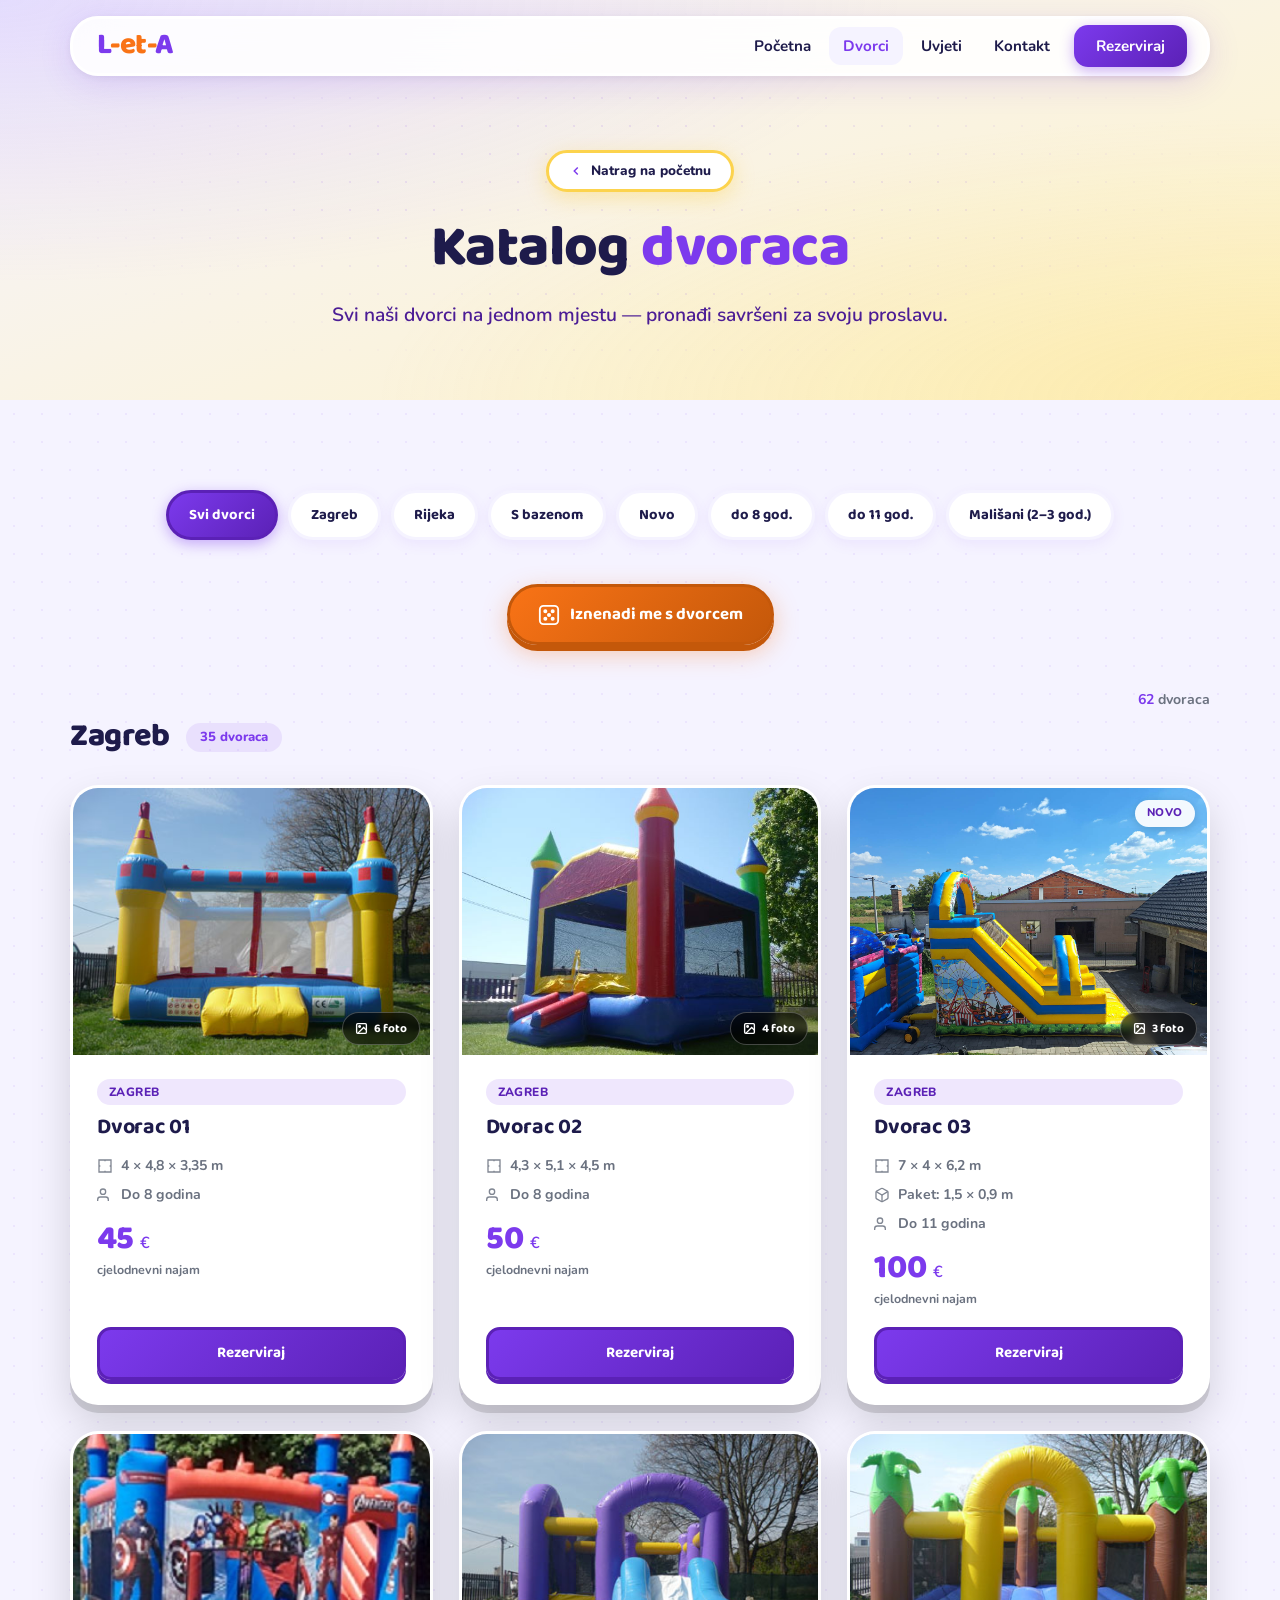
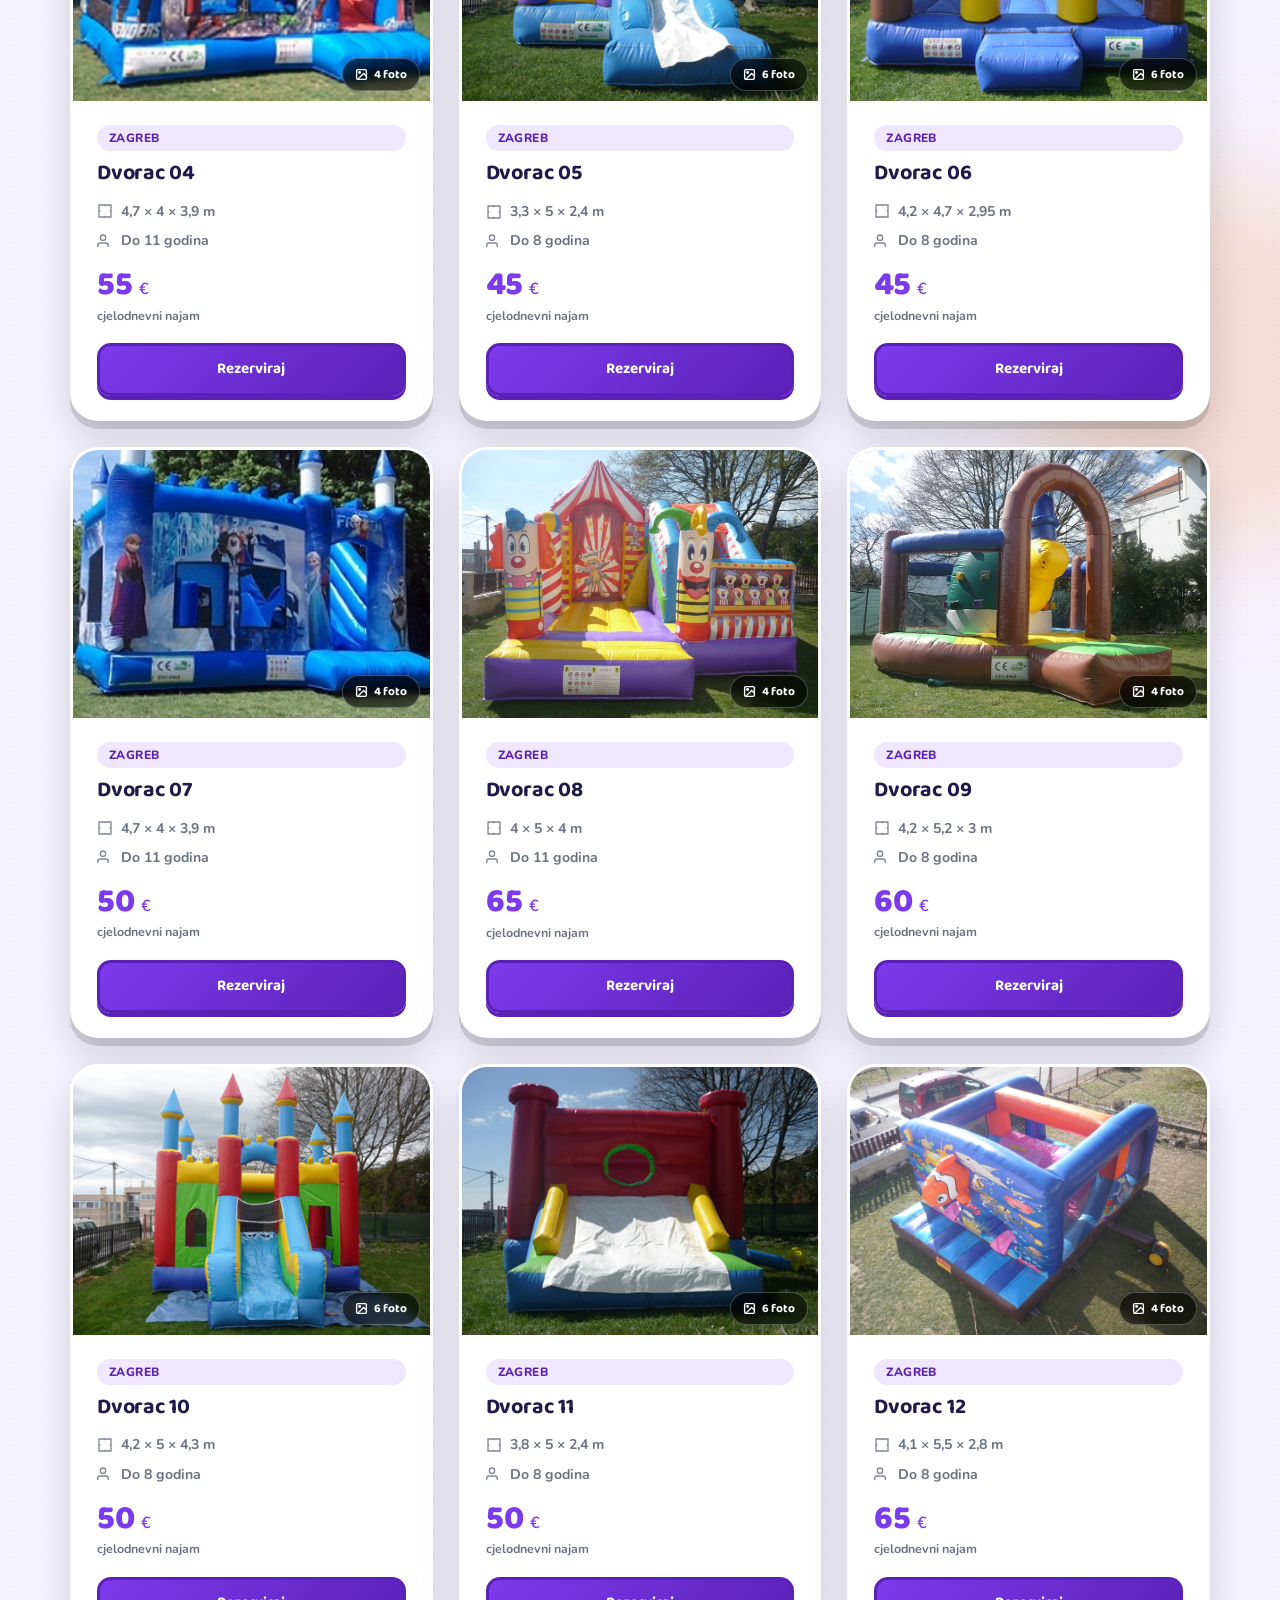
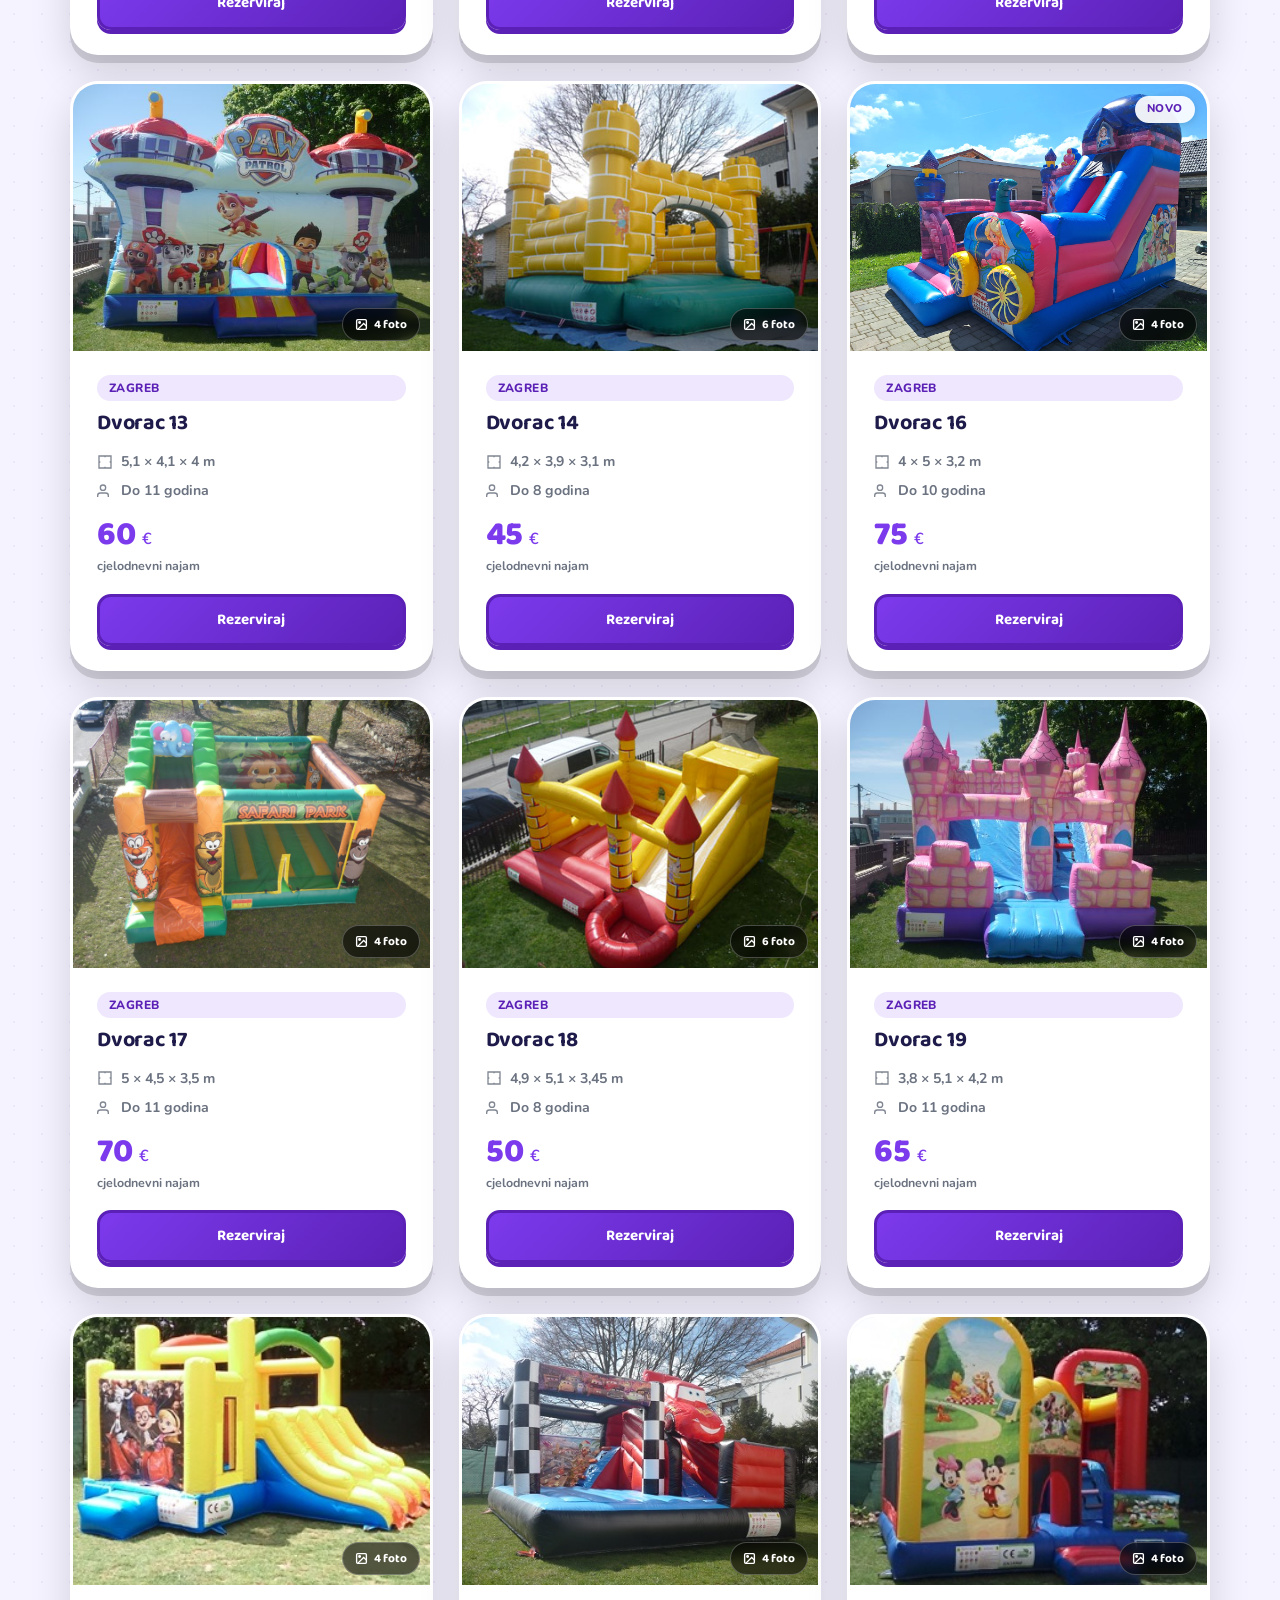
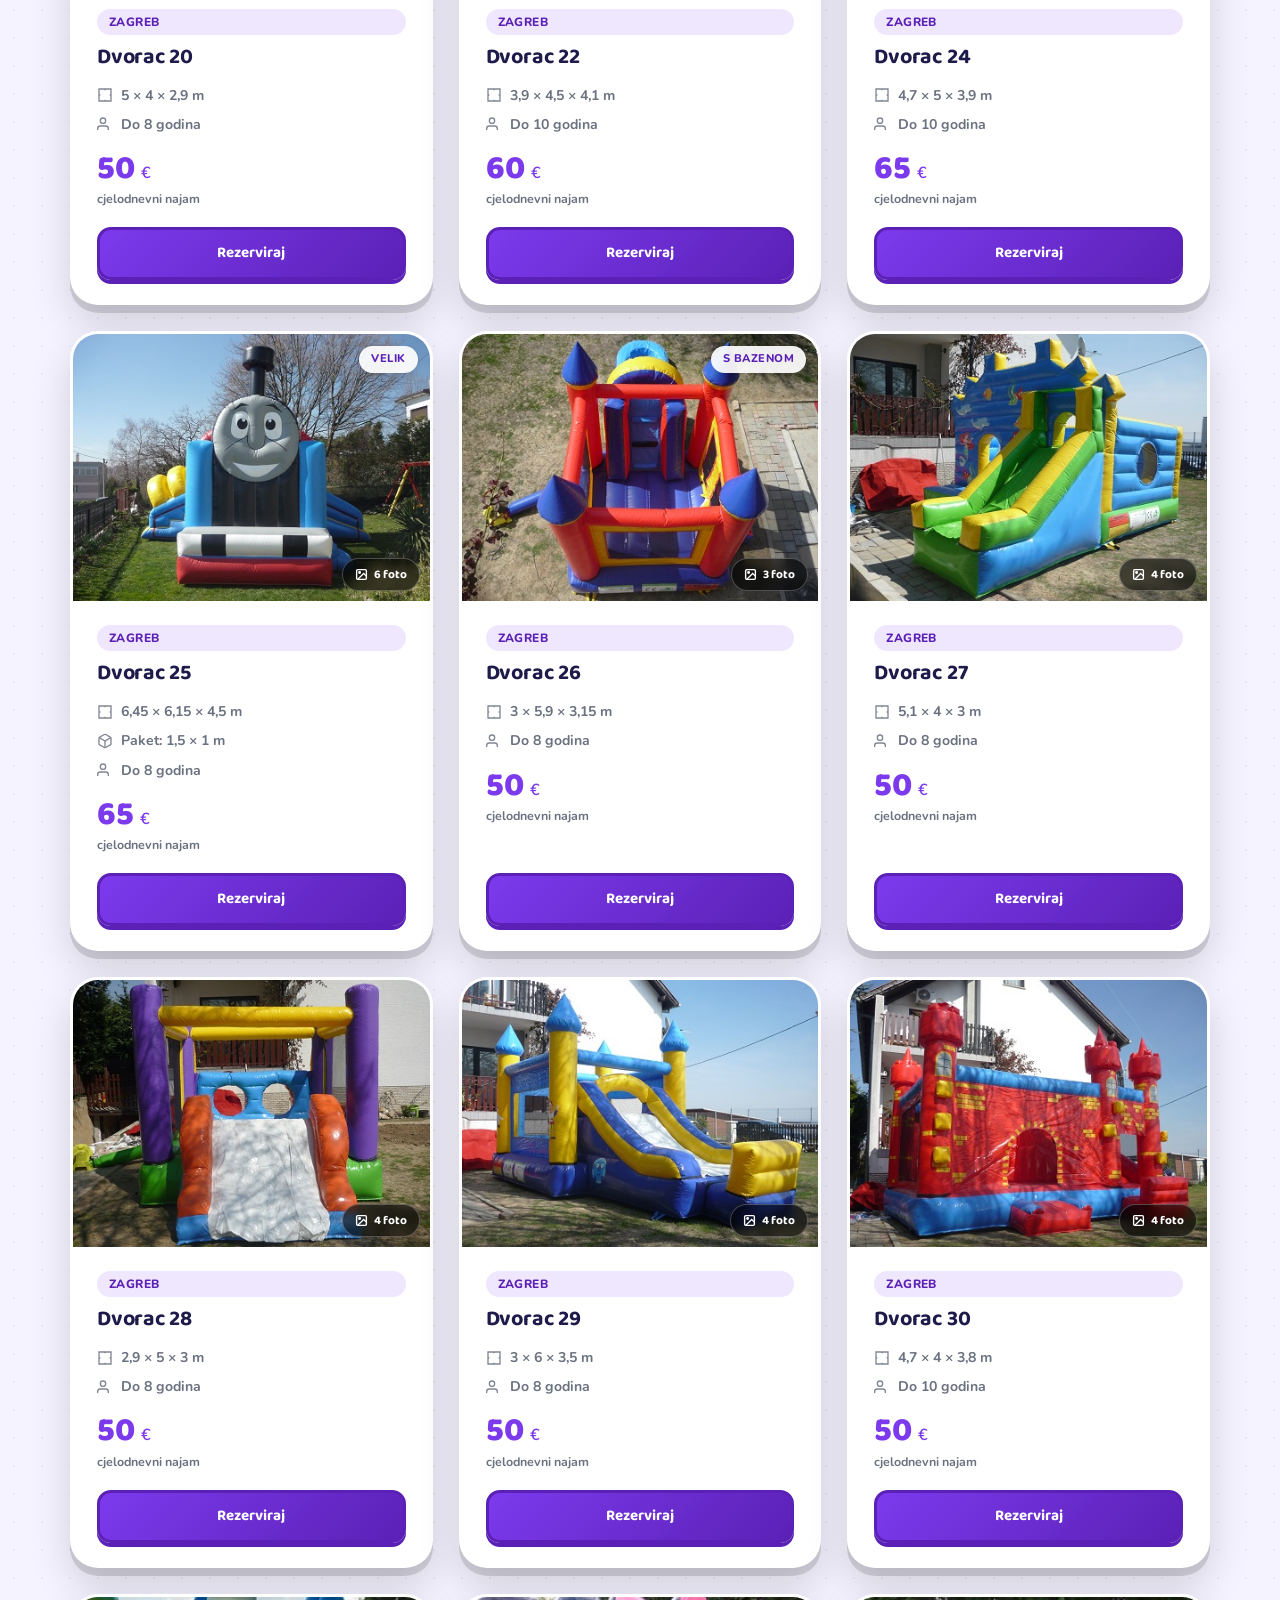
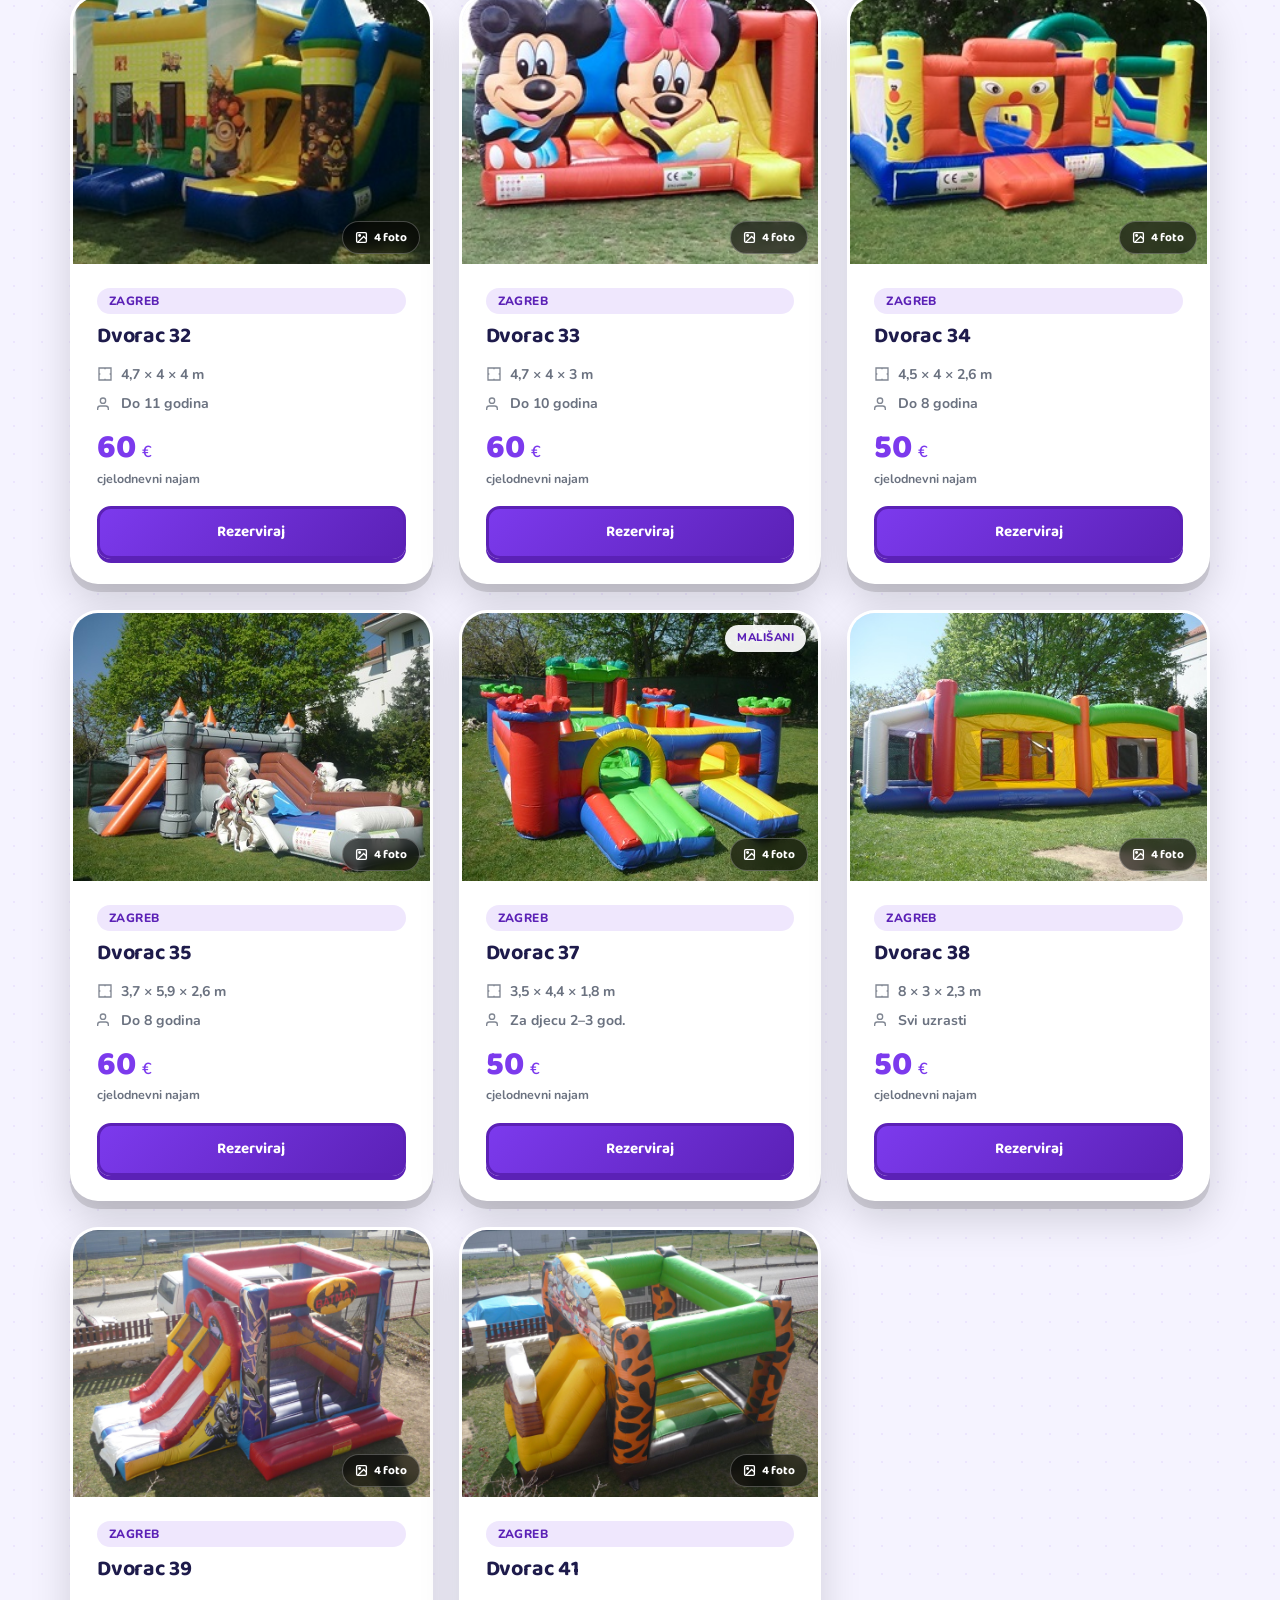
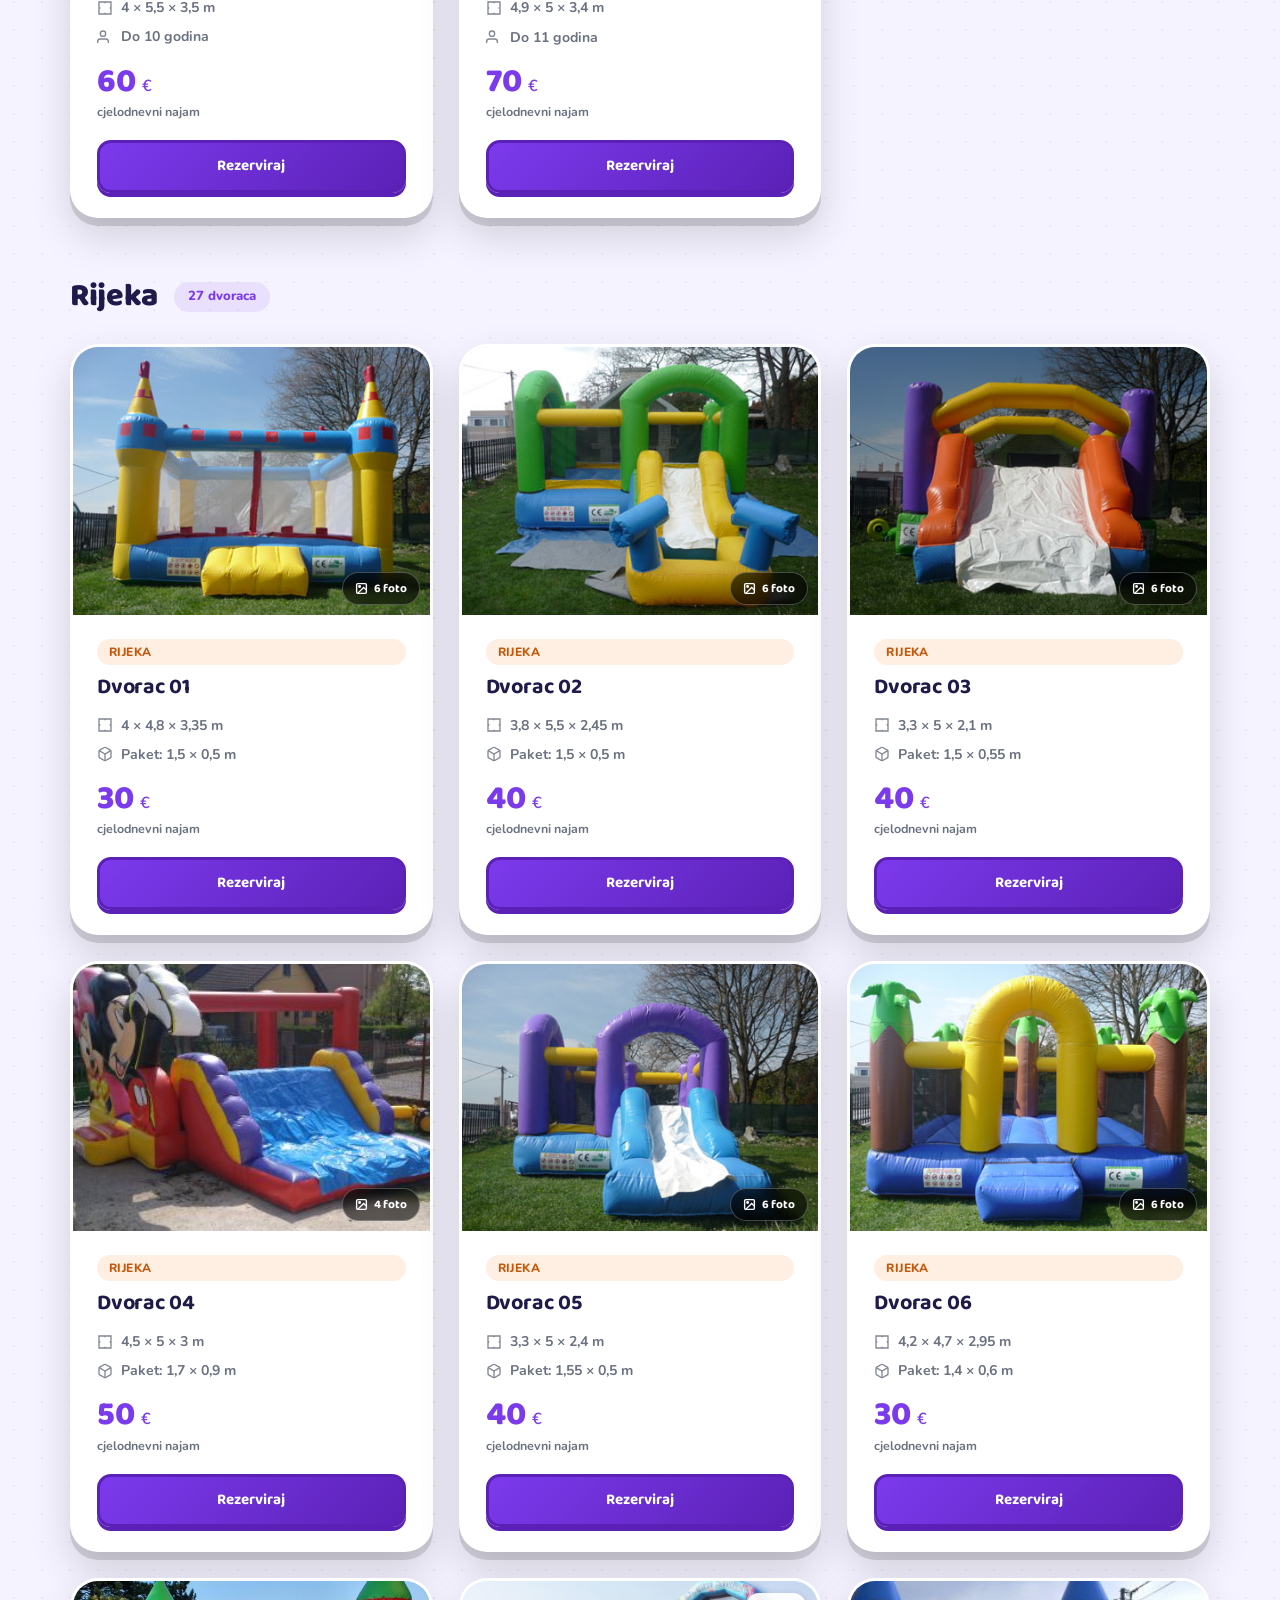
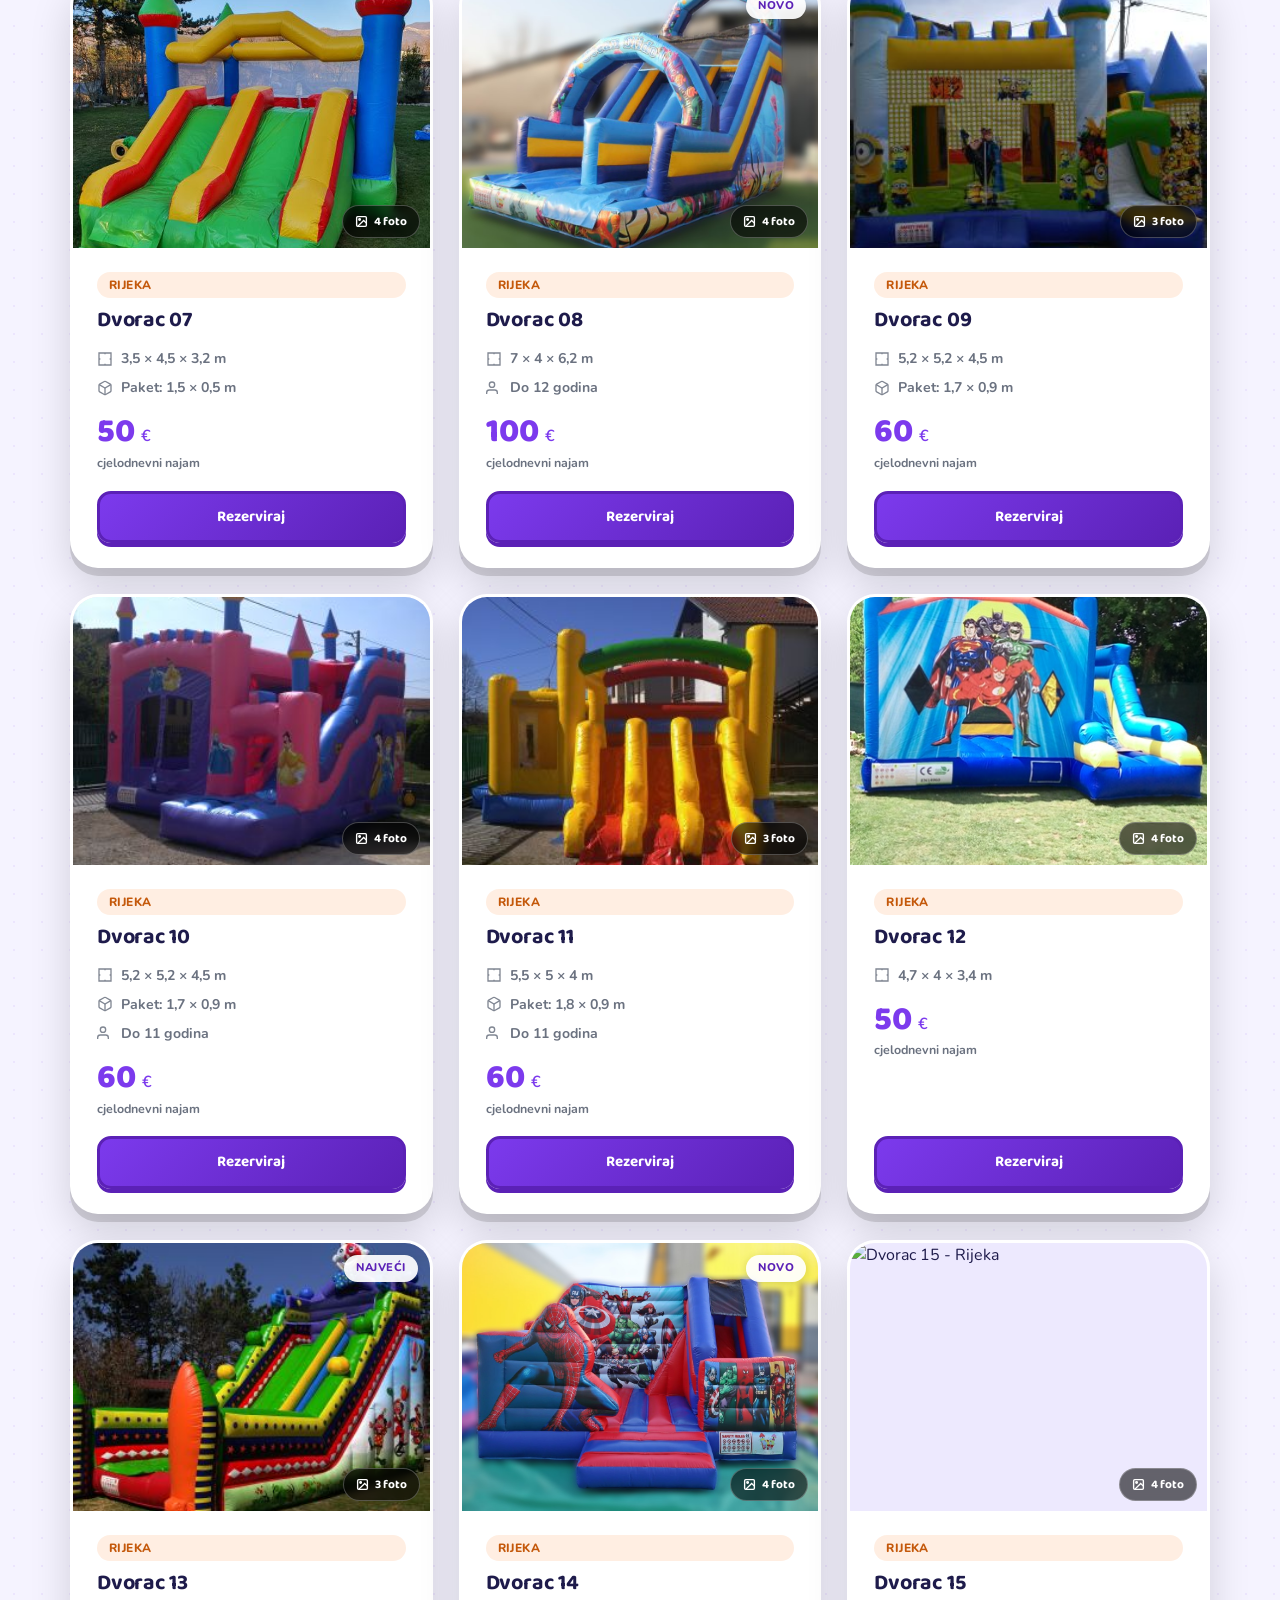
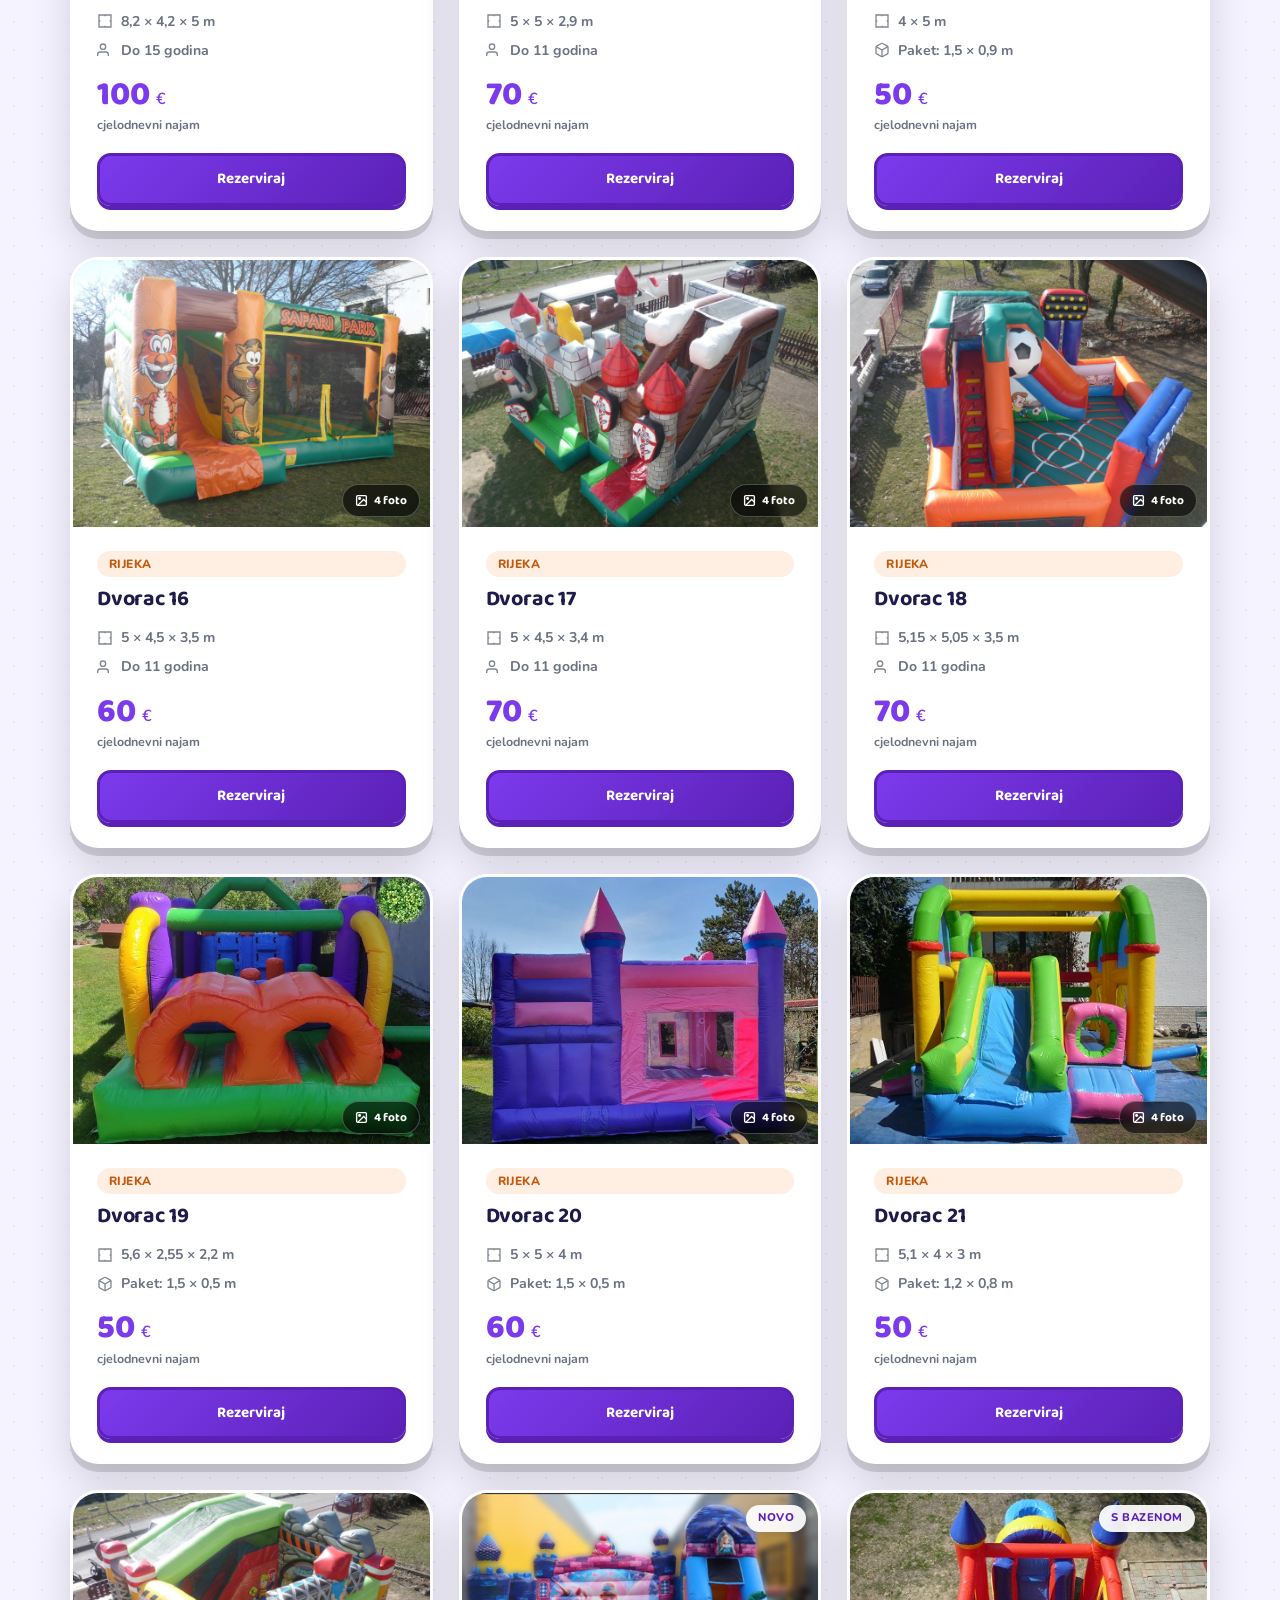
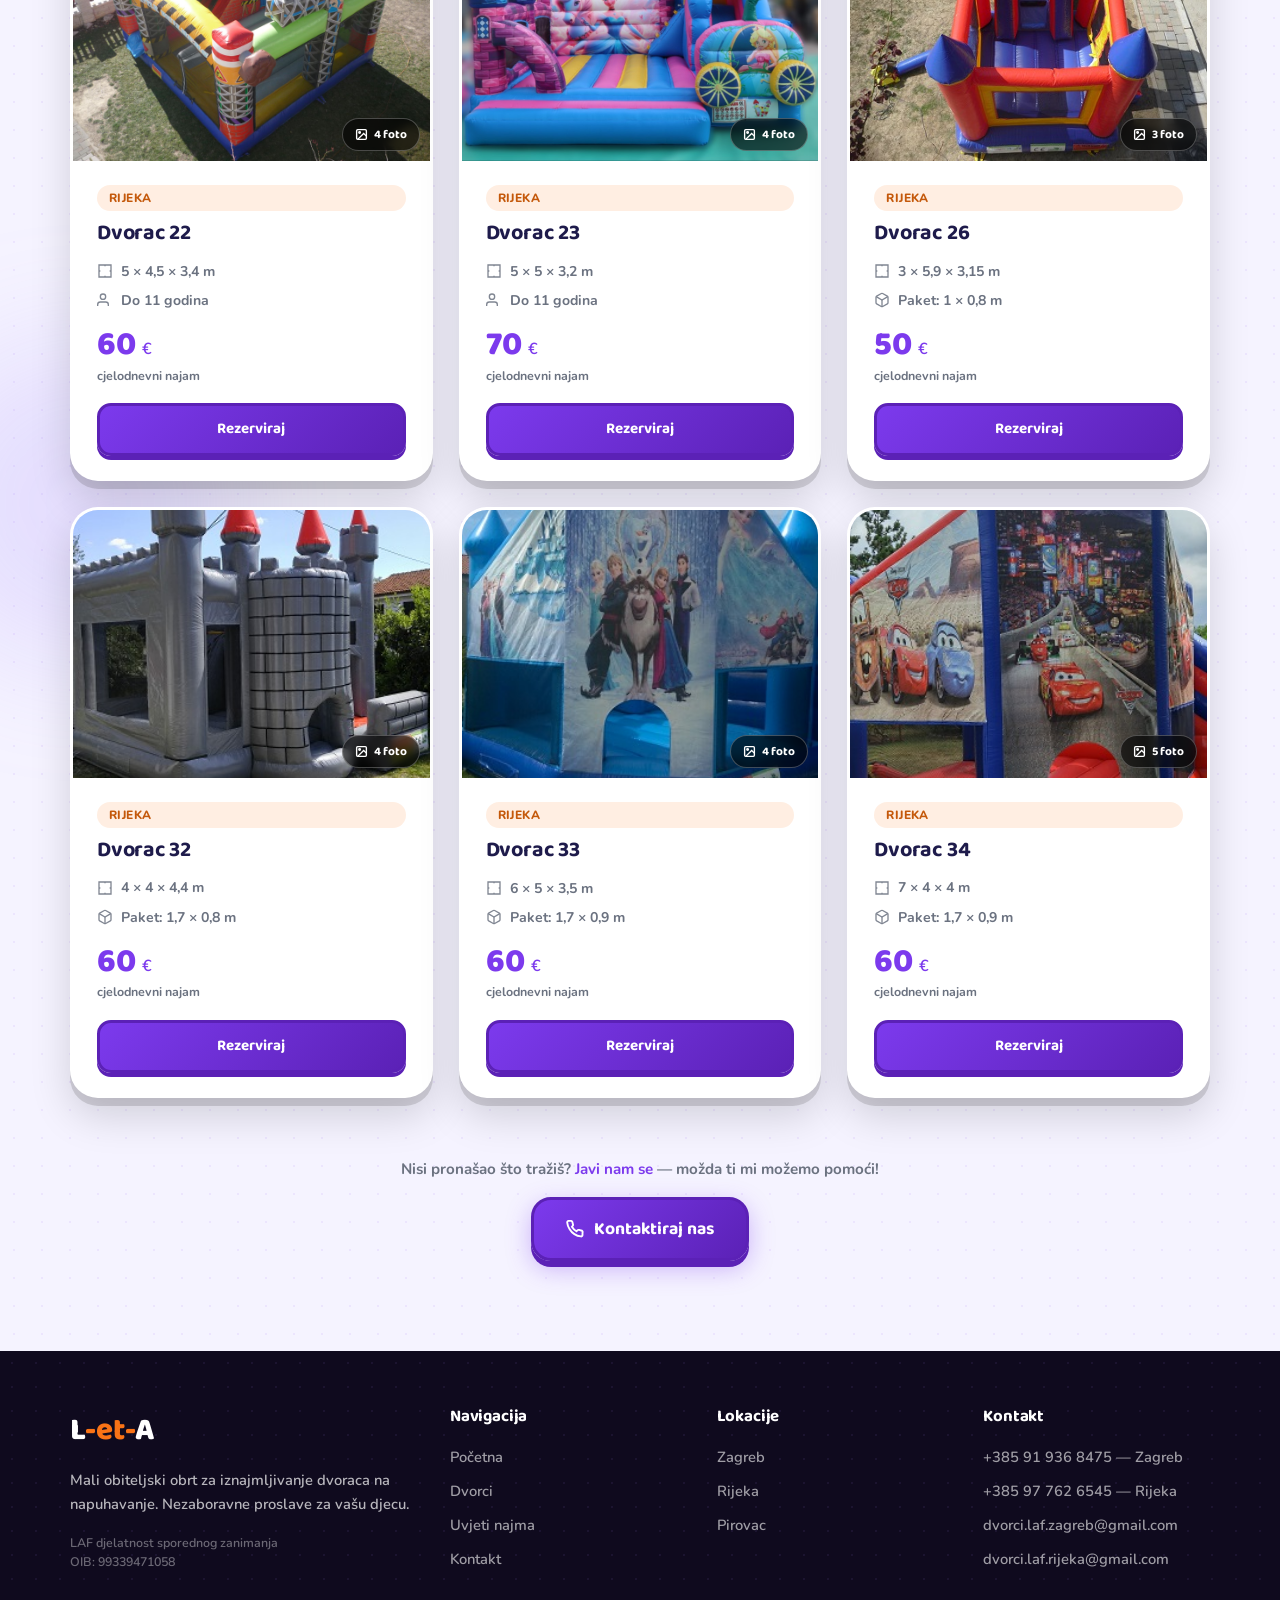
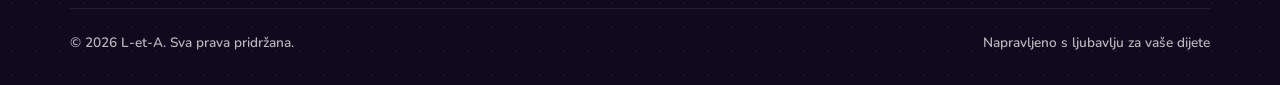
==== katalog.html @ 9a1b4972 "dodana stranica na GitHub" ====
<!DOCTYPE html>
<html lang="hr">
<head>
<meta charset="UTF-8" />
<meta name="viewport" content="width=device-width, initial-scale=1.0" />
<title>Katalog dvoraca — L-et-A dvorci na napuhavanje</title>
<meta name="description" content="Pregledaj svih 60+ dvoraca na napuhavanje — Zagreb, Rijeka i Pirovac. Filteri po gradu, bazenu, uzrastu i novostima." />
<link rel="preconnect" href="https://fonts.googleapis.com">
<link rel="preconnect" href="https://fonts.gstatic.com" crossorigin>
<link href="https://fonts.googleapis.com/css2?family=Baloo+2:wght@500;600;700;800&family=Nunito:wght@400;500;600;700;800&display=swap&subset=latin-ext" rel="stylesheet">
<link rel="stylesheet" href="css/style.css" />
</head>
<body>

<!-- NAVBAR -->
<nav class="navbar" id="navbar" aria-label="Glavna navigacija">
  <a href="index.html" class="nav-logo">L<span>-et-</span>A</a>
  <ul class="nav-links" id="navLinks">
    <li><a href="index.html">Početna</a></li>
    <li><a href="katalog.html" class="active">Dvorci</a></li>
    <li><a href="uvjeti.html">Uvjeti</a></li>
    <li><a href="kontakt.html">Kontakt</a></li>
    <li><a href="#footer" class="btn-nav">Rezerviraj</a></li>
  </ul>
  <button class="hamburger" id="hamburger" aria-label="Otvori izbornik" aria-expanded="false" aria-controls="navLinks">
    <span></span><span></span><span></span>
  </button>
</nav>

<!-- PAGE HEADER -->
<header class="page-header">
  <div class="page-header-inner">
    <a href="index.html" class="breadcrumb">
      <svg viewBox="0 0 24 24" fill="none" stroke="currentColor" stroke-width="2.5"><polyline points="15 18 9 12 15 6"/></svg>
      Natrag na početnu
    </a>
    <h1>Katalog <span class="accent">dvoraca</span></h1>
    <p>Svi naši dvorci na jednom mjestu — pronađi savršeni za svoju proslavu.</p>
  </div>
</header>

<!-- CATALOG -->
<section class="catalog" id="katalog">
  <div class="blob blob-1"></div>
  <div class="blob blob-2"></div>
  <div class="section-inner">

    <!-- Filter chips -->
    <div class="catalog-filters" id="filterChips" role="group" aria-label="Filtriraj dvorce">
      <button class="filter-chip active" data-filter="all">Svi dvorci</button>
      <button class="filter-chip" data-filter="zagreb">Zagreb</button>
      <button class="filter-chip" data-filter="rijeka">Rijeka</button>
      <button class="filter-chip" data-filter="bazen">S bazenom</button>
      <button class="filter-chip" data-filter="novo">Novo</button>
      <button class="filter-chip" data-filter="do8">do 8 god.</button>
      <button class="filter-chip" data-filter="stariji">do 11 god.</button>
      <button class="filter-chip" data-filter="malisani">Mališani (2–3 god.)</button>
    </div>

    <!-- Surprise button -->
    <div class="surprise-bar">
      <button class="btn-surprise" id="btnSurprise">
        <svg viewBox="0 0 24 24" fill="none" stroke="currentColor" stroke-width="2" stroke-linecap="round" stroke-linejoin="round">
          <rect x="2" y="2" width="20" height="20" rx="4"/>
          <circle cx="8"  cy="8"  r="1.2" fill="currentColor"/>
          <circle cx="16" cy="8"  r="1.2" fill="currentColor"/>
          <circle cx="8"  cy="16" r="1.2" fill="currentColor"/>
          <circle cx="16" cy="16" r="1.2" fill="currentColor"/>
          <circle cx="12" cy="12" r="1.2" fill="currentColor"/>
        </svg>
        Iznenadi me s dvorcem
      </button>
    </div>

    <!-- Count -->
    <p class="catalog-count-bar" id="catalogCount"></p>

    <!-- Zagreb section -->
    <div class="city-section" data-city="zagreb" id="sectionZagreb">
      <div class="city-section-header">
        <h2 class="city-section-title">Zagreb</h2>
        <span class="city-section-count" id="countZagreb"></span>
      </div>
      <div class="catalog-grid" id="gridZagreb"></div>
    </div>

    <!-- Rijeka section -->
    <div class="city-section" data-city="rijeka" id="sectionRijeka">
      <div class="city-section-header">
        <h2 class="city-section-title">Rijeka</h2>
        <span class="city-section-count" id="countRijeka"></span>
      </div>
      <div class="catalog-grid" id="gridRijeka"></div>
    </div>

    <!-- Empty state -->
    <div class="catalog-empty" id="catalogEmpty" style="display:none">
      <svg width="48" height="48" viewBox="0 0 24 24" fill="none" stroke="currentColor" stroke-width="1.5" style="margin:0 auto 12px;display:block;color:#A78BFA"><circle cx="11" cy="11" r="8"/><line x1="21" y1="21" x2="16.65" y2="16.65"/></svg>
      <p>Nema dvoraca za odabrani filter.</p>
    </div>

    <!-- CTA -->
    <div class="catalog-cta">
      <p class="catalog-cta-note">Nisi pronašao što tražiš? <strong>Javi nam se</strong> — možda ti mi možemo pomoći!</p>
      <a href="kontakt.html" class="btn-primary">
        <svg width="18" height="18" viewBox="0 0 24 24" fill="none" stroke="currentColor" stroke-width="2.5"><path d="M22 16.92v3a2 2 0 0 1-2.18 2 19.79 19.79 0 0 1-8.63-3.07A19.5 19.5 0 0 1 4.69 12 19.79 19.79 0 0 1 1.61 3.41 2 2 0 0 1 3.6 1.21h3a2 2 0 0 1 2 1.72 12.84 12.84 0 0 0 .7 2.81 2 2 0 0 1-.45 2.11L7.91 9a16 16 0 0 0 6 6l1.27-1.27a2 2 0 0 1 2.11-.45 12.84 12.84 0 0 0 2.81.7A2 2 0 0 1 22 16.92z"/></svg>
        Kontaktiraj nas
      </a>
    </div>

  </div>
</section>

<!-- FOOTER -->
<footer class="footer" id="footer">
  <div class="footer-inner">
    <div>
      <a href="index.html" class="footer-logo">L<span>-et-</span>A</a>
      <p class="footer-desc">Mali obiteljski obrt za iznajmljivanje dvoraca na napuhavanje. Nezaboravne proslave za vašu djecu.</p>
      <p class="footer-business">LAF djelatnost sporednog zanimanja<br>OIB: 99339471058</p>
    </div>
    <div class="footer-col">
      <h4>Navigacija</h4>
      <ul class="footer-links">
        <li><a href="index.html">Početna</a></li>
        <li><a href="katalog.html">Dvorci</a></li>
        <li><a href="uvjeti.html">Uvjeti najma</a></li>
        <li><a href="kontakt.html">Kontakt</a></li>
      </ul>
    </div>
    <div class="footer-col">
      <h4>Lokacije</h4>
      <ul class="footer-links">
        <li><a href="index.html#lokacije">Zagreb</a></li>
        <li><a href="index.html#lokacije">Rijeka</a></li>
        <li><a href="index.html#lokacije">Pirovac</a></li>
      </ul>
    </div>
    <div class="footer-col">
      <h4>Kontakt</h4>
      <ul class="footer-links">
        <li><a href="tel:+385919368475">+385 91 936 8475 — Zagreb</a></li>
        <li><a href="tel:+385977626545">+385 97 762 6545 — Rijeka</a></li>
        <li><a href="mailto:dvorci.laf.zagreb@gmail.com">dvorci.laf.zagreb@gmail.com</a></li>
        <li><a href="mailto:dvorci.laf.rijeka@gmail.com">dvorci.laf.rijeka@gmail.com</a></li>
      </ul>
    </div>
  </div>
  <hr class="footer-divider" />
  <div class="footer-bottom">
    <span>© <span id="footerYear"></span> L-et-A. Sva prava pridržana.</span>
    <span>Napravljeno s ljubavlju za vaše dijete</span>
  </div>
</footer>

<!-- LIGHTBOX -->
<div id="lightbox" class="lightbox" role="dialog" aria-modal="true" aria-label="Galerija slika">
  <button class="lb-close" id="lbClose" aria-label="Zatvori galeriju">&#x2715;</button>
  <button class="lb-prev"  id="lbPrev"  aria-label="Prethodna slika">&#8249;</button>
  <button class="lb-next"  id="lbNext"  aria-label="Sljedeća slika">&#8250;</button>
  <div class="lb-wrap">
    <img id="lbImg" src="" alt="" class="lb-img" tabindex="0" />
    <div class="lb-info">
      <span class="lb-title"   id="lbTitle"></span>
      <span class="lb-counter" id="lbCounter"></span>
      <div  class="lb-thumbs"  id="lbThumbs"></div>
    </div>
  </div>
</div>

<!-- DATA + RENDER (must come after script.js so window.lbOpen is available) -->
<script src="js/script.js"></script>
<script>
document.getElementById('footerYear').textContent = new Date().getFullYear();

// ─── HELPERS ───────────────────────────────────────────────────────────────

function imgs(city, id, count, special) {
  var base = 'images/dvorci/' + city + '/';
  function pad(n) { return String(n).padStart(2, '0'); }
  if (special) {
    // Rijeka dvorac 12 has naming: dvorac_12_01_01.jpg
    return Array.from({length: count}, function(_, i) {
      return base + 'dvorac_' + id + '_01_' + pad(i + 1) + '.jpg';
    });
  }
  return Array.from({length: count}, function(_, i) {
    return base + 'dvorac_' + id + '_' + pad(i + 1) + '.jpg';
  });
}

// ─── CASTLE DATA ───────────────────────────────────────────────────────────

var ZAGREB = [
  { id:'01', cijena:45,  dim:'4 × 4,8 × 3,35 m',    dob:8,  gallery:imgs('Zagreb','01',6), tags:['zagreb','do8'] },
  { id:'02', cijena:50,  dim:'4,3 × 5,1 × 4,5 m',   dob:8,  gallery:imgs('Zagreb','02',4), tags:['zagreb','do8'] },
  { id:'03', cijena:100, dim:'7 × 4 × 6,2 m',        dob:11, gallery:imgs('Zagreb','03',3), tags:['zagreb','stariji','novo'], badge:'Novo', paket:'1,5 × 0,9 m' },
  { id:'04', cijena:55,  dim:'4,7 × 4 × 3,9 m',     dob:11, gallery:imgs('Zagreb','04',4), tags:['zagreb','stariji'] },
  { id:'05', cijena:45,  dim:'3,3 × 5 × 2,4 m',     dob:8,  gallery:imgs('Zagreb','05',6), tags:['zagreb','do8'] },
  { id:'06', cijena:45,  dim:'4,2 × 4,7 × 2,95 m',  dob:8,  gallery:imgs('Zagreb','06',6), tags:['zagreb','do8'] },
  { id:'07', cijena:50,  dim:'4,7 × 4 × 3,9 m',     dob:11, gallery:imgs('Zagreb','07',4), tags:['zagreb','stariji'] },
  { id:'08', cijena:65,  dim:'4 × 5 × 4 m',         dob:11, gallery:imgs('Zagreb','08',4), tags:['zagreb','stariji'] },
  { id:'09', cijena:60,  dim:'4,2 × 5,2 × 3 m',     dob:8,  gallery:imgs('Zagreb','09',4), tags:['zagreb','do8'] },
  { id:'10', cijena:50,  dim:'4,2 × 5 × 4,3 m',     dob:8,  gallery:imgs('Zagreb','10',6), tags:['zagreb','do8'] },
  { id:'11', cijena:50,  dim:'3,8 × 5 × 2,4 m',     dob:8,  gallery:imgs('Zagreb','11',6), tags:['zagreb','do8'] },
  { id:'12', cijena:65,  dim:'4,1 × 5,5 × 2,8 m',   dob:8,  gallery:imgs('Zagreb','12',4), tags:['zagreb','do8'] },
  { id:'13', cijena:60,  dim:'5,1 × 4,1 × 4 m',     dob:11, gallery:imgs('Zagreb','13',4), tags:['zagreb','stariji'] },
  { id:'14', cijena:45,  dim:'4,2 × 3,9 × 3,1 m',   dob:8,  gallery:imgs('Zagreb','14',6), tags:['zagreb','do8'] },
  { id:'16', cijena:75,  dim:'4 × 5 × 3,2 m',       dob:10, gallery:imgs('Zagreb','16',4), tags:['zagreb','stariji','novo'], badge:'Novo' },
  { id:'17', cijena:70,  dim:'5 × 4,5 × 3,5 m',     dob:11, gallery:imgs('Zagreb','17',4), tags:['zagreb','stariji'] },
  { id:'18', cijena:50,  dim:'4,9 × 5,1 × 3,45 m',  dob:8,  gallery:imgs('Zagreb','18',6), tags:['zagreb','do8'] },
  { id:'19', cijena:65,  dim:'3,8 × 5,1 × 4,2 m',   dob:11, gallery:imgs('Zagreb','19',4), tags:['zagreb','stariji'] },
  { id:'20', cijena:50,  dim:'5 × 4 × 2,9 m',       dob:8,  gallery:imgs('Zagreb','20',4), tags:['zagreb','do8'] },
  { id:'22', cijena:60,  dim:'3,9 × 4,5 × 4,1 m',   dob:10, gallery:imgs('Zagreb','22',4), tags:['zagreb','stariji'] },
  { id:'24', cijena:65,  dim:'4,7 × 5 × 3,9 m',     dob:10, gallery:imgs('Zagreb','24',4), tags:['zagreb','stariji'] },
  { id:'25', cijena:65,  dim:'6,45 × 6,15 × 4,5 m', dob:8,  gallery:imgs('Zagreb','25',6), tags:['zagreb','do8'], badge:'Velik', paket:'1,5 × 1 m' },
  { id:'26', cijena:50,  dim:'3 × 5,9 × 3,15 m',    dob:8,  gallery:imgs('Zagreb','26',3), tags:['zagreb','do8','bazen'], badge:'S bazenom' },
  { id:'27', cijena:50,  dim:'5,1 × 4 × 3 m',       dob:8,  gallery:imgs('Zagreb','27',4), tags:['zagreb','do8'] },
  { id:'28', cijena:50,  dim:'2,9 × 5 × 3 m',       dob:8,  gallery:imgs('Zagreb','28',4), tags:['zagreb','do8'] },
  { id:'29', cijena:50,  dim:'3 × 6 × 3,5 m',       dob:8,  gallery:imgs('Zagreb','29',4), tags:['zagreb','do8'] },
  { id:'30', cijena:50,  dim:'4,7 × 4 × 3,8 m',     dob:10, gallery:imgs('Zagreb','30',4), tags:['zagreb','stariji'] },
  { id:'32', cijena:60,  dim:'4,7 × 4 × 4 m',       dob:11, gallery:imgs('Zagreb','32',4), tags:['zagreb','stariji'] },
  { id:'33', cijena:60,  dim:'4,7 × 4 × 3 m',       dob:10, gallery:imgs('Zagreb','33',4), tags:['zagreb','stariji'] },
  { id:'34', cijena:50,  dim:'4,5 × 4 × 2,6 m',     dob:8,  gallery:imgs('Zagreb','34',4), tags:['zagreb','do8'] },
  { id:'35', cijena:60,  dim:'3,7 × 5,9 × 2,6 m',   dob:8,  gallery:imgs('Zagreb','35',4), tags:['zagreb','do8'] },
  { id:'37', cijena:50,  dim:'3,5 × 4,4 × 1,8 m',   dob:3,  gallery:imgs('Zagreb','37',4), tags:['zagreb','malisani'], badge:'Mališani' },
  { id:'38', cijena:50,  dim:'8 × 3 × 2,3 m',       dob:99, gallery:imgs('Zagreb','38',4), tags:['zagreb','do8','stariji'] },
  { id:'39', cijena:60,  dim:'4 × 5,5 × 3,5 m',     dob:10, gallery:imgs('Zagreb','39',4), tags:['zagreb','stariji'] },
  { id:'41', cijena:70,  dim:'4,9 × 5 × 3,4 m',     dob:11, gallery:imgs('Zagreb','41',4), tags:['zagreb','stariji'] },
];

var RIJEKA = [
  { id:'01', cijena:30,  dim:'4 × 4,8 × 3,35 m',    dob:null, gallery:imgs('Rijeka','01',6), tags:['rijeka'], paket:'1,5 × 0,5 m' },
  { id:'02', cijena:40,  dim:'3,8 × 5,5 × 2,45 m',  dob:null, gallery:imgs('Rijeka','02',6), tags:['rijeka'], paket:'1,5 × 0,5 m' },
  { id:'03', cijena:40,  dim:'3,3 × 5 × 2,1 m',     dob:null, gallery:imgs('Rijeka','03',6), tags:['rijeka'], paket:'1,5 × 0,55 m' },
  { id:'04', cijena:50,  dim:'4,5 × 5 × 3 m',       dob:null, gallery:imgs('Rijeka','04',4), tags:['rijeka'], paket:'1,7 × 0,9 m' },
  { id:'05', cijena:40,  dim:'3,3 × 5 × 2,4 m',     dob:null, gallery:imgs('Rijeka','05',6), tags:['rijeka'], paket:'1,55 × 0,5 m' },
  { id:'06', cijena:30,  dim:'4,2 × 4,7 × 2,95 m',  dob:null, gallery:imgs('Rijeka','06',6), tags:['rijeka'], paket:'1,4 × 0,6 m' },
  { id:'07', cijena:50,  dim:'3,5 × 4,5 × 3,2 m',   dob:null, gallery:imgs('Rijeka','07',4), tags:['rijeka'], paket:'1,5 × 0,5 m' },
  { id:'08', cijena:100, dim:'7 × 4 × 6,2 m',       dob:12,   gallery:imgs('Rijeka','08',4), tags:['rijeka','stariji','novo'], badge:'Novo' },
  { id:'09', cijena:60,  dim:'5,2 × 5,2 × 4,5 m',   dob:null, gallery:imgs('Rijeka','09',3), tags:['rijeka'], paket:'1,7 × 0,9 m' },
  { id:'10', cijena:60,  dim:'5,2 × 5,2 × 4,5 m',   dob:11,   gallery:imgs('Rijeka','10',4), tags:['rijeka','stariji'], paket:'1,7 × 0,9 m' },
  { id:'11', cijena:60,  dim:'5,5 × 5 × 4 m',       dob:11,   gallery:imgs('Rijeka','11',3), tags:['rijeka','stariji'], paket:'1,8 × 0,9 m' },
  { id:'12', cijena:50,  dim:'4,7 × 4 × 3,4 m',     dob:null, gallery:imgs('Rijeka','12',4,true), tags:['rijeka'] },
  { id:'13', cijena:100, dim:'8,2 × 4,2 × 5 m',     dob:15,   gallery:imgs('Rijeka','13',3), tags:['rijeka','stariji'], badge:'Najveći' },
  { id:'14', cijena:70,  dim:'5 × 5 × 2,9 m',       dob:11,   gallery:imgs('Rijeka','14',4), tags:['rijeka','stariji','novo'], badge:'Novo' },
  { id:'15', cijena:50,  dim:'4 × 5 m',             dob:null, gallery:imgs('Rijeka','15',4), tags:['rijeka'], paket:'1,5 × 0,9 m' },
  { id:'16', cijena:60,  dim:'5 × 4,5 × 3,5 m',     dob:11,   gallery:imgs('Rijeka','16',4), tags:['rijeka','stariji'] },
  { id:'17', cijena:70,  dim:'5 × 4,5 × 3,4 m',     dob:11,   gallery:imgs('Rijeka','17',4), tags:['rijeka','stariji'] },
  { id:'18', cijena:70,  dim:'5,15 × 5,05 × 3,5 m', dob:11,   gallery:imgs('Rijeka','18',4), tags:['rijeka','stariji'] },
  { id:'19', cijena:50,  dim:'5,6 × 2,55 × 2,2 m',  dob:null, gallery:imgs('Rijeka','19',4), tags:['rijeka'], paket:'1,5 × 0,5 m' },
  { id:'20', cijena:60,  dim:'5 × 5 × 4 m',         dob:null, gallery:imgs('Rijeka','20',4), tags:['rijeka'], paket:'1,5 × 0,5 m' },
  { id:'21', cijena:50,  dim:'5,1 × 4 × 3 m',       dob:null, gallery:imgs('Rijeka','21',4), tags:['rijeka'], paket:'1,2 × 0,8 m' },
  { id:'22', cijena:60,  dim:'5 × 4,5 × 3,4 m',     dob:11,   gallery:imgs('Rijeka','22',4), tags:['rijeka','stariji'] },
  { id:'23', cijena:70,  dim:'5 × 5 × 3,2 m',       dob:11,   gallery:imgs('Rijeka','23',4), tags:['rijeka','stariji','novo'], badge:'Novo' },
  { id:'26', cijena:50,  dim:'3 × 5,9 × 3,15 m',    dob:null, gallery:imgs('Rijeka','26',3), tags:['rijeka','bazen'], badge:'S bazenom', paket:'1 × 0,8 m' },
  { id:'32', cijena:60,  dim:'4 × 4 × 4,4 m',       dob:null, gallery:imgs('Rijeka','32',4), tags:['rijeka'], paket:'1,7 × 0,8 m' },
  { id:'33', cijena:60,  dim:'6 × 5 × 3,5 m',       dob:null, gallery:imgs('Rijeka','33',4), tags:['rijeka'], paket:'1,7 × 0,9 m' },
  { id:'34', cijena:60,  dim:'7 × 4 × 4 m',         dob:null, gallery:imgs('Rijeka','34',5), tags:['rijeka'], paket:'1,7 × 0,9 m' },
];

// ─── CARD BUILDER ──────────────────────────────────────────────────────────

function dobLabel(dob) {
  if (dob === null || dob === undefined) return null;
  if (dob === 3)  return 'Za djecu 2\u20133 god.';
  if (dob === 99) return 'Svi uzrasti';
  return 'Do ' + dob + ' godina';
}

function makeCard(d, city, index) {
  var cityClass = city === 'Zagreb' ? 'zagreb' : 'rijeka';
  var thumb     = d.gallery[0];
  var galleryJSON = JSON.stringify(d.gallery).replace(/'/g, '&#39;');
  var galleryAttr = JSON.stringify(d.gallery).replace(/"/g, '&quot;');
  var title     = 'Dvorac ' + d.id + ' \u00b7 ' + city;
  var tagsStr   = d.tags.join(' ');
  var dLabel    = dobLabel(d.dob);
  var count     = d.gallery.length;

  // First 4 cards in each city load eagerly (above the fold), rest lazy
  var loadingAttr = index < 4 ? 'eager' : 'lazy';

  var badgeHtml = d.badge
    ? '<span class="catalog-tag">' + d.badge + '</span>' : '';

  var dobHtml = dLabel
    ? '<div class="catalog-meta-item">' +
        '<svg viewBox="0 0 24 24" fill="none" stroke="currentColor" stroke-width="2"><path d="M17 21v-2a4 4 0 0 0-4-4H5a4 4 0 0 0-4 4v2"/><circle cx="9" cy="7" r="4"/></svg>' +
        dLabel +
      '</div>' : '';

  // Hover navigation arrows (only if more than 1 image)
  var navHtml = '';
  var dotsHtml = '';
  if (count > 1) {
    navHtml =
      '<button class="catalog-image-nav prev" aria-label="Prethodna slika">' +
        '<svg viewBox="0 0 24 24" fill="none" stroke="currentColor" stroke-width="2.5"><polyline points="15 18 9 12 15 6"/></svg>' +
      '</button>' +
      '<button class="catalog-image-nav next" aria-label="Sljedeća slika">' +
        '<svg viewBox="0 0 24 24" fill="none" stroke="currentColor" stroke-width="2.5"><polyline points="9 18 15 12 9 6"/></svg>' +
      '</button>';

    dotsHtml = '<div class="catalog-image-dots">';
    for (var i = 0; i < count; i++) {
      dotsHtml += '<span class="' + (i === 0 ? 'active' : '') + '"></span>';
    }
    dotsHtml += '</div>';
  }

  return '<article class="catalog-card fade-up" data-tags="' + tagsStr + '">' +
    '<div class="catalog-image" data-gallery="' + galleryAttr + '" data-current="0" onclick=\'window.lbOpen(' + galleryJSON + ', "' + title + '", parseInt(this.dataset.current||0))\'>' +
      '<img src="' + thumb + '" alt="Dvorac ' + d.id + ' - ' + city + '" loading="' + loadingAttr + '" onload="this.parentNode.classList.add(&#39;loaded&#39;)" onerror="this.parentNode.classList.add(&#39;loaded&#39;)" />' +
      badgeHtml +
      navHtml +
      dotsHtml +
      '<button class="gallery-btn" onclick=\'event.stopPropagation(); window.lbOpen(' + galleryJSON + ', "' + title + '", parseInt(this.parentNode.dataset.current||0))\' aria-label="Otvori galeriju">' +
        '<svg viewBox="0 0 24 24" fill="none" stroke="currentColor" stroke-width="2.5"><rect x="3" y="3" width="18" height="18" rx="2"/><circle cx="8.5" cy="8.5" r="1.5"/><polyline points="21 15 16 10 5 21"/></svg>' +
        count + ' foto' +
      '</button>' +
    '</div>' +
    '<div class="catalog-body">' +
      '<span class="city-badge city-badge-' + cityClass + '">' + city + '</span>' +
      '<h3>Dvorac ' + d.id + '</h3>' +
      '<div class="catalog-meta">' +
        '<div class="catalog-meta-item">' +
          '<svg viewBox="0 0 24 24" fill="none" stroke="currentColor" stroke-width="2"><path d="M3 3h18v18H3zM3 12h2M19 12h2M12 3v2M12 19v2"/></svg>' +
          d.dim +
        '</div>' +
        (d.paket ? '<div class="catalog-meta-item catalog-meta-paket">' +
          '<svg viewBox="0 0 24 24" fill="none" stroke="currentColor" stroke-width="2"><path d="M21 16V8a2 2 0 0 0-1-1.73l-7-4a2 2 0 0 0-2 0l-7 4A2 2 0 0 0 3 8v8a2 2 0 0 0 1 1.73l7 4a2 2 0 0 0 2 0l7-4A2 2 0 0 0 21 16z"/><polyline points="3.27 6.96 12 12.01 20.73 6.96"/><line x1="12" y1="22.08" x2="12" y2="12"/></svg>' +
          'Paket: ' + d.paket +
        '</div>' : '') +
        dobHtml +
      '</div>' +
      '<div class="catalog-price-row">' +
        '<span class="catalog-price">' + d.cijena + '</span>' +
        '<span class="catalog-price-unit">&euro;</span>' +
      '</div>' +
      '<p class="catalog-price-sub">cjelodnevni najam</p>' +
      '<a href="kontakt.html" class="btn-catalog">Rezerviraj</a>' +
    '</div>' +
  '</article>';
}

// ─── RENDER ────────────────────────────────────────────────────────────────

document.getElementById('gridZagreb').innerHTML = ZAGREB.map(function(d, i) { return makeCard(d, 'Zagreb', i); }).join('');
document.getElementById('gridRijeka').innerHTML = RIJEKA.map(function(d, i) { return makeCard(d, 'Rijeka', i); }).join('');

// ─── HOVER PREVIEW — prev/next na karticama ───────────────────────────────
document.addEventListener('click', function(e) {
  var navBtn = e.target.closest('.catalog-image-nav');
  if (!navBtn) return;
  e.stopPropagation();
  e.preventDefault();
  var imageDiv = navBtn.closest('.catalog-image');
  if (!imageDiv) return;
  var gallery = JSON.parse(imageDiv.dataset.gallery);
  var current = parseInt(imageDiv.dataset.current || 0, 10);
  var direction = navBtn.classList.contains('next') ? 1 : -1;
  current = (current + direction + gallery.length) % gallery.length;
  imageDiv.dataset.current = current;
  var img = imageDiv.querySelector('img');
  if (img) img.src = gallery[current];
  var dots = imageDiv.querySelectorAll('.catalog-image-dots span');
  dots.forEach(function(dot, i) {
    dot.classList.toggle('active', i === current);
  });
}, true);

document.getElementById('countZagreb').textContent = ZAGREB.length + ' dvoraca';
document.getElementById('countRijeka').textContent = RIJEKA.length + ' dvoraca';

var totalAll = ZAGREB.length + RIJEKA.length;
document.getElementById('catalogCount').innerHTML = '<strong>' + totalAll + '</strong> dvoraca';

if (window.observeFadeUps)    window.observeFadeUps();
if (window.initCatalogFilters) window.initCatalogFilters();

// ─── IZNENADI ME ───────────────────────────────────────────────────────────
document.getElementById('btnSurprise').addEventListener('click', function () {
  var visible = Array.from(document.querySelectorAll('.catalog-card[data-tags]')).filter(function (c) {
    return c.style.display !== 'none';
  });
  if (!visible.length) return;

  // Remove previous spotlight
  document.querySelectorAll('.card-spotlight').forEach(function (c) {
    c.classList.remove('card-spotlight');
  });

  var pick = visible[Math.floor(Math.random() * visible.length)];
  pick.scrollIntoView({ behavior: 'smooth', block: 'center' });

  // Small delay so scroll starts before animation fires
  setTimeout(function () {
    pick.classList.add('card-spotlight');
    pick.addEventListener('animationend', function () {
      pick.classList.remove('card-spotlight');
    }, { once: true });
  }, 400);
});
</script>

</body>
</html>
---- css/style.css ----
/* ═══════════════════════════════════════════════
   L-et-A — Shared Stylesheet
   Used across: index, katalog, uvjeti, kontakt
   ═══════════════════════════════════════════════ */

*, *::before, *::after { box-sizing: border-box; margin: 0; padding: 0; }

:root {
  --purple:    #7C3AED;
  --purple-l:  #A78BFA;
  --purple-d:  #5B21B6;
  --purple-xd: #4C1D95;
  --orange:    #F97316;
  --orange-d:  #C4580A;
  --yellow:    #FCD34D;
  --green:     #10B981;
  --green-l:   #6EE7B7;
  --blue:      #38BDF8;
  --pink:      #F0ABFC;
  --bg:        #F5F3FF;
  --bg-2:      #FEF3C7;
  --card-bg:   #FFFFFF;
  --text:      #1E1B4B;
  --text-2:    #4C1D95;
  --muted:     #6B7280;
  --radius:    20px;
  --radius-lg: 28px;
}

html {
  scroll-behavior: smooth;
  -webkit-text-size-adjust: 100%;
}

body {
  font-family: 'Nunito', system-ui, -apple-system, sans-serif;
  background: var(--bg);
  color: var(--text);
  overflow-x: hidden;
  -webkit-font-smoothing: antialiased;
  font-size: 16px;
  line-height: 1.5;
}

h1, h2, h3, h4, h5 {
  font-family: 'Baloo 2', 'Nunito', sans-serif;
  font-weight: 700;
  letter-spacing: -0.01em;
  line-height: 1.2;
}

img { max-width: 100%; display: block; }
button { font-family: inherit; }
a { color: inherit; }

/* ─── NAVBAR ─── */
.navbar {
  position: fixed; top: 16px; left: 50%; transform: translateX(-50%);
  width: calc(100% - 32px); max-width: 1140px;
  background: rgba(255,255,255,0.88);
  backdrop-filter: blur(18px);
  -webkit-backdrop-filter: blur(18px);
  border: 3px solid #fff;
  border-radius: var(--radius-lg);
  box-shadow: 0 8px 32px rgba(124,58,237,0.15), 0 2px 8px rgba(0,0,0,0.06);
  padding: 12px 20px 12px 24px;
  display: flex; align-items: center; justify-content: space-between;
  z-index: 100;
  transition: box-shadow 0.3s, padding 0.3s;
}
.navbar.scrolled {
  box-shadow: 0 14px 44px rgba(124,58,237,0.22), 0 2px 8px rgba(0,0,0,0.08);
  padding: 8px 20px 8px 24px;
}
.nav-logo {
  font-family: 'Baloo 2', sans-serif;
  font-size: 1.85rem; font-weight: 800;
  color: var(--purple);
  text-decoration: none;
  letter-spacing: -0.02em;
  line-height: 1;
}
.nav-logo span { color: var(--orange); }
.nav-links {
  display: flex; align-items: center; gap: 4px;
  list-style: none;
}
.nav-links a {
  text-decoration: none; color: var(--text);
  font-weight: 700; font-size: 0.95rem;
  padding: 9px 14px; border-radius: 12px;
  transition: background 0.2s, color 0.2s;
  cursor: pointer;
  white-space: nowrap;
}
.nav-links a:hover,
.nav-links a.active { background: var(--bg); color: var(--purple); }
.nav-links .btn-nav {
  background: linear-gradient(135deg, var(--purple), var(--purple-d));
  color: #fff !important;
  border-radius: 14px;
  padding: 11px 22px;
  box-shadow: 0 4px 14px rgba(124,58,237,0.4);
  transition: transform 0.2s ease-out, box-shadow 0.2s;
  margin-left: 6px;
}
.nav-links .btn-nav:hover {
  background: linear-gradient(135deg, var(--purple-d), var(--purple-xd));
  color: #fff !important;
  transform: translateY(-2px);
  box-shadow: 0 8px 22px rgba(124,58,237,0.5);
}
.hamburger {
  display: none; flex-direction: column; gap: 5px;
  cursor: pointer; padding: 10px; background: none; border: none;
}
.hamburger span {
  width: 24px; height: 3px;
  background: var(--purple); border-radius: 3px;
  transition: all 0.3s;
}
.hamburger.open span:nth-child(1) { transform: translateY(8px) rotate(45deg); }
.hamburger.open span:nth-child(2) { opacity: 0; }
.hamburger.open span:nth-child(3) { transform: translateY(-8px) rotate(-45deg); }

/* ─── HERO ─── */
.hero {
  min-height: 100vh;
  background:
    radial-gradient(ellipse at top left, rgba(167,139,250,0.25), transparent 50%),
    radial-gradient(ellipse at bottom right, rgba(252,211,77,0.3), transparent 50%),
    radial-gradient(ellipse at center, rgba(249,115,22,0.12), transparent 60%),
    linear-gradient(160deg, #F5F3FF 0%, #FEF3C7 100%);
  display: flex; align-items: center; justify-content: center;
  position: relative; overflow: hidden;
  padding: 130px 24px 80px;
}
.hero::before {
  content: ''; position: absolute; inset: 0;
  background-image: radial-gradient(circle, rgba(124,58,237,0.1) 1.5px, transparent 1.5px);
  background-size: 28px 28px;
  mask-image: radial-gradient(ellipse at center, #000 30%, transparent 70%);
  -webkit-mask-image: radial-gradient(ellipse at center, #000 30%, transparent 70%);
  pointer-events: none;
}
.hero-content {
  text-align: center; max-width: 760px;
  position: relative; z-index: 2;
}
.hero-badge {
  display: inline-flex; align-items: center; gap: 8px;
  background: #fff;
  border: 3px solid var(--yellow);
  border-radius: 50px;
  padding: 9px 22px;
  font-weight: 800; font-size: 0.9rem;
  color: var(--text);
  box-shadow: 0 6px 20px rgba(252,211,77,0.45);
  margin-bottom: 28px;
  animation: float 3s ease-in-out infinite;
}
.hero-badge svg { width: 18px; height: 18px; color: var(--orange); }
.hero h1 {
  font-size: clamp(2.4rem, 6.5vw, 4.4rem);
  font-weight: 800;
  line-height: 1.05;
  color: var(--text);
  margin-bottom: 18px;
}
.hero h1 .accent {
  color: var(--purple);
  position: relative;
  display: inline-block;
}
.hero h1 .accent::after {
  content: '';
  position: absolute; left: 0; right: 0; bottom: 4px;
  height: 12px;
  background: var(--yellow);
  border-radius: 8px;
  z-index: -1;
  opacity: 0.7;
}
.hero p {
  font-size: clamp(1.05rem, 2.4vw, 1.25rem);
  color: var(--text-2); font-weight: 600;
  margin-bottom: 36px; line-height: 1.6;
}
.hero p strong { color: var(--orange); font-weight: 800; }
.hero-btns {
  display: flex; gap: 16px; justify-content: center; flex-wrap: wrap;
}

.btn-primary, .btn-secondary {
  display: inline-flex; align-items: center; gap: 10px;
  text-decoration: none;
  font-family: 'Baloo 2', sans-serif;
  font-size: 1.1rem; font-weight: 700;
  padding: 16px 32px; border-radius: var(--radius);
  transition: transform 0.15s ease-out, box-shadow 0.15s ease-out;
  cursor: pointer;
  border: none;
  min-height: 56px;
  white-space: nowrap;
}
.btn-primary {
  background: linear-gradient(135deg, var(--purple), var(--purple-d));
  color: #fff;
  border: 3px solid var(--purple-d);
  box-shadow: 0 6px 0 var(--purple-d), 0 8px 24px rgba(124,58,237,0.35);
}
.btn-primary:hover { transform: translateY(-3px); box-shadow: 0 9px 0 var(--purple-d), 0 12px 32px rgba(124,58,237,0.45); }
.btn-primary:active { transform: translateY(2px); box-shadow: 0 3px 0 var(--purple-d), 0 4px 16px rgba(124,58,237,0.3); }
.btn-secondary {
  background: linear-gradient(135deg, var(--orange), var(--orange-d));
  color: #fff;
  border: 3px solid var(--orange-d);
  box-shadow: 0 6px 0 var(--orange-d), 0 8px 24px rgba(249,115,22,0.35);
}
.btn-secondary:hover { transform: translateY(-3px); box-shadow: 0 9px 0 var(--orange-d), 0 12px 32px rgba(249,115,22,0.45); }
.btn-secondary:active { transform: translateY(2px); box-shadow: 0 3px 0 var(--orange-d), 0 4px 16px rgba(249,115,22,0.3); }

.hero-stats {
  display: flex; gap: 16px; justify-content: center; flex-wrap: wrap;
  margin-top: 52px;
}
.stat-pill {
  background: #fff;
  border: 3px solid #fff;
  border-radius: 50px;
  padding: 11px 22px;
  display: flex; align-items: center; gap: 12px;
  font-weight: 800; font-size: 0.92rem;
  box-shadow: 0 6px 20px rgba(124,58,237,0.12);
  color: var(--text);
}
.stat-pill .stat-icon {
  width: 36px; height: 36px; border-radius: 50%;
  display: flex; align-items: center; justify-content: center;
  flex-shrink: 0;
}

/* Floating shapes */
.shape {
  position: absolute; border-radius: 50%;
  opacity: 0.55; pointer-events: none;
  filter: blur(0.5px);
}
.shape-1 { width:90px;height:90px; background:var(--purple-l); top:11%; left:7%; animation: float 6s ease-in-out infinite; }
.shape-2 { width:54px;height:54px; background:var(--yellow); top:18%; right:9%; animation: float 4.5s ease-in-out infinite 1s; border-radius: 30% 70% 70% 30% / 30% 30% 70% 70%; }
.shape-3 { width:120px;height:120px; background:#FED7AA; bottom:18%; left:4%; animation: float 7s ease-in-out infinite 0.5s; }
.shape-4 { width:64px;height:64px; background:var(--green-l); opacity:0.45; bottom:24%; right:7%; animation: float 5s ease-in-out infinite 2s; border-radius: 60% 40% 30% 70% / 60% 30% 70% 40%; }
.shape-5 { width:42px;height:42px; background:var(--blue); opacity:0.5; top:54%; left:3%; animation: float 5.5s ease-in-out infinite 1.5s; }
.shape-6 { width:96px;height:96px; background:var(--pink); top:68%; right:5%; animation: float 6.5s ease-in-out infinite 0.8s; opacity:0.4; }
.star { position: absolute; pointer-events: none; animation: twinkle 3s ease-in-out infinite; }
.star svg { fill: var(--yellow); }

@keyframes float {
  0%, 100% { transform: translateY(0) rotate(0deg); }
  50% { transform: translateY(-18px) rotate(8deg); }
}
@keyframes twinkle {
  0%, 100% { opacity: 0.85; transform: scale(1) rotate(0deg); }
  50% { opacity: 0.4; transform: scale(0.85) rotate(20deg); }
}

/* ─── PAGE HEADER (used on subpages: catalog, terms, contact) ─── */
.page-header {
  padding: 150px 24px 70px;
  text-align: center;
  background:
    radial-gradient(ellipse at top left, rgba(167,139,250,0.22), transparent 50%),
    radial-gradient(ellipse at bottom right, rgba(252,211,77,0.25), transparent 50%),
    linear-gradient(160deg, #F5F3FF 0%, #FEF3C7 100%);
  position: relative;
  overflow: hidden;
}
.page-header::before {
  content: ''; position: absolute; inset: 0;
  background-image: radial-gradient(circle, rgba(124,58,237,0.1) 1.5px, transparent 1.5px);
  background-size: 28px 28px;
  mask-image: radial-gradient(ellipse at center, #000 30%, transparent 70%);
  -webkit-mask-image: radial-gradient(ellipse at center, #000 30%, transparent 70%);
  pointer-events: none;
}
.page-header-inner {
  max-width: 800px; margin: 0 auto;
  position: relative; z-index: 2;
}
.page-header h1 {
  font-size: clamp(2.2rem, 5.5vw, 3.6rem);
  font-weight: 800;
  margin-bottom: 16px;
}
.page-header h1 .accent { color: var(--purple); }
.page-header p {
  font-size: clamp(1rem, 2.2vw, 1.2rem);
  color: var(--text-2); font-weight: 600;
  line-height: 1.6;
}
.breadcrumb {
  display: inline-flex; align-items: center; gap: 8px;
  background: #fff;
  border: 3px solid var(--yellow);
  border-radius: 50px;
  padding: 8px 20px;
  font-size: 0.85rem; font-weight: 800;
  color: var(--text);
  box-shadow: 0 6px 20px rgba(252,211,77,0.4);
  margin-bottom: 22px;
  text-decoration: none;
}
.breadcrumb svg { width: 14px; height: 14px; color: var(--purple); }
.breadcrumb a { text-decoration: none; color: var(--purple); }

/* ─── SECTION COMMON ─── */
section { padding: 90px 24px; position: relative; }
.section-inner { max-width: 1140px; margin: 0 auto; position: relative; z-index: 2; }
.section-tag {
  display: inline-flex; align-items: center; gap: 8px;
  background: rgba(124,58,237,0.1);
  color: var(--purple);
  font-weight: 800; font-size: 0.82rem;
  padding: 7px 18px; border-radius: 50px;
  margin-bottom: 14px; text-transform: uppercase; letter-spacing: 0.5px;
}
.section-title {
  font-size: clamp(1.9rem, 4.5vw, 2.8rem);
  font-weight: 800; color: var(--text);
  margin-bottom: 14px; line-height: 1.15;
}
.section-sub {
  font-size: 1.05rem; color: var(--muted);
  font-weight: 600; max-width: 600px;
  line-height: 1.65;
}
.section-header {
  margin-bottom: 56px;
  text-align: center;
  display: flex; flex-direction: column; align-items: center;
}

/* Blob decorations */
.blob {
  position: absolute; border-radius: 50%;
  filter: blur(60px);
  pointer-events: none;
  z-index: 0;
}

/* Fade-in */
.fade-up {
  opacity: 0;
  transform: translateY(32px);
  transition: opacity 0.7s ease, transform 0.7s ease;
}
.fade-up.visible { opacity: 1; transform: translateY(0); }
@media (prefers-reduced-motion: reduce) {
  .fade-up { opacity: 1; transform: none; transition: none; }
  .shape, .star, .hero-badge { animation: none !important; }
  html { scroll-behavior: auto; }
}

/* ─── HOW IT WORKS ─── */
.hiw { background: #fff; overflow: hidden; }
.hiw .blob-1 { width: 400px; height: 400px; background: rgba(167,139,250,0.18); top: -100px; left: -100px; }
.hiw .blob-2 { width: 320px; height: 320px; background: rgba(252,211,77,0.2); bottom: -80px; right: -60px; }
.hiw-grid {
  display: grid;
  grid-template-columns: repeat(auto-fit, minmax(260px, 1fr));
  gap: 32px;
}
.hiw-card {
  background: var(--bg);
  border: 3px solid #fff;
  border-radius: var(--radius-lg);
  padding: 40px 28px 32px;
  text-align: center;
  box-shadow: 0 6px 24px rgba(124,58,237,0.08), inset 0 1px 0 rgba(255,255,255,0.9);
  transition: transform 0.25s ease-out, box-shadow 0.25s;
  position: relative;
}
.hiw-card:hover {
  transform: translateY(-8px);
  box-shadow: 0 18px 44px rgba(124,58,237,0.18), inset 0 1px 0 rgba(255,255,255,0.9);
}
.hiw-step-num {
  position: absolute; top: -16px; left: 50%; transform: translateX(-50%);
  background: linear-gradient(135deg, var(--purple), var(--purple-d));
  color: #fff; font-family: 'Baloo 2', sans-serif;
  font-size: 1rem; font-weight: 800;
  width: 36px; height: 36px;
  border-radius: 50%; display: flex; align-items: center; justify-content: center;
  border: 4px solid #fff;
  box-shadow: 0 4px 14px rgba(124,58,237,0.4);
}
.hiw-icon {
  width: 76px; height: 76px; border-radius: 22px;
  display: flex; align-items: center; justify-content: center;
  margin: 0 auto 22px;
  box-shadow: 0 4px 0 rgba(0,0,0,0.1), 0 10px 28px rgba(0,0,0,0.1);
}
.hiw-icon svg { width: 38px; height: 38px; }
.hiw-card h3 { font-size: 1.35rem; font-weight: 700; margin-bottom: 10px; color: var(--text); }
.hiw-card p { color: var(--muted); font-size: 0.95rem; line-height: 1.65; font-weight: 600; }

/* ─── CATALOG ─── */
.catalog { background: var(--bg); overflow: hidden; }
.catalog::before {
  content: ''; position: absolute; inset: 0;
  background-image: radial-gradient(circle, rgba(124,58,237,0.12) 1.5px, transparent 1.5px);
  background-size: 28px 28px;
  opacity: 0.6;
  pointer-events: none;
}
.catalog .blob-1 { width: 380px; height: 380px; background: rgba(249,115,22,0.18); top: 10%; right: -120px; }
.catalog .blob-2 { width: 320px; height: 320px; background: rgba(167,139,250,0.2); bottom: 5%; left: -80px; }

.catalog-grid {
  display: grid;
  grid-template-columns: repeat(auto-fill, minmax(270px, 1fr));
  gap: 26px;
}
.catalog-card {
  border-radius: var(--radius-lg);
  border: 3px solid rgba(255,255,255,0.65);
  padding: 0;
  color: #fff;
  box-shadow: 0 8px 0 rgba(0,0,0,0.13), 0 18px 40px rgba(0,0,0,0.15);
  transition: transform 0.25s ease-out, box-shadow 0.25s;
  cursor: pointer; position: relative; overflow: hidden;
  display: flex; flex-direction: column;
}
.catalog-card:hover {
  transform: translateY(-10px);
  box-shadow: 0 18px 0 rgba(0,0,0,0.13), 0 30px 60px rgba(0,0,0,0.2);
}
.catalog-card-1 { background: linear-gradient(145deg, #8B5CF6, #5B21B6); }
.catalog-card-2 { background: linear-gradient(145deg, #F97316, #C4580A); }
.catalog-card-3 { background: linear-gradient(145deg, #10B981, #059669); }
.catalog-card-4 { background: linear-gradient(145deg, #0EA5E9, #0369A1); }
.catalog-card-5 { background: linear-gradient(145deg, #EC4899, #BE185D); }
.catalog-card-6 { background: linear-gradient(145deg, #F59E0B, #B45309); }

/* Image area on cards (for when user adds photos) */
.catalog-image {
  width: 100%;
  aspect-ratio: 4/3;
  background: rgba(255,255,255,0.15);
  position: relative;
  overflow: hidden;
  display: flex; align-items: center; justify-content: center;
}
.catalog-image img {
  width: 100%; height: 100%; object-fit: cover;
}
.catalog-image-placeholder {
  display: flex; flex-direction: column; align-items: center; gap: 6px;
  color: rgba(255,255,255,0.7);
  font-size: 0.78rem; font-weight: 700;
}
.catalog-image-placeholder svg { width: 44px; height: 44px; opacity: 0.7; }

.catalog-body {
  padding: 24px 24px 22px;
  display: flex; flex-direction: column; flex: 1;
  position: relative;
}
.catalog-tag {
  position: absolute; top: 12px; right: 12px;
  background: rgba(255,255,255,0.92);
  color: var(--purple-d);
  font-size: 0.7rem; font-weight: 800;
  padding: 5px 12px; border-radius: 20px;
  text-transform: uppercase; letter-spacing: 0.5px;
  z-index: 3;
  box-shadow: 0 2px 8px rgba(0,0,0,0.15);
}
.catalog-card h3 { font-size: 1.35rem; font-weight: 700; margin-bottom: 14px; }
.catalog-meta {
  display: flex; flex-direction: column; gap: 8px;
  margin-bottom: 18px;
}
.catalog-meta-item {
  display: flex; align-items: center; gap: 8px;
  font-size: 0.88rem; font-weight: 700;
  opacity: 0.95;
}
.catalog-meta-item svg { width: 16px; height: 16px; flex-shrink: 0; opacity: 0.85; }
.catalog-price-row {
  display: flex; align-items: baseline; gap: 6px;
  margin-bottom: 4px;
}
.catalog-price {
  font-family: 'Baloo 2', sans-serif;
  font-size: 2.1rem; font-weight: 800;
  line-height: 1;
}
.catalog-price-unit { font-size: 1rem; font-weight: 600; opacity: 0.9; }
.catalog-price-sub { font-size: 0.78rem; opacity: 0.85; font-weight: 700; margin-bottom: 18px; }
.btn-catalog {
  display: block; text-align: center; text-decoration: none;
  background: rgba(255,255,255,0.25);
  border: 2px solid rgba(255,255,255,0.55);
  color: #fff; font-family: 'Baloo 2', sans-serif;
  font-size: 1rem; font-weight: 700;
  padding: 13px 20px; border-radius: 14px;
  transition: background 0.2s, transform 0.15s;
  cursor: pointer;
  margin-top: auto;
}
.btn-catalog:hover { background: #fff; color: var(--purple); transform: scale(1.02); }

/* Catalog filter chips */
.catalog-filters {
  display: flex; flex-wrap: wrap; gap: 10px;
  justify-content: center;
  margin-bottom: 44px;
}
.filter-chip {
  background: #fff;
  border: 3px solid var(--bg);
  color: var(--text);
  font-family: 'Baloo 2', sans-serif;
  font-size: 0.92rem; font-weight: 700;
  padding: 10px 20px; border-radius: 50px;
  cursor: pointer;
  transition: all 0.2s;
  box-shadow: 0 4px 14px rgba(124,58,237,0.08);
  min-height: 44px;
}
.filter-chip:hover { transform: translateY(-2px); box-shadow: 0 6px 18px rgba(124,58,237,0.15); }
.filter-chip.active {
  background: linear-gradient(135deg, var(--purple), var(--purple-d));
  color: #fff;
  border-color: var(--purple-d);
  box-shadow: 0 4px 14px rgba(124,58,237,0.4);
}

.catalog-empty {
  grid-column: 1 / -1;
  text-align: center;
  padding: 60px 20px;
  color: var(--muted);
  font-weight: 700;
}

.catalog-cta { text-align: center; margin-top: 48px; }
.catalog-cta-note { font-size: 0.95rem; color: var(--muted); font-weight: 700; margin-bottom: 16px; }
.catalog-cta-note strong { color: var(--purple); }
.btn-outline {
  display: inline-flex; align-items: center; gap: 10px;
  background: #fff;
  color: var(--purple);
  text-decoration: none;
  font-family: 'Baloo 2', sans-serif;
  font-size: 1.05rem; font-weight: 700;
  padding: 14px 28px;
  border-radius: var(--radius);
  border: 3px solid var(--purple);
  box-shadow: 0 5px 0 var(--purple), 0 8px 20px rgba(124,58,237,0.2);
  transition: transform 0.15s, box-shadow 0.15s;
  cursor: pointer;
  min-height: 52px;
}
.btn-outline:hover { transform: translateY(-3px); box-shadow: 0 8px 0 var(--purple), 0 12px 28px rgba(124,58,237,0.3); }

/* ─── WHY US ─── */
.why { background: #fff; overflow: hidden; }
.why .blob-1 { width: 360px; height: 360px; background: rgba(252,211,77,0.22); top: 0; right: -100px; }
.why .blob-2 { width: 280px; height: 280px; background: rgba(167,139,250,0.18); bottom: 0; left: -60px; }
.why-grid {
  display: grid;
  grid-template-columns: repeat(auto-fit, minmax(220px, 1fr));
  gap: 26px;
}
.why-card {
  background: var(--bg);
  border: 3px solid #fff;
  border-radius: var(--radius-lg);
  padding: 36px 26px;
  text-align: center;
  box-shadow: 0 6px 24px rgba(124,58,237,0.06), inset 0 1px 0 rgba(255,255,255,0.95);
  transition: transform 0.25s ease-out, box-shadow 0.25s;
}
.why-card:hover {
  transform: translateY(-8px);
  box-shadow: 0 18px 44px rgba(124,58,237,0.14), inset 0 1px 0 rgba(255,255,255,0.95);
}
.why-icon {
  width: 70px; height: 70px; border-radius: 22px;
  display: flex; align-items: center; justify-content: center;
  margin: 0 auto 22px;
  box-shadow: 0 4px 0 rgba(0,0,0,0.1), 0 10px 24px rgba(0,0,0,0.1);
}
.why-icon svg { width: 32px; height: 32px; }
.why-card h3 { font-size: 1.2rem; font-weight: 700; margin-bottom: 10px; }
.why-card p { color: var(--muted); font-size: 0.93rem; line-height: 1.6; font-weight: 600; }

/* ─── AREAS ─── */
.areas {
  background: linear-gradient(180deg, var(--bg) 0%, #FEF3C7 100%);
  overflow: hidden;
}
.areas::before {
  content: ''; position: absolute; inset: 0;
  background-image:
    linear-gradient(rgba(124,58,237,0.06) 1px, transparent 1px),
    linear-gradient(90deg, rgba(124,58,237,0.06) 1px, transparent 1px);
  background-size: 36px 36px;
  mask-image: radial-gradient(ellipse at center, #000 30%, transparent 80%);
  -webkit-mask-image: radial-gradient(ellipse at center, #000 30%, transparent 80%);
  pointer-events: none;
}
.areas .blob-1 { width: 360px; height: 360px; background: rgba(167,139,250,0.2); top: 5%; left: -80px; }
.areas .blob-2 { width: 360px; height: 360px; background: rgba(249,115,22,0.18); bottom: 5%; right: -80px; }

.areas-grid {
  display: grid;
  grid-template-columns: repeat(auto-fit, minmax(290px, 1fr));
  gap: 28px;
}
.area-card {
  background: #fff;
  border: 3px solid rgba(124,58,237,0.1);
  border-radius: var(--radius-lg);
  padding: 36px 32px;
  display: flex;
  flex-direction: column;
  box-shadow: 0 10px 36px rgba(124,58,237,0.1);
  transition: transform 0.25s, box-shadow 0.25s;
  position: relative;
  overflow: hidden;
}
.area-card::before {
  content: ''; position: absolute;
  top: -60px; right: -60px;
  width: 180px; height: 180px;
  border-radius: 50%;
  background: var(--bg);
  z-index: 0;
}
.area-card > * { position: relative; z-index: 1; }
.area-card:hover {
  transform: translateY(-8px);
  box-shadow: 0 18px 50px rgba(124,58,237,0.18);
}
.area-card-header {
  display: flex; align-items: center; gap: 16px;
  margin-bottom: 26px;
}
.area-icon {
  width: 64px; height: 64px;
  border-radius: 20px;
  display: flex; align-items: center; justify-content: center;
  flex-shrink: 0;
  box-shadow: 0 4px 0 rgba(0,0,0,0.08);
}
.area-icon svg { width: 30px; height: 30px; }
.area-card h3 { font-size: 1.55rem; font-weight: 800; }
.area-card .area-sub { color: var(--muted); font-size: 0.92rem; font-weight: 700; margin-top: 2px; }
.area-list { list-style: none; margin-bottom: 26px; display: flex; flex-direction: column; gap: 10px; }
.area-list li {
  display: flex; align-items: flex-start; gap: 10px;
  font-size: 0.95rem; font-weight: 700; color: var(--text);
  line-height: 1.45;
}
.area-list li svg { width: 18px; height: 18px; color: var(--green); flex-shrink: 0; margin-top: 2px; }

.area-contact {
  display: flex; flex-direction: column; gap: 10px;
  padding: 18px;
  background: var(--bg);
  border-radius: 16px;
  margin-bottom: 22px;
}
.area-contact-row {
  display: flex; align-items: center; gap: 10px;
  font-size: 0.9rem; font-weight: 700;
  color: var(--text);
}
.area-contact-row svg { width: 16px; height: 16px; color: var(--purple); flex-shrink: 0; }
.area-contact-row a { color: var(--text); text-decoration: none; }
.area-contact-row a:hover { color: var(--purple); }

.btn-area {
  display: inline-flex; align-items: center; justify-content: center;
  gap: 8px;
  text-decoration: none; font-family: 'Baloo 2', sans-serif;
  font-size: 1rem; font-weight: 700;
  padding: 14px 26px; border-radius: 14px;
  transition: transform 0.15s, box-shadow 0.15s;
  cursor: pointer;
  width: 100%;
  min-height: 50px;
  margin-top: auto;
}
.btn-area:hover { transform: translateY(-2px); }
.btn-area-purple {
  background: linear-gradient(135deg, var(--purple), var(--purple-d));
  color: #fff;
  box-shadow: 0 4px 0 var(--purple-d), 0 8px 22px rgba(124,58,237,0.35);
}
.btn-area-purple:hover { box-shadow: 0 6px 0 var(--purple-d), 0 12px 30px rgba(124,58,237,0.45); }
.btn-area-orange {
  background: linear-gradient(135deg, var(--orange), var(--orange-d));
  color: #fff;
  box-shadow: 0 4px 0 var(--orange-d), 0 8px 22px rgba(249,115,22,0.35);
}
.btn-area-orange:hover { box-shadow: 0 6px 0 var(--orange-d), 0 12px 30px rgba(249,115,22,0.45); }
.btn-area-green {
  background: linear-gradient(135deg, var(--green), #047857);
  color: #fff;
  box-shadow: 0 4px 0 #047857, 0 8px 22px rgba(16,185,129,0.35);
}
.btn-area-green:hover { box-shadow: 0 6px 0 #047857, 0 12px 30px rgba(16,185,129,0.45); }

/* ─── CONTACT ─── */
.contact {
  background:
    radial-gradient(ellipse at top right, rgba(167,139,250,0.25), transparent 50%),
    radial-gradient(ellipse at bottom left, rgba(249,115,22,0.18), transparent 50%),
    linear-gradient(145deg, #2D1B69 0%, #1E1B4B 50%, #3B0764 100%);
  color: #fff;
  overflow: hidden;
}
.contact::before {
  content: ''; position: absolute; inset: 0;
  background-image: radial-gradient(circle, rgba(255,255,255,0.06) 1.5px, transparent 1.5px);
  background-size: 30px 30px;
  pointer-events: none;
}
.contact .section-tag { background: rgba(167,139,250,0.2); color: #C4B5FD; }
.contact .section-title { color: #fff; }
.contact .section-sub { color: rgba(255,255,255,0.7); }

.contact-grid {
  display: grid;
  grid-template-columns: 1fr 1.2fr;
  gap: 48px;
  align-items: start;
}
.contact-steps { display: flex; flex-direction: column; gap: 8px; }
.contact-steps h2 { font-size: 1.6rem; color: #fff; margin-bottom: 0; }
.contact-steps-sub { color: rgba(255,255,255,0.6); font-weight: 600; margin-bottom: 18px; }
.contact-step {
  display: flex;
  align-items: flex-start;
  gap: 18px;
  padding: 22px 20px;
  background: rgba(167,139,250,0.1);
  border: 2px solid rgba(167,139,250,0.2);
  border-radius: 18px;
  transition: background 0.2s;
}
.contact-step:hover { background: rgba(167,139,250,0.18); }
.contact-step-num {
  width: 44px;
  height: 44px;
  border-radius: 14px;
  background: linear-gradient(135deg, var(--purple), #6D28D9);
  color: #fff;
  font-family: var(--font-head);
  font-size: 1.2rem;
  font-weight: 800;
  display: flex;
  align-items: center;
  justify-content: center;
  flex-shrink: 0;
  box-shadow: 0 4px 0 rgba(0,0,0,0.15);
}
.contact-step-body h3 {
  font-size: 1.1rem;
  color: #fff;
  margin-bottom: 4px;
}
.contact-step-body p {
  font-size: 0.92rem;
  color: rgba(255,255,255,0.65);
  font-weight: 600;
  line-height: 1.5;
  margin: 0;
}
.contact-step-cta {
  margin-top: 22px;
}
.contact .btn-secondary {
  display: inline-flex;
  align-items: center;
  gap: 10px;
  padding: 16px 28px;
  background: rgba(255,255,255,0.1);
  border: 2px solid rgba(255,255,255,0.25);
  color: #fff;
  font-weight: 700;
  font-size: 1rem;
  border-radius: 100px;
  text-decoration: none;
  transition: background 0.2s, border-color 0.2s;
}
.contact .btn-secondary:hover {
  background: rgba(255,255,255,0.18);
  border-color: rgba(255,255,255,0.4);
}
.contact .btn-secondary svg { flex-shrink: 0; }

.btn-whatsapp {
  display: inline-flex; align-items: center; justify-content: center; gap: 10px;
  background: linear-gradient(135deg, #25D366, #128C7E);
  color: #fff; text-decoration: none;
  font-family: 'Baloo 2', sans-serif;
  font-size: 1.05rem; font-weight: 700;
  padding: 16px 28px; border-radius: 16px;
  box-shadow: 0 4px 0 #0A6657, 0 8px 24px rgba(37,211,102,0.35);
  transition: transform 0.15s, box-shadow 0.15s;
  margin-top: 6px;
  cursor: pointer;
  min-height: 56px;
}
.btn-whatsapp:hover { transform: translateY(-3px); box-shadow: 0 7px 0 #0A6657, 0 12px 32px rgba(37,211,102,0.45); }
.btn-whatsapp svg { width: 22px; height: 22px; flex-shrink: 0; }

.contact-form {
  background: rgba(255,255,255,0.07);
  border: 2px solid rgba(255,255,255,0.14);
  border-radius: var(--radius-lg);
  padding: 36px 32px;
  backdrop-filter: blur(12px);
  -webkit-backdrop-filter: blur(12px);
}
.form-grid { display: grid; grid-template-columns: 1fr 1fr; gap: 16px; }
.form-full { grid-column: 1 / -1; }
.form-group { display: flex; flex-direction: column; gap: 6px; }
.form-group label {
  font-size: 0.82rem; font-weight: 800;
  color: rgba(255,255,255,0.85);
  text-transform: uppercase; letter-spacing: 0.3px;
}
.form-group input,
.form-group textarea,
.form-group select {
  background: rgba(255,255,255,0.1);
  border: 2px solid rgba(255,255,255,0.18);
  border-radius: 12px;
  padding: 13px 16px;
  color: #fff;
  font-family: 'Nunito', sans-serif;
  font-size: 0.95rem; font-weight: 600;
  outline: none;
  transition: border-color 0.2s, background 0.2s;
  width: 100%;
  min-height: 50px;
}
.form-group input::placeholder,
.form-group textarea::placeholder { color: rgba(255,255,255,0.4); }
.form-group input:focus,
.form-group textarea:focus,
.form-group select:focus {
  border-color: #C4B5FD;
  background: rgba(255,255,255,0.15);
}
.form-group textarea { resize: vertical; min-height: 120px; }
.form-group select option { background: #1E1B4B; color: #fff; }
.btn-submit {
  width: 100%;
  background: linear-gradient(135deg, var(--purple), var(--purple-d));
  color: #fff; border: none;
  font-family: 'Baloo 2', sans-serif;
  font-size: 1.1rem; font-weight: 700;
  padding: 17px; border-radius: 14px;
  cursor: pointer;
  box-shadow: 0 4px 0 var(--purple-d), 0 8px 24px rgba(124,58,237,0.4);
  transition: transform 0.15s, box-shadow 0.15s;
  margin-top: 6px;
  min-height: 58px;
}
.btn-submit:hover { transform: translateY(-3px); box-shadow: 0 7px 0 var(--purple-d), 0 12px 32px rgba(124,58,237,0.5); }
.btn-submit:active { transform: translateY(2px); box-shadow: 0 2px 0 var(--purple-d), 0 4px 16px rgba(124,58,237,0.3); }
.btn-submit:disabled { opacity: 0.7; cursor: not-allowed; }

/* ─── TERMS PAGE ─── */
.terms { background: #fff; }
.terms .section-inner { max-width: 1100px; }
.terms-grid {
  display: grid;
  grid-template-columns: repeat(auto-fit, minmax(280px, 1fr));
  gap: 24px;
  margin-bottom: 56px;
}
.term-card {
  background: var(--bg);
  border: 3px solid #fff;
  border-radius: var(--radius-lg);
  padding: 32px 28px;
  box-shadow: 0 6px 24px rgba(124,58,237,0.08);
  transition: transform 0.25s, box-shadow 0.25s;
}
.term-card:hover {
  transform: translateY(-6px);
  box-shadow: 0 16px 40px rgba(124,58,237,0.15);
}
.term-icon {
  width: 60px; height: 60px;
  border-radius: 18px;
  display: flex; align-items: center; justify-content: center;
  margin-bottom: 18px;
  box-shadow: 0 4px 0 rgba(0,0,0,0.08);
}
.term-icon svg { width: 28px; height: 28px; }
.term-card h3 { font-size: 1.2rem; font-weight: 700; margin-bottom: 10px; color: var(--text); }
.term-card p { color: var(--muted); font-size: 0.95rem; line-height: 1.65; font-weight: 600; }

.terms-block {
  background: var(--bg);
  border-radius: var(--radius-lg);
  padding: 40px 36px;
  border: 3px solid #fff;
  box-shadow: 0 6px 24px rgba(124,58,237,0.08);
  margin-bottom: 24px;
}
.terms-block h2 {
  font-size: 1.5rem;
  margin-bottom: 18px;
  color: var(--text);
  display: flex; align-items: center; gap: 12px;
}
.terms-block h2 svg {
  width: 28px; height: 28px;
  color: var(--purple);
  flex-shrink: 0;
}
.terms-block p,
.terms-block li {
  font-size: 1rem;
  line-height: 1.7;
  color: var(--text);
  font-weight: 600;
}
.terms-block p { margin-bottom: 12px; }
.terms-block ul { list-style: none; padding-left: 0; }
.terms-block ul li {
  position: relative;
  padding-left: 28px;
  margin-bottom: 10px;
}
.terms-block ul li::before {
  content: '';
  position: absolute;
  left: 4px; top: 11px;
  width: 8px; height: 8px;
  border-radius: 50%;
  background: var(--purple);
}
.terms-block strong { color: var(--purple-d); font-weight: 800; }

/* ─── TERMS — varijantni layouti ─── */
.terms-section-title {
  font-size: 1.05rem;
  font-weight: 800;
  color: var(--purple);
  text-transform: uppercase;
  letter-spacing: 0.08em;
  margin: 56px 0 20px;
  display: flex;
  align-items: center;
  gap: 14px;
}
.terms-section-title::before,
.terms-section-title::after {
  content: '';
  flex: 1;
  height: 2px;
  background: linear-gradient(90deg, transparent, rgba(124,58,237,0.25), transparent);
}

/* Split layout — slika + tekst */
.terms-split {
  background: var(--bg);
  border-radius: var(--radius-lg);
  border: 3px solid #fff;
  box-shadow: 0 6px 24px rgba(124,58,237,0.08);
  display: grid;
  grid-template-columns: 1fr 1fr;
  gap: 0;
  overflow: hidden;
  margin-bottom: 24px;
}
.terms-split.reverse { direction: rtl; }
.terms-split.reverse > * { direction: ltr; }
.terms-split-content { padding: 44px 40px; }
.terms-split-content h2 {
  font-size: 1.5rem;
  margin-bottom: 18px;
  display: flex; align-items: center; gap: 12px;
  color: var(--text);
}
.terms-split-content h2 svg {
  width: 28px; height: 28px;
  color: var(--purple);
  flex-shrink: 0;
}
.terms-split-content ul { list-style: none; padding-left: 0; }
.terms-split-content li {
  position: relative;
  padding-left: 28px;
  margin-bottom: 10px;
  font-size: 1rem;
  line-height: 1.7;
  font-weight: 600;
  color: var(--text);
}
.terms-split-content li::before {
  content: '';
  position: absolute;
  left: 4px; top: 11px;
  width: 8px; height: 8px;
  border-radius: 50%;
  background: var(--purple);
}
.terms-split-content strong { color: var(--purple-d); font-weight: 800; }

.terms-split-image {
  position: relative;
  min-height: 320px;
  background: linear-gradient(135deg, #EDE9FE 0%, #DDD6FE 100%);
  display: flex;
  align-items: center;
  justify-content: center;
  overflow: hidden;
}
.terms-split-image img {
  width: 100%;
  height: 100%;
  object-fit: cover;
  position: absolute;
  inset: 0;
}
.terms-image-placeholder {
  display: flex;
  flex-direction: column;
  align-items: center;
  gap: 14px;
  color: var(--purple);
  text-align: center;
  padding: 24px;
  z-index: 1;
}
.terms-image-placeholder svg { width: 48px; height: 48px; opacity: 0.5; }

/* Compare grid — vreca | dvorac */
.terms-compare {
  display: grid;
  grid-template-columns: 1fr auto 1fr;
  align-items: stretch;
  padding: 0;
  background: linear-gradient(135deg, #EDE9FE 0%, #DDD6FE 100%);
}
.terms-compare-half {
  position: relative;
  display: flex;
  align-items: center;
  justify-content: center;
  min-height: 320px;
  overflow: hidden;
}
.terms-compare-half img {
  position: absolute;
  inset: 0;
  width: 100%;
  height: 100%;
  object-fit: cover;
}
.terms-compare-arrow {
  display: flex;
  flex-direction: column;
  align-items: center;
  justify-content: center;
  gap: 4px;
  padding: 0 6px;
  background: rgba(255,255,255,0.85);
  color: var(--purple);
  z-index: 2;
  backdrop-filter: blur(4px);
  box-shadow: 0 0 20px rgba(124,58,237,0.15);
}
.terms-compare-arrow svg {
  width: 22px;
  height: 22px;
  display: block;
}
.terms-image-placeholder span {
  font-weight: 700;
  font-size: 0.95rem;
  opacity: 0.75;
}

/* Highlight — sigurnost (purple gradient) */
.terms-highlight {
  background: linear-gradient(135deg, #7C3AED 0%, #6D28D9 100%);
  border-radius: var(--radius-lg);
  padding: 44px 40px;
  color: #fff;
  margin-bottom: 24px;
  box-shadow: 0 12px 36px rgba(124,58,237,0.28);
  position: relative;
  overflow: hidden;
}
.terms-highlight::before {
  content: '';
  position: absolute;
  top: -60px; right: -60px;
  width: 220px; height: 220px;
  border-radius: 50%;
  background: rgba(255,255,255,0.08);
}
.terms-highlight::after {
  content: '';
  position: absolute;
  bottom: -80px; left: -40px;
  width: 180px; height: 180px;
  border-radius: 50%;
  background: rgba(255,255,255,0.06);
}
.terms-highlight h2 {
  font-size: 1.6rem;
  margin-bottom: 22px;
  color: #fff;
  display: flex; align-items: center; gap: 14px;
  position: relative;
}
.terms-highlight h2 svg {
  width: 32px; height: 32px;
  background: rgba(255,255,255,0.15);
  padding: 6px;
  border-radius: 12px;
  flex-shrink: 0;
}
.terms-checks {
  list-style: none;
  padding: 0;
  display: flex;
  flex-direction: column;
  gap: 14px;
  position: relative;
}
.terms-checks li {
  display: flex;
  align-items: center;
  gap: 14px;
  font-size: 1rem;
  line-height: 1.5;
  font-weight: 600;
  color: rgba(255,255,255,0.95);
  padding: 12px 16px;
  background: rgba(255,255,255,0.08);
  border-radius: 14px;
  border: 1px solid rgba(255,255,255,0.12);
}
.terms-checks li svg {
  width: 22px; height: 22px;
  background: rgba(255,255,255,0.18);
  border-radius: 50%;
  padding: 4px;
  flex-shrink: 0;
  margin-top: 2px;
}
.terms-highlight strong { color: #FDE68A; font-weight: 800; }

/* Price cards row */
.terms-prices-wrap {
  background: var(--bg);
  border-radius: var(--radius-lg);
  border: 3px solid #fff;
  box-shadow: 0 6px 24px rgba(124,58,237,0.08);
  padding: 44px 40px;
  margin-bottom: 24px;
}
.terms-prices-wrap h2 {
  font-size: 1.5rem;
  margin-bottom: 6px;
  display: flex; align-items: center; gap: 12px;
  color: var(--text);
}
.terms-prices-wrap h2 svg { width: 28px; height: 28px; color: var(--purple); flex-shrink: 0; }
.terms-prices-sub {
  color: var(--muted);
  font-weight: 600;
  margin-bottom: 26px;
  margin-left: 40px;
}
.terms-prices {
  display: grid;
  grid-template-columns: 1fr 1fr;
  gap: 18px;
  margin-bottom: 22px;
}
.price-card {
  border-radius: var(--radius-md);
  padding: 26px 24px;
  position: relative;
  overflow: hidden;
}
.price-card.zagreb {
  background: linear-gradient(135deg, #EDE9FE 0%, #DDD6FE 100%);
  border: 2px solid #C4B5FD;
}
.price-card.rijeka {
  background: linear-gradient(135deg, #FED7AA 0%, #FDBA74 100%);
  border: 2px solid #FB923C;
}
.price-card-city {
  font-size: 0.85rem;
  font-weight: 800;
  text-transform: uppercase;
  letter-spacing: 0.08em;
  margin-bottom: 8px;
}
.price-card.zagreb .price-card-city { color: #6D28D9; }
.price-card.rijeka .price-card-city { color: #C2410C; }
.price-card-range {
  font-family: 'Baloo 2', sans-serif;
  font-size: 2rem;
  font-weight: 800;
  line-height: 1;
  margin-bottom: 8px;
}
.price-card.zagreb .price-card-range { color: #5B21B6; }
.price-card.rijeka .price-card-range { color: #9A3412; }
.price-card-note { font-size: 0.9rem; font-weight: 600; color: var(--muted); }
.terms-prices-extra {
  font-size: 0.95rem;
  color: var(--muted);
  font-weight: 600;
  padding-top: 18px;
  border-top: 2px dashed rgba(124,58,237,0.2);
  line-height: 1.6;
}
.terms-prices-extra strong { color: var(--purple-d); font-weight: 800; }

/* Location cards */
.terms-locations-title {
  font-size: 1.5rem;
  margin-bottom: 22px;
  display: flex; align-items: center; gap: 12px;
  color: var(--text);
}
.terms-locations-title svg { width: 28px; height: 28px; color: var(--purple); flex-shrink: 0; }
.terms-locations {
  display: grid;
  grid-template-columns: repeat(3, 1fr);
  gap: 18px;
  margin-bottom: 24px;
}
.location-card {
  background: var(--bg);
  border-radius: var(--radius-lg);
  border: 3px solid #fff;
  box-shadow: 0 6px 24px rgba(124,58,237,0.08);
  padding: 28px 24px;
  text-align: center;
  transition: transform 0.25s, box-shadow 0.25s;
}
.location-card:hover {
  transform: translateY(-4px);
  box-shadow: 0 14px 32px rgba(124,58,237,0.15);
}
.location-card-icon {
  width: 56px; height: 56px;
  border-radius: 16px;
  display: flex; align-items: center; justify-content: center;
  margin: 0 auto 14px;
}
.location-card-icon svg { width: 28px; height: 28px; }
.location-card h3 {
  font-size: 1.2rem;
  margin-bottom: 6px;
  color: var(--text);
}
.location-card p {
  font-size: 0.9rem;
  color: var(--muted);
  font-weight: 600;
  line-height: 1.5;
}

@media (max-width: 800px) {
  .terms-split { grid-template-columns: 1fr; }
  .terms-split.reverse { direction: ltr; }
  .terms-split-image { min-height: 220px; order: -1; }
  .terms-split-content { padding: 32px 26px; }
  .terms-highlight { padding: 32px 26px; }
  .terms-checks { grid-template-columns: 1fr; }
  .terms-prices-wrap { padding: 32px 26px; }
  .terms-prices { grid-template-columns: 1fr; }
  .terms-prices-sub { margin-left: 0; }
  .terms-locations { grid-template-columns: 1fr; }
}

/* ─── FOOTER ─── */
.footer {
  background: #0F0A1E;
  color: rgba(255,255,255,0.7);
  padding: 56px 24px 32px;
  position: relative;
  overflow: hidden;
}
.footer::before {
  content: ''; position: absolute; inset: 0;
  background-image: radial-gradient(circle, rgba(167,139,250,0.08) 1px, transparent 1px);
  background-size: 24px 24px;
  pointer-events: none;
}
.footer-inner {
  max-width: 1140px; margin: 0 auto;
  display: grid; grid-template-columns: 1.5fr 1fr 1fr 1fr;
  gap: 40px;
  position: relative;
}
.footer-logo {
  font-family: 'Baloo 2', sans-serif;
  font-size: 1.95rem; font-weight: 800;
  color: #fff; text-decoration: none;
  display: block; margin-bottom: 14px;
}
.footer-logo span { color: var(--orange); }
.footer-desc { font-size: 0.92rem; line-height: 1.65; font-weight: 600; margin-bottom: 18px; }
.footer-business { font-size: 0.78rem; opacity: 0.55; font-weight: 600; line-height: 1.5; }
.footer-col h4 {
  font-family: 'Baloo 2', sans-serif;
  color: #fff; font-size: 1.05rem; font-weight: 700;
  margin-bottom: 18px;
}
.footer-links { list-style: none; display: flex; flex-direction: column; gap: 10px; }
.footer-links a {
  color: rgba(255,255,255,0.6); text-decoration: none;
  font-size: 0.92rem; font-weight: 600;
  transition: color 0.2s;
}
.footer-links a:hover { color: #C4B5FD; }
.footer-divider {
  max-width: 1140px; margin: 36px auto 24px;
  border: none; border-top: 1px solid rgba(255,255,255,0.08);
  position: relative;
}
.footer-bottom {
  max-width: 1140px; margin: 0 auto;
  display: flex; justify-content: space-between; align-items: center;
  flex-wrap: wrap; gap: 10px;
  font-size: 0.85rem; font-weight: 600;
  position: relative;
}

/* ─── RESPONSIVE ─── */
@media (max-width: 960px) {
  .footer-inner { grid-template-columns: 1fr 1fr; }
  .contact-grid { grid-template-columns: 1fr; gap: 36px; }
}

@media (max-width: 768px) {
  section { padding: 70px 20px; }
  .nav-links { display: none; }
  .nav-links.open {
    display: flex; flex-direction: column; gap: 8px; align-items: stretch;
    position: absolute; top: calc(100% + 12px); left: 0; right: 0;
    background: rgba(255,255,255,0.98);
    border: 3px solid rgba(124,58,237,0.18);
    border-radius: var(--radius);
    padding: 20px;
    box-shadow: 0 18px 44px rgba(0,0,0,0.14);
  }
  .nav-links.open li { display: block; }
  .nav-links.open a { display: block; width: 100%; padding: 18px 22px; font-size: 1.1rem; border-radius: 14px; box-sizing: border-box; }
  .nav-links.open .btn-nav { margin-left: 0; margin-top: 8px; text-align: center; padding: 20px 22px; font-size: 1.1rem; }
  .hamburger { display: flex; }
  .navbar { top: 10px; width: calc(100% - 20px); padding: 10px 14px 10px 18px; }
  .nav-logo { font-size: 1.65rem; }
  .hero { padding: 120px 20px 70px; }
  .page-header { padding: 130px 20px 60px; }
  .hero-stats { gap: 10px; margin-top: 40px; }
  .stat-pill { font-size: 0.82rem; padding: 9px 16px; gap: 8px; }
  .stat-pill .stat-icon { width: 30px; height: 30px; }
  .section-header { margin-bottom: 44px; }
  .form-grid { grid-template-columns: 1fr; }
  .footer-inner { grid-template-columns: 1fr; gap: 32px; }
  .area-card { padding: 32px 26px; }
  .terms-block { padding: 32px 26px; }
}

@media (max-width: 480px) {
  section { padding: 60px 16px; }
  .hero { padding: 110px 16px 60px; }
  .page-header { padding: 120px 16px 50px; }
  .hero-btns { flex-direction: column; align-items: stretch; }
  .btn-primary, .btn-secondary { width: 100%; justify-content: center; font-size: 1rem; padding: 15px 20px; }
  .hero-stats { flex-direction: column; align-items: stretch; }
  .stat-pill { justify-content: flex-start; }
  .hiw-card, .why-card { padding: 36px 22px 28px; }
  .area-card { padding: 28px 22px; }
  .contact-form { padding: 28px 22px; }
  .catalog-body { padding: 22px 20px 20px; }
  .terms-block { padding: 28px 22px; }
}

/* Focus rings */
a:focus-visible, button:focus-visible, input:focus-visible, textarea:focus-visible, select:focus-visible {
  outline: 3px solid var(--yellow);
  outline-offset: 3px;
  border-radius: 8px;
}

/* ─── CONTAINER (shared max-width wrapper) ─── */
.container { max-width: 1140px; margin: 0 auto; }

/* ─── CATALOG CARD OVERRIDES (image-first, white body) ─── */
.catalog-card {
  background: #fff;
  color: var(--text);
}
.catalog-card-1,.catalog-card-2,.catalog-card-3,
.catalog-card-4,.catalog-card-5,.catalog-card-6 { background: #fff; }

.catalog-image {
  cursor: pointer;
  background: #EDE9FE;
}
.catalog-image img {
  transition: transform 0.45s ease;
}
.catalog-card:hover .catalog-image img {
  transform: scale(1.05);
}

/* City section headers */
.city-section { margin-bottom: 60px; }
.city-section-header {
  display: flex; align-items: center; gap: 16px;
  margin-bottom: 28px;
}
.city-section-title {
  font-size: clamp(1.5rem, 3.5vw, 2rem);
  font-weight: 800; color: var(--text);
}
.city-section-count {
  background: rgba(124,58,237,0.1);
  color: var(--purple);
  font-size: 0.82rem; font-weight: 800;
  padding: 5px 14px; border-radius: 20px;
}

/* City badge on card */
.city-badge {
  display: inline-flex; align-items: center; gap: 5px;
  padding: 4px 12px; border-radius: 20px;
  font-size: 0.75rem; font-weight: 800;
  text-transform: uppercase; letter-spacing: 0.4px;
  margin-bottom: 10px;
}
.city-badge-zagreb { background: rgba(124,58,237,0.12); color: var(--purple-d); }
.city-badge-rijeka { background: rgba(249,115,22,0.12); color: var(--orange-d); }
.city-badge svg { width: 11px; height: 11px; }

/* Gallery button overlay */
.gallery-btn {
  position: absolute; bottom: 10px; right: 10px;
  background: rgba(0,0,0,0.58);
  backdrop-filter: blur(4px);
  -webkit-backdrop-filter: blur(4px);
  color: #fff; border: 1px solid rgba(255,255,255,0.25);
  font-family: 'Baloo 2', sans-serif;
  font-size: 0.75rem; font-weight: 700;
  padding: 6px 12px; border-radius: 20px;
  cursor: pointer;
  display: inline-flex; align-items: center; gap: 6px;
  transition: background 0.2s;
  z-index: 2;
}
.gallery-btn:hover { background: rgba(0,0,0,0.78); }
.gallery-btn svg { width: 13px; height: 13px; flex-shrink: 0; }

/* Card body text — dark on white */
.catalog-card h3 { color: var(--text); }
.catalog-meta-item { color: var(--muted); opacity: 1; }
.catalog-price { color: var(--purple); }
.catalog-price-unit { color: var(--purple); opacity: 1; }
.catalog-price-sub { color: var(--muted); opacity: 1; }
.catalog-card-header-row {
  display: flex; align-items: flex-start; justify-content: space-between;
  gap: 8px; margin-bottom: 8px;
}
.btn-catalog {
  display: block; text-align: center; text-decoration: none;
  background: linear-gradient(135deg, var(--purple), var(--purple-d));
  border: 3px solid var(--purple-d);
  color: #fff; font-family: 'Baloo 2', sans-serif;
  font-size: 0.95rem; font-weight: 700;
  padding: 12px 20px; border-radius: 14px;
  transition: transform 0.15s, box-shadow 0.15s;
  cursor: pointer;
  margin-top: auto;
  box-shadow: 0 4px 0 var(--purple-d);
}
.btn-catalog:hover { transform: translateY(-2px); box-shadow: 0 6px 0 var(--purple-d), 0 10px 24px rgba(124,58,237,0.3); }

/* ─── LIGHTBOX ─── */
.lightbox {
  position: fixed; inset: 0;
  background: rgba(10,5,30,0.94);
  z-index: 9999;
  display: none;
  flex-direction: column;
  align-items: center; justify-content: center;
  padding: 20px;
  overscroll-behavior: contain;
}
.lightbox.open { display: flex; }

.lb-wrap {
  position: relative;
  max-width: min(92vw, 1020px);
  width: 100%;
  display: flex; flex-direction: column; align-items: center;
}
.lb-img {
  width: 100%;
  max-height: 66vh;
  object-fit: contain;
  border-radius: 14px;
  box-shadow: 0 24px 64px rgba(0,0,0,0.6);
  display: block;
}
.lb-close {
  position: fixed; top: 18px; right: 22px;
  background: rgba(255,255,255,0.14);
  border: 2px solid rgba(255,255,255,0.25);
  color: #fff; font-size: 1.4rem; line-height: 1;
  width: 48px; height: 48px; border-radius: 50%;
  cursor: pointer; display: flex; align-items: center; justify-content: center;
  transition: background 0.2s; z-index: 10;
}
.lb-close:hover { background: rgba(255,255,255,0.28); }
.lb-prev, .lb-next {
  position: fixed; top: 50%; transform: translateY(-50%);
  background: rgba(255,255,255,0.14);
  border: 2px solid rgba(255,255,255,0.25);
  color: #fff; font-size: 1.6rem; line-height: 1;
  width: 52px; height: 52px; border-radius: 50%;
  cursor: pointer; display: flex; align-items: center; justify-content: center;
  transition: background 0.2s; z-index: 10;
}
.lb-prev:hover, .lb-next:hover { background: rgba(255,255,255,0.28); }
.lb-prev { left: 16px; }
.lb-next { right: 16px; }
.lb-prev:disabled, .lb-next:disabled { opacity: 0.3; cursor: default; }

.lb-info {
  display: flex; flex-direction: column; align-items: center;
  gap: 14px; margin-top: 16px;
  width: 100%;
}
.lb-title {
  color: #fff; font-family: 'Baloo 2', sans-serif;
  font-size: 1.1rem; font-weight: 700;
}
.lb-counter {
  color: rgba(255,255,255,0.55);
  font-size: 0.85rem; font-weight: 700;
}
.lb-thumbs {
  display: flex; gap: 8px; flex-wrap: wrap;
  justify-content: center; max-width: 560px;
}
.lb-thumb {
  width: 58px; height: 44px;
  object-fit: cover; border-radius: 8px;
  cursor: pointer; opacity: 0.45;
  border: 2px solid transparent;
  transition: opacity 0.2s, border-color 0.2s, transform 0.15s;
}
.lb-thumb:hover { opacity: 0.75; transform: scale(1.05); }
.lb-thumb.active { opacity: 1; border-color: #fff; }

@media (max-width: 768px) {
  .lb-prev { left: 6px; width: 44px; height: 44px; }
  .lb-next { right: 6px; width: 44px; height: 44px; }
  .lb-close { top: 10px; right: 10px; }
  .lb-img { max-height: 55vh; }
  .lb-thumb { width: 48px; height: 36px; }
}

/* ─── MAP SECTION ─── */
.map-section {
  background: #fff;
  overflow: hidden;
}
.map-embed {
  width: 100%;
  height: 420px;
  border: none;
  border-radius: var(--radius-lg);
  box-shadow: 0 8px 32px rgba(0,0,0,0.1);
  display: block;
  overflow: hidden;
}
@media (max-width: 768px) {
  .map-embed { height: 300px; }
}

/* ─── CONTACT PAGE FIXES ─── */
.contact-steps h2, .contact-form h2 {
  font-size: 1.5rem;
  color: #fff;
  margin-bottom: 28px;
}

/* ─── INFO CARD (simplified contact info blocks) ─── */
.info-card {
  background: rgba(255,255,255,0.07);
  border: 2px solid rgba(255,255,255,0.12);
  border-radius: 16px;
  padding: 18px 20px;
}
.info-card h3 {
  font-size: 0.78rem; font-weight: 800;
  color: #C4B5FD; text-transform: uppercase;
  letter-spacing: 0.5px; margin-bottom: 8px;
}
.info-card p, .info-card a {
  font-size: 1rem; font-weight: 700; color: #fff;
  text-decoration: none; line-height: 1.55;
}
.info-card a:hover { color: #C4B5FD; }

/* ─── KONTAKT FORM LABEL STYLE (when using <label> directly) ─── */
.contact-form label {
  display: flex; flex-direction: column; gap: 6px;
  font-size: 0.82rem; font-weight: 800;
  color: rgba(255,255,255,0.85);
  text-transform: uppercase; letter-spacing: 0.3px;
}
.contact-form input,
.contact-form textarea,
.contact-form select {
  background: rgba(255,255,255,0.1);
  border: 2px solid rgba(255,255,255,0.18);
  border-radius: 12px;
  padding: 13px 16px;
  color: #fff;
  font-family: 'Nunito', sans-serif;
  font-size: 0.95rem; font-weight: 600;
  outline: none;
  transition: border-color 0.2s, background 0.2s;
  width: 100%;
  min-height: 50px;
}
.contact-form input::placeholder,
.contact-form textarea::placeholder { color: rgba(255,255,255,0.4); }
.contact-form input:focus,
.contact-form textarea:focus,
.contact-form select:focus {
  border-color: #C4B5FD;
  background: rgba(255,255,255,0.15);
}
.contact-form textarea { resize: vertical; min-height: 110px; }
.contact-form select option { background: #1E1B4B; color: #fff; }
.contact-form-grid {
  display: grid; grid-template-columns: 1fr 1fr; gap: 16px;
}
@media (max-width: 768px) {
  .contact-form-grid { grid-template-columns: 1fr; }
}
.form-full { grid-column: 1 / -1; }

/* ─── SURPRISE BUTTON ─── */
.surprise-bar {
  display: flex; justify-content: center;
  margin-bottom: 44px;
}
.btn-surprise {
  display: inline-flex; align-items: center; gap: 10px;
  background: linear-gradient(135deg, var(--orange), var(--orange-d));
  color: #fff; border: 3px solid var(--orange-d);
  font-family: 'Baloo 2', sans-serif;
  font-size: 1.05rem; font-weight: 700;
  padding: 14px 28px; border-radius: 50px;
  box-shadow: 0 6px 0 var(--orange-d), 0 8px 24px rgba(249,115,22,0.35);
  cursor: pointer;
  transition: transform 0.15s ease-out, box-shadow 0.15s ease-out;
  min-height: 52px;
}
.btn-surprise:hover { transform: translateY(-3px); box-shadow: 0 9px 0 var(--orange-d), 0 14px 32px rgba(249,115,22,0.45); }
.btn-surprise:active { transform: translateY(2px); box-shadow: 0 3px 0 var(--orange-d); }
.btn-surprise svg { width: 22px; height: 22px; flex-shrink: 0; }

/* Spotlight animation on the randomly picked card */
@keyframes card-spotlight {
  0%   { box-shadow: 0 8px 0 rgba(0,0,0,0.13), 0 0 0 0 rgba(249,115,22,0.8); transform: translateY(0) scale(1); }
  20%  { box-shadow: 0 18px 0 rgba(0,0,0,0.13), 0 0 0 14px rgba(249,115,22,0.5); transform: translateY(-12px) scale(1.03); }
  50%  { box-shadow: 0 18px 0 rgba(0,0,0,0.13), 0 0 0 10px rgba(124,58,237,0.4); transform: translateY(-10px) scale(1.03); }
  75%  { box-shadow: 0 12px 0 rgba(0,0,0,0.13), 0 0 0 6px rgba(124,58,237,0.2); transform: translateY(-6px) scale(1.015); }
  100% { box-shadow: 0 8px 0 rgba(0,0,0,0.13), 0 0 0 0 rgba(124,58,237,0); transform: translateY(0) scale(1); }
}
.card-spotlight {
  animation: card-spotlight 2.2s ease-out forwards;
  position: relative; z-index: 5;
}

/* ─── CATALOG COUNT BAR ─── */
.catalog-count-bar {
  text-align: right;
  font-size: 0.88rem; font-weight: 700;
  color: var(--muted);
  margin-bottom: 8px;
}
.catalog-count-bar strong { color: var(--purple); }

/* ─── TERMS PAGE - PAGE HEADER FIX ─── */
.page-header .page-header-inner {
  max-width: 800px; margin: 0 auto;
  position: relative; z-index: 2;
}

/* ─── HERO 2-COLUMN LAYOUT ─── */
.hero-layout {
  display: flex;
  align-items: center;
  justify-content: center;
  gap: 64px;
  max-width: 1140px;
  margin: 0 auto;
  width: 100%;
  position: relative;
  z-index: 2;
}
.hero-layout .hero-content {
  flex: 1;
  text-align: left;
  max-width: none;
  position: static;
}
.hero-layout .hero-btns { justify-content: flex-start; }
.hero-layout .hero-stats { justify-content: flex-start; }
.hero-imgs {
  flex: 0 0 360px;
  position: relative;
  height: 450px;
}
.hero-img-stack { position: relative; width: 100%; height: 100%; }
.hero-img {
  position: absolute;
  width: 265px;
  height: 305px;
  object-fit: cover;
  border-radius: 24px;
  border: 5px solid #fff;
}
.hero-img-back {
  top: 15px; right: 0;
  transform: rotate(-7deg);
  box-shadow: 0 16px 48px rgba(0,0,0,0.16);
}
.hero-img-front {
  bottom: 10px; left: 0;
  transform: rotate(5deg);
  box-shadow: 0 20px 56px rgba(0,0,0,0.22);
  z-index: 2;
}
.hero-img-badge {
  position: absolute;
  top: -4px; left: 50%;
  transform: translateX(-50%) rotate(-4deg);
  z-index: 10;
  background: #fff;
  border-radius: 100px;
  padding: 10px 18px;
  font-family: var(--font-head);
  font-weight: 700;
  font-size: 0.85rem;
  color: var(--text);
  display: inline-flex;
  align-items: center;
  gap: 7px;
  box-shadow: 0 6px 20px rgba(0,0,0,0.12), 0 0 0 2px rgba(249,115,22,0.18);
  white-space: nowrap;
}
.hero-img-badge svg { width: 15px; height: 15px; color: var(--orange); }

@media (max-width: 900px) {
  .hero-layout {
    flex-direction: column-reverse;
    gap: 28px;
    text-align: center;
  }
  .hero-layout .hero-content { text-align: center; }
  .hero-layout .hero-btns { justify-content: center; }
  .hero-layout .hero-stats { justify-content: center; }
  .hero-imgs { flex: none; height: 220px; width: 100%; max-width: 340px; }
  .hero-img { width: 168px; height: 200px; border-width: 4px; }
  .hero-img-back { right: 0; top: 8px; }
  .hero-img-front { left: 0; bottom: 0; }
  .hero-img-badge { font-size: 0.76rem; padding: 7px 14px; top: -14px; }
}

/* ─── CONTACT ACTION CARDS (kontakt.html replace form) ─── */
.contact-actions { display: flex; flex-direction: column; gap: 20px; }
.contact-actions h2 {
  font-size: 1.55rem; font-weight: 800; color: #fff;
  font-family: var(--font-head); margin-bottom: 2px;
}
.contact-actions > p { color: rgba(255,255,255,0.65); font-size: 0.97rem; }
.contact-action-grid {
  display: grid;
  grid-template-columns: 1fr 1fr;
  gap: 12px;
}
.contact-action-card {
  display: flex; flex-direction: column; align-items: flex-start; gap: 5px;
  padding: 20px 22px; border-radius: var(--radius); text-decoration: none;
  transition: transform 0.18s, box-shadow 0.18s;
  border: 1.5px solid rgba(255,255,255,0.1);
}
.contact-action-card:hover { transform: translateY(-3px); box-shadow: 0 14px 32px rgba(0,0,0,0.2); }
.contact-action-card svg { width: 26px; height: 26px; margin-bottom: 4px; }
.cac-label {
  font-size: 0.73rem; font-weight: 700;
  text-transform: uppercase; letter-spacing: 0.07em; opacity: 0.65; color: #fff;
}
.cac-value {
  font-family: var(--font-head); font-weight: 700; font-size: 1rem;
  color: #fff; line-height: 1.2;
}
.contact-action-purple { background: rgba(124,58,237,0.28); }
.contact-action-purple svg { color: #C4B5FD; }
.contact-action-orange { background: rgba(249,115,22,0.22); }
.contact-action-orange svg { color: #FED7AA; }
.contact-action-hours {
  display: flex; align-items: center; gap: 14px;
  padding: 16px 20px; border-radius: var(--radius);
  background: rgba(255,255,255,0.07); border: 1px solid rgba(255,255,255,0.1);
  color: rgba(255,255,255,0.75); font-size: 0.93rem;
}
.contact-action-hours svg { width: 20px; height: 20px; flex-shrink: 0; opacity: 0.5; }
.contact-action-note {
  font-size: 0.82rem; color: rgba(255,255,255,0.45);
  text-align: center; padding-top: 4px;
}
@media (max-width: 520px) {
  .contact-action-grid { grid-template-columns: 1fr; }
}

/* ─── CATALOG: SKELETON LOADER + HOVER PREVIEW ─── */

/* Skeleton shimmer placeholder while image loads */
.catalog-image {
  position: relative;
  overflow: hidden;
}
.catalog-image::before {
  content: '';
  position: absolute; inset: 0; z-index: 0;
  background: linear-gradient(90deg, #ede9fe 0%, #ddd6fe 50%, #ede9fe 100%);
  background-size: 200% 100%;
  animation: skeleton-shimmer 1.4s ease-in-out infinite;
}
.catalog-image.loaded::before { display: none; }
.catalog-image img {
  position: relative; z-index: 1;
  opacity: 0;
  transition: opacity 0.35s ease, transform 0.45s ease;
}
.catalog-image.loaded img { opacity: 1; }
@keyframes skeleton-shimmer {
  0%   { background-position: 200% 0; }
  100% { background-position: -200% 0; }
}

/* Hover preview navigation arrows */
.catalog-image-nav {
  position: absolute;
  top: 50%; transform: translateY(-50%);
  width: 38px; height: 38px;
  background: rgba(255,255,255,0.92);
  border: none; border-radius: 50%;
  display: flex; align-items: center; justify-content: center;
  cursor: pointer; z-index: 5;
  opacity: 0; pointer-events: none;
  box-shadow: 0 4px 14px rgba(0,0,0,0.2);
  transition: opacity 0.2s, transform 0.15s, background 0.15s;
}
.catalog-image-nav.prev { left: 10px; }
.catalog-image-nav.next { right: 10px; }
.catalog-image-nav svg { width: 18px; height: 18px; color: #1e1b4b; }
.catalog-card:hover .catalog-image-nav {
  opacity: 1; pointer-events: auto;
}
.catalog-image-nav:hover {
  background: #fff;
  transform: translateY(-50%) scale(1.1);
}
.catalog-image-nav:active {
  transform: translateY(-50%) scale(0.95);
}

/* Disable zoom-on-hover when cycling images so preview is clearer */
.catalog-card:hover .catalog-image img {
  transform: none;
}

/* Image dot indicator */
.catalog-image-dots {
  position: absolute;
  bottom: 12px; left: 50%;
  transform: translateX(-50%);
  display: flex; gap: 6px;
  background: rgba(0,0,0,0.45);
  padding: 6px 12px;
  border-radius: 100px;
  z-index: 5;
  opacity: 0;
  transition: opacity 0.2s;
  backdrop-filter: blur(4px);
}
.catalog-card:hover .catalog-image-dots { opacity: 1; }
.catalog-image-dots span {
  width: 6px; height: 6px;
  background: rgba(255,255,255,0.5);
  border-radius: 50%;
  transition: background 0.2s, width 0.2s;
}
.catalog-image-dots span.active {
  background: #fff;
  width: 18px;
  border-radius: 100px;
}

/* On touch devices OR small screens, always show arrows + dots + gallery btn */
@media (hover: none), (max-width: 768px) {
  .catalog-image-nav { opacity: 1; pointer-events: auto; }
  .catalog-image-dots { opacity: 1; }
  .gallery-btn { opacity: 1; }
}

/* Prevent blue tap highlight flash on mobile */
.catalog-image,
.catalog-image-nav { -webkit-tap-highlight-color: transparent; }
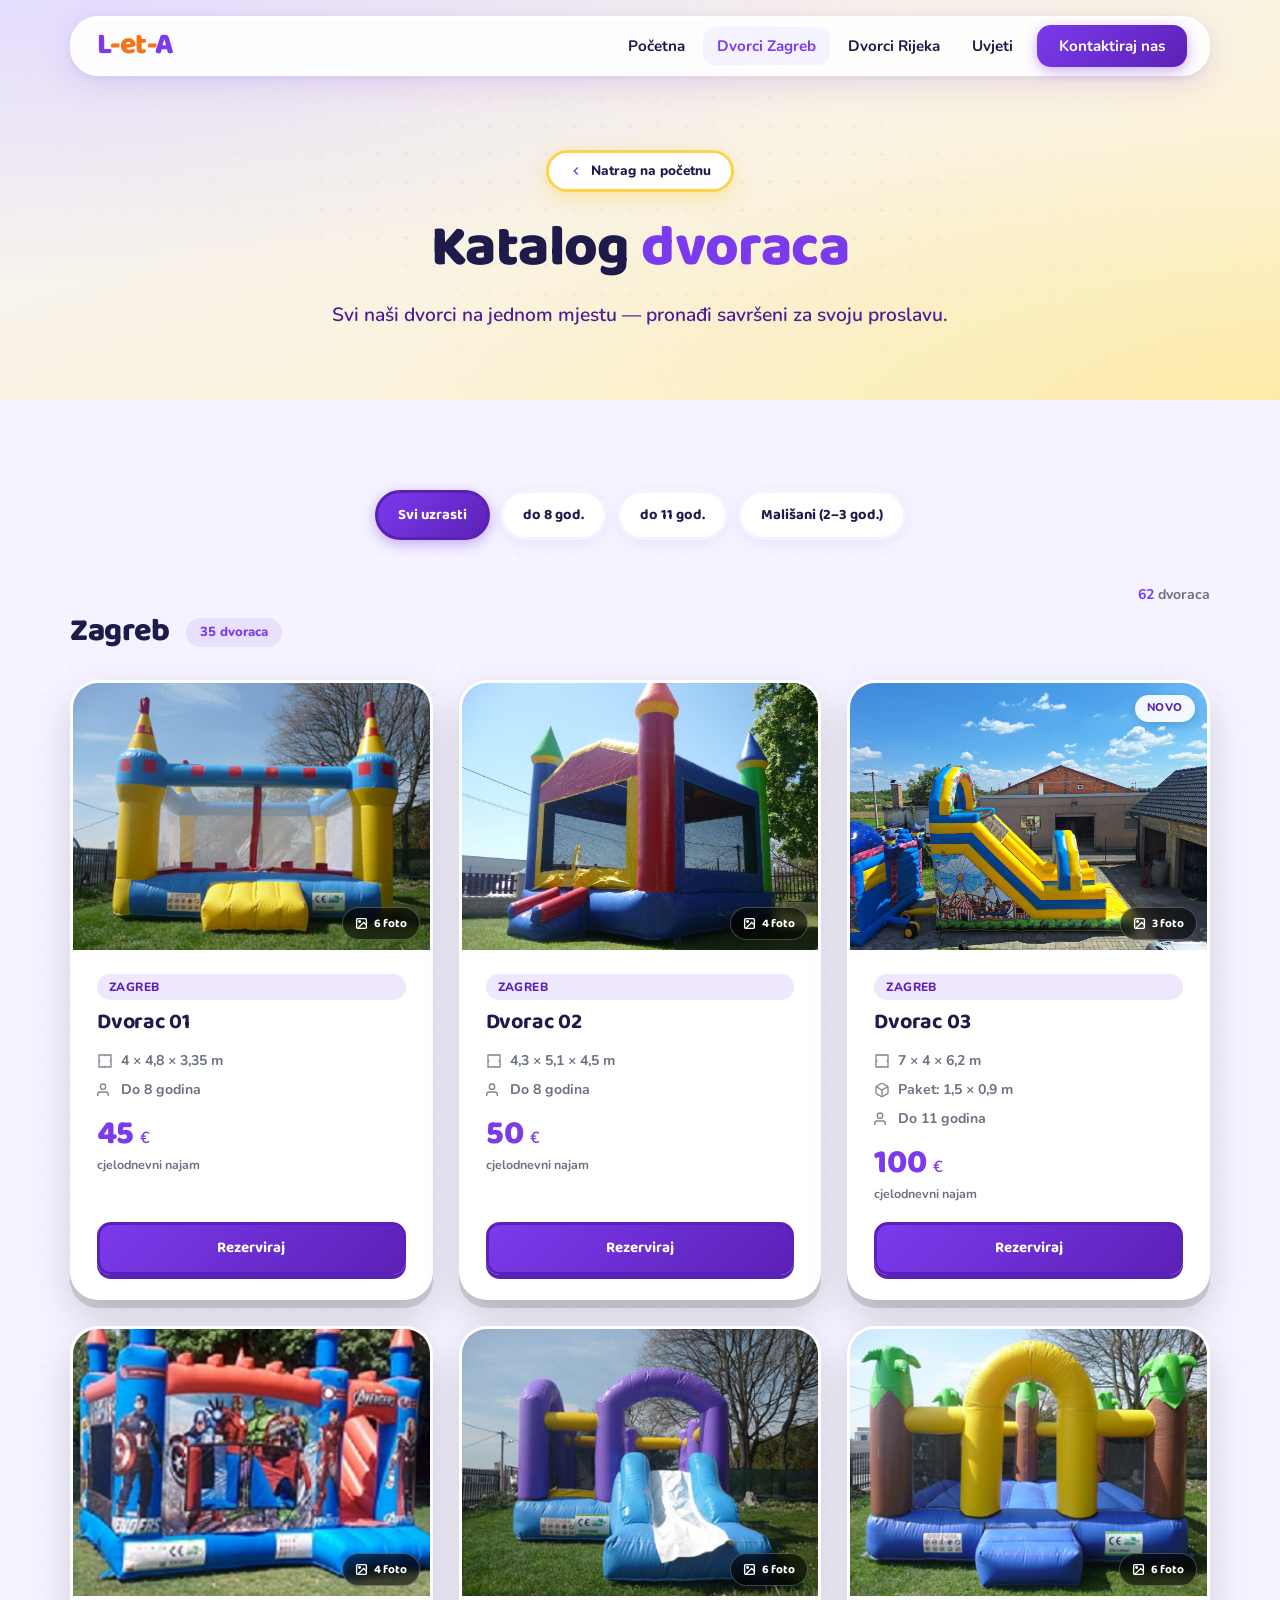
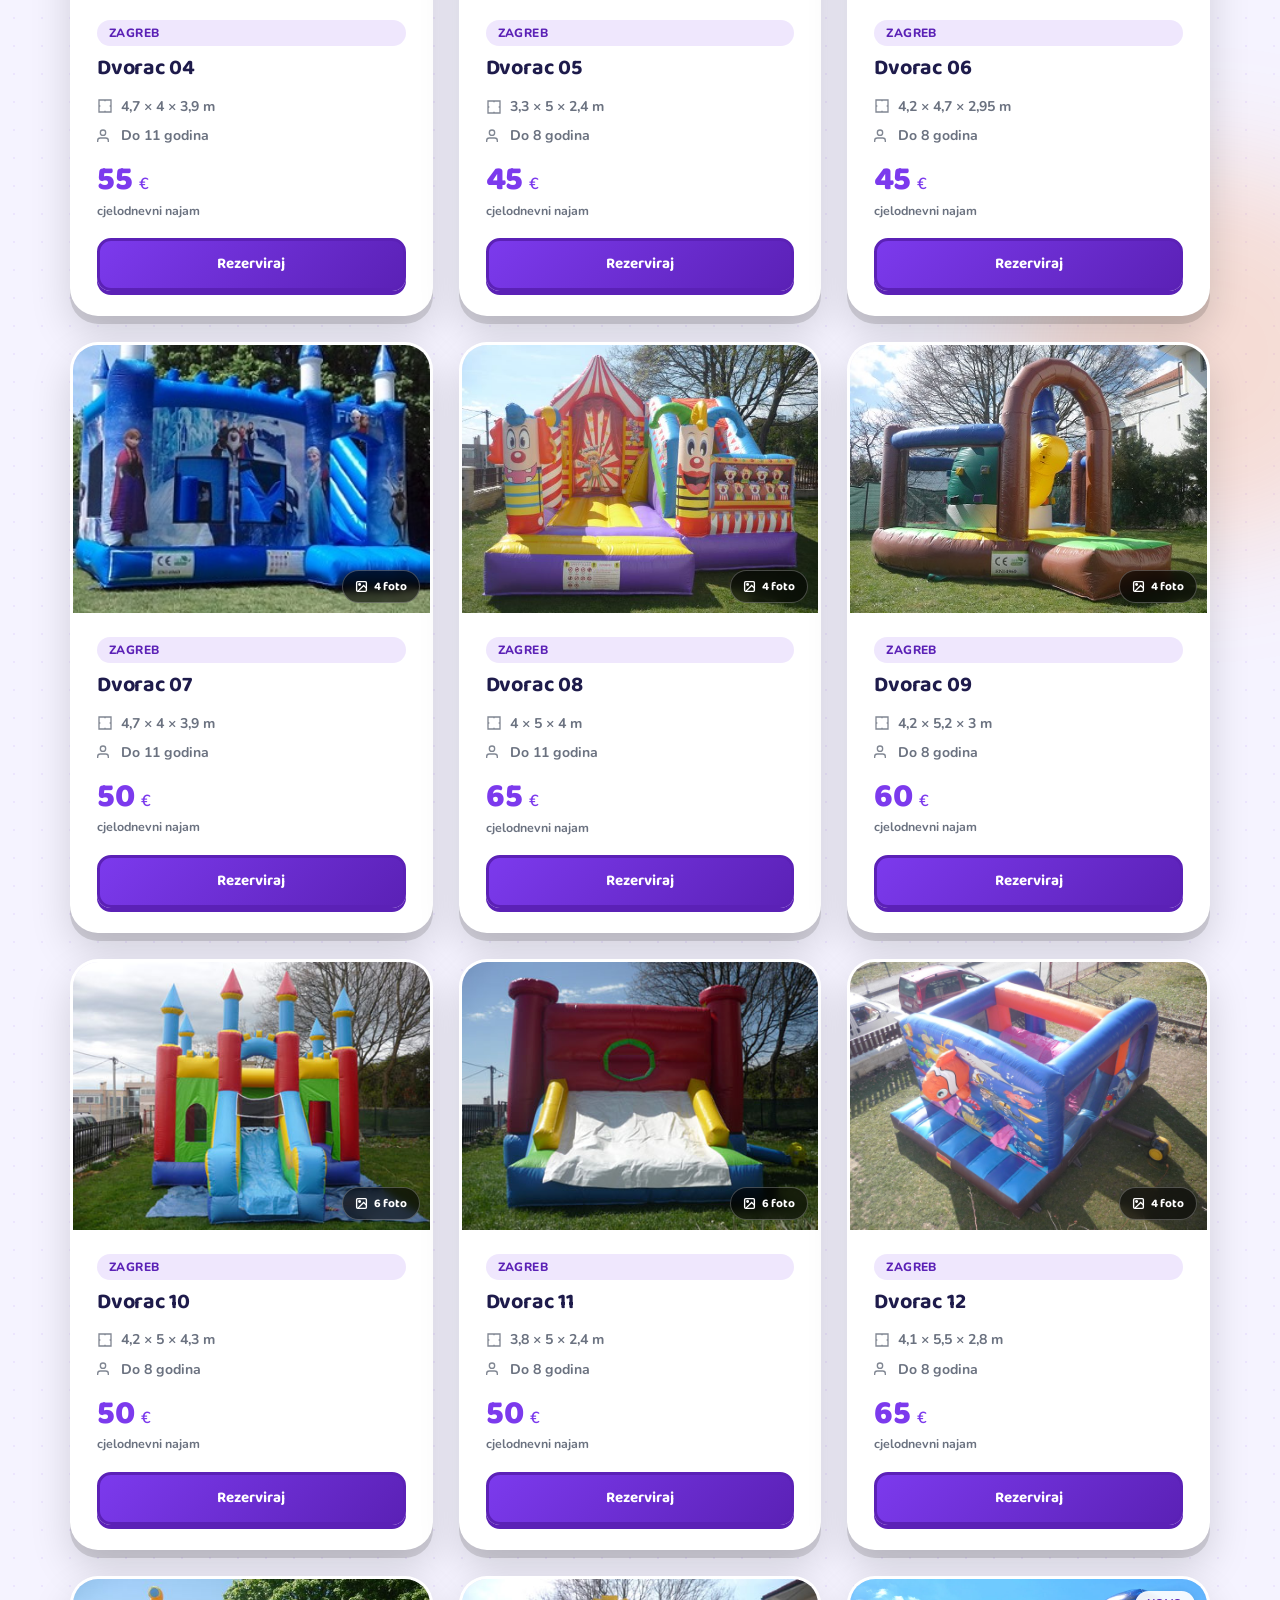
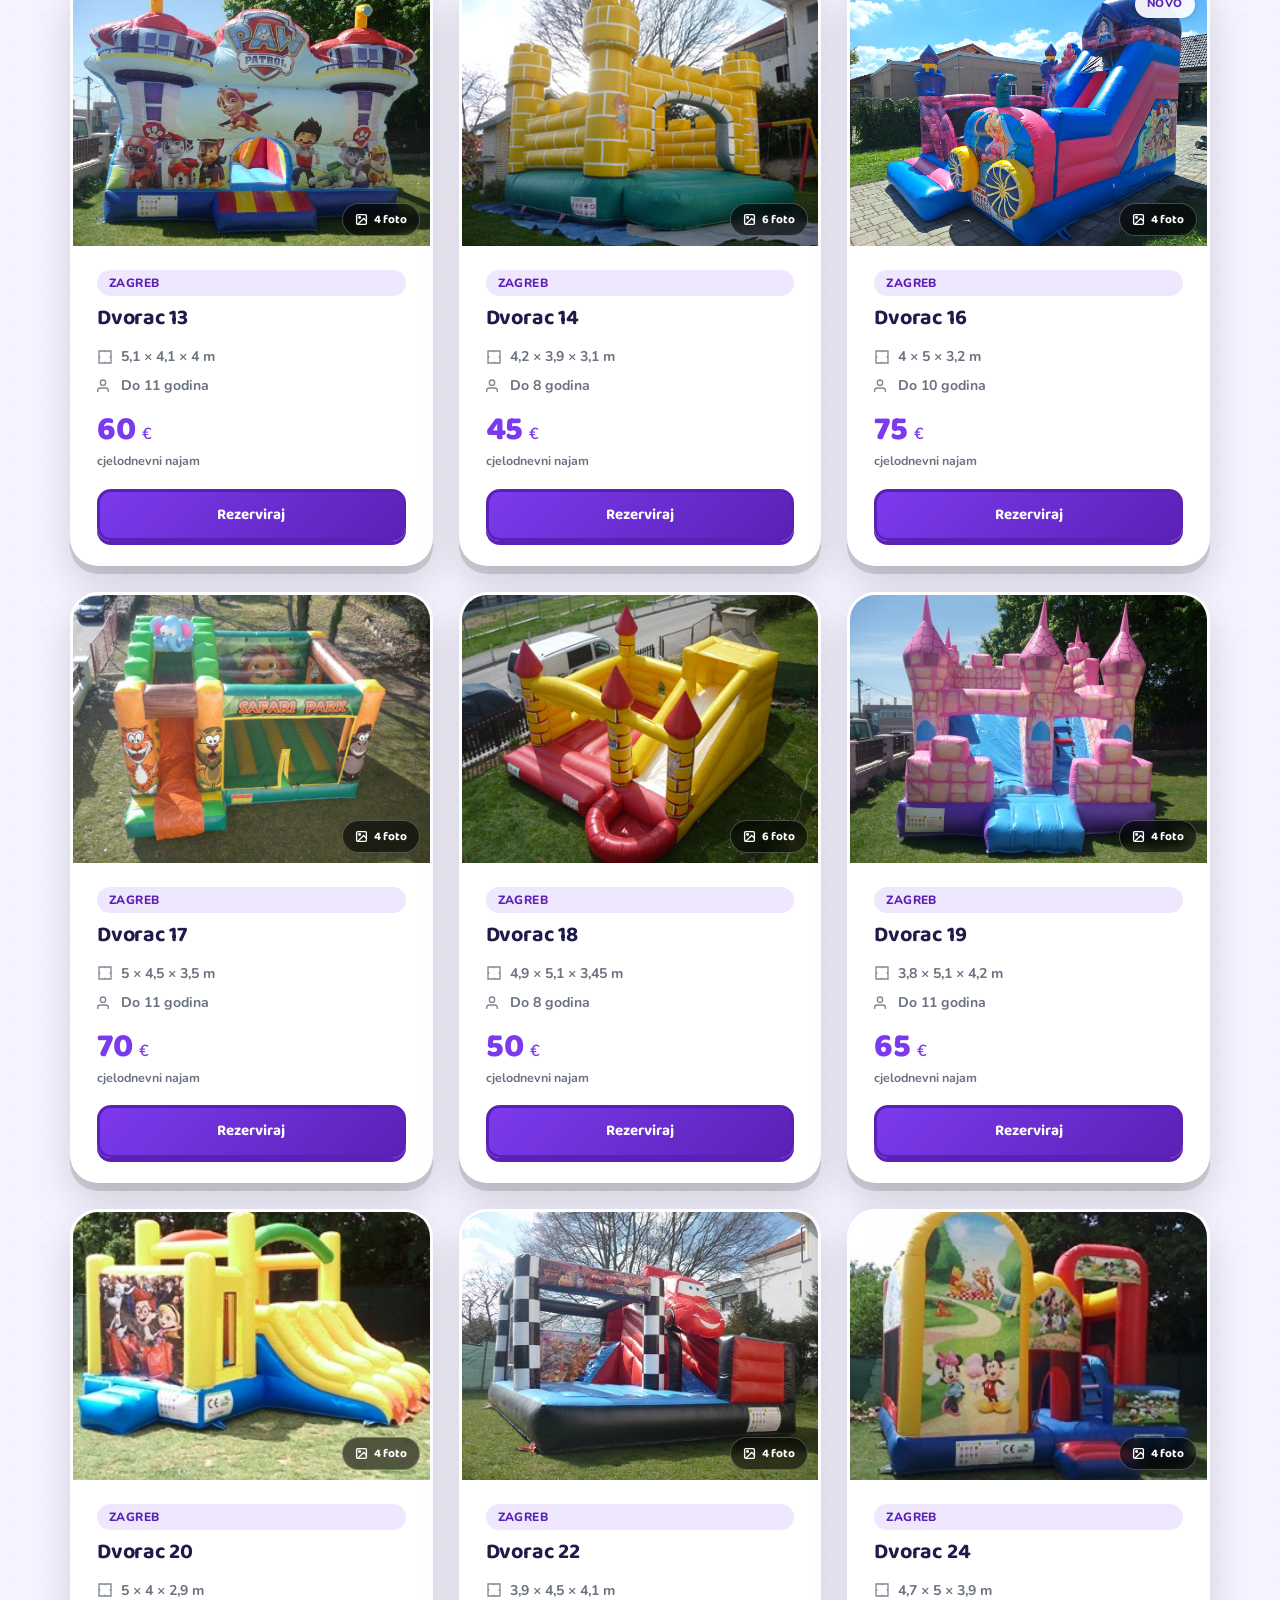
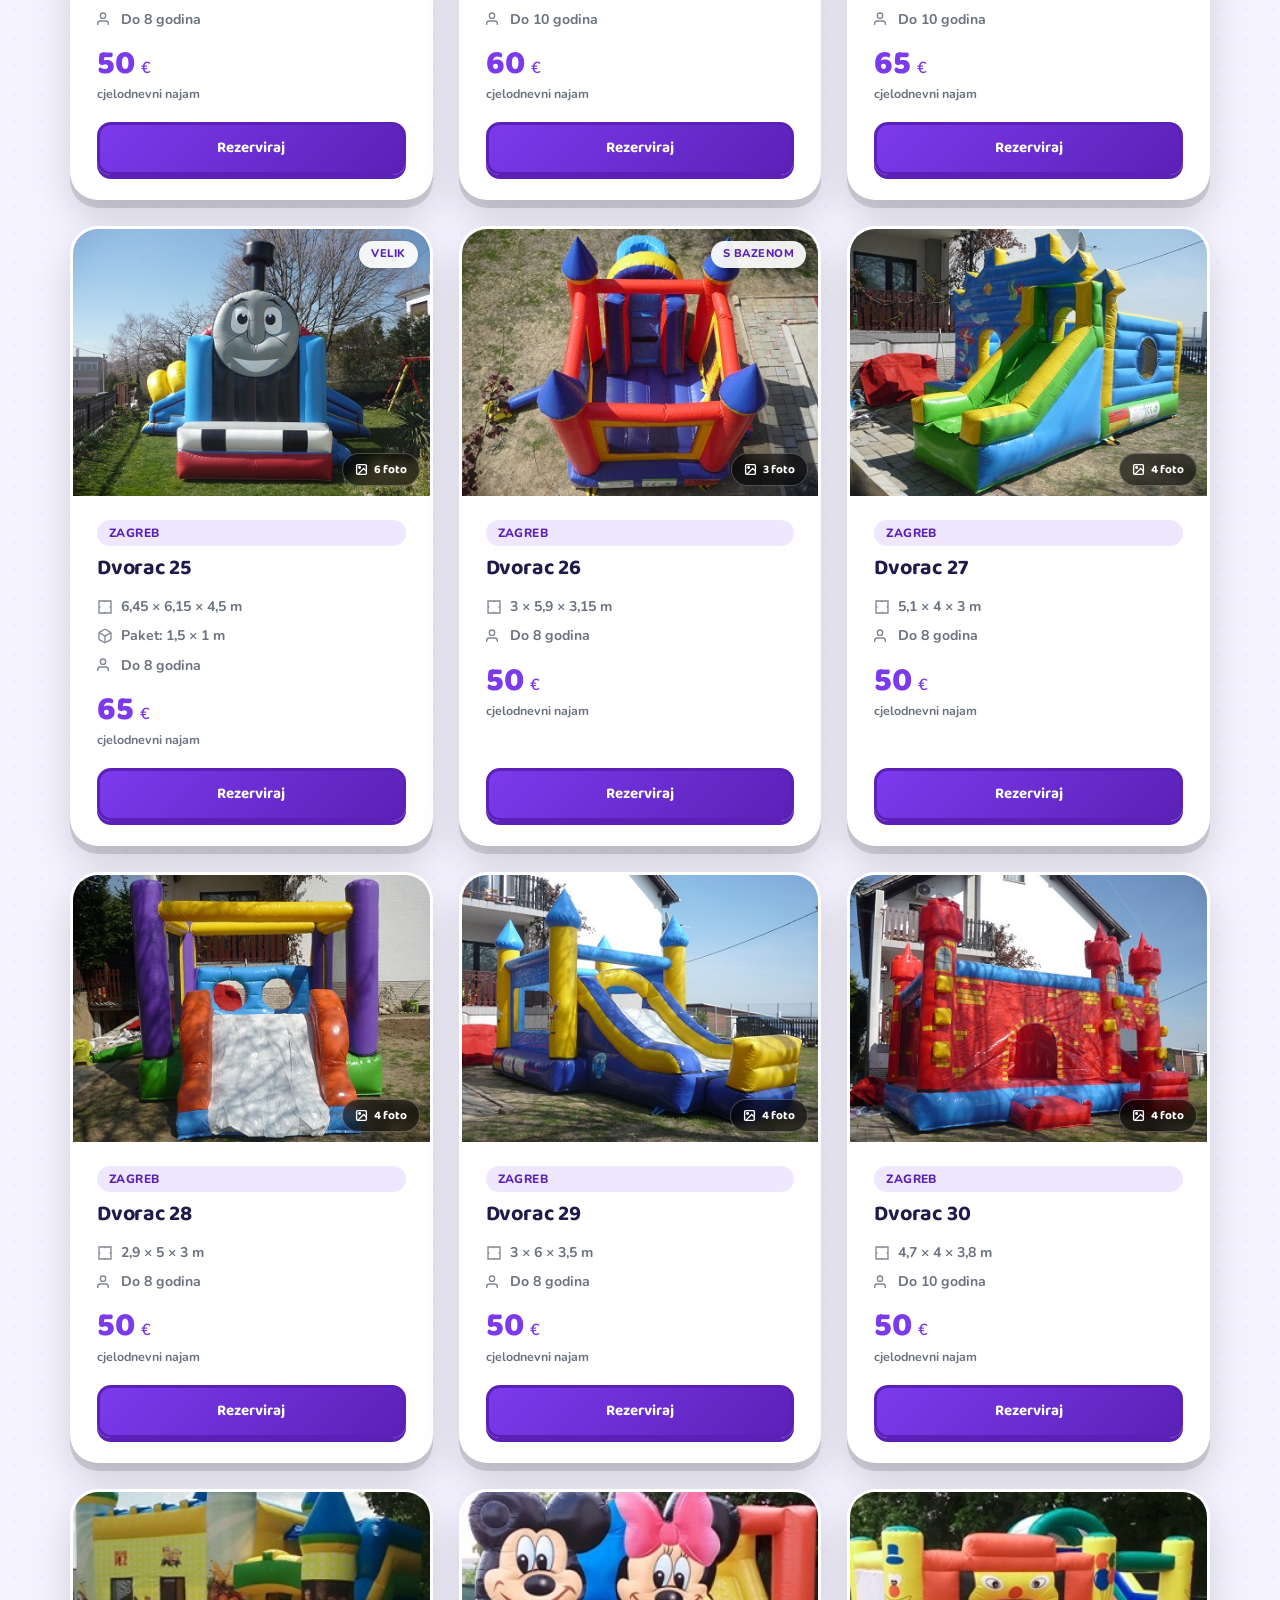
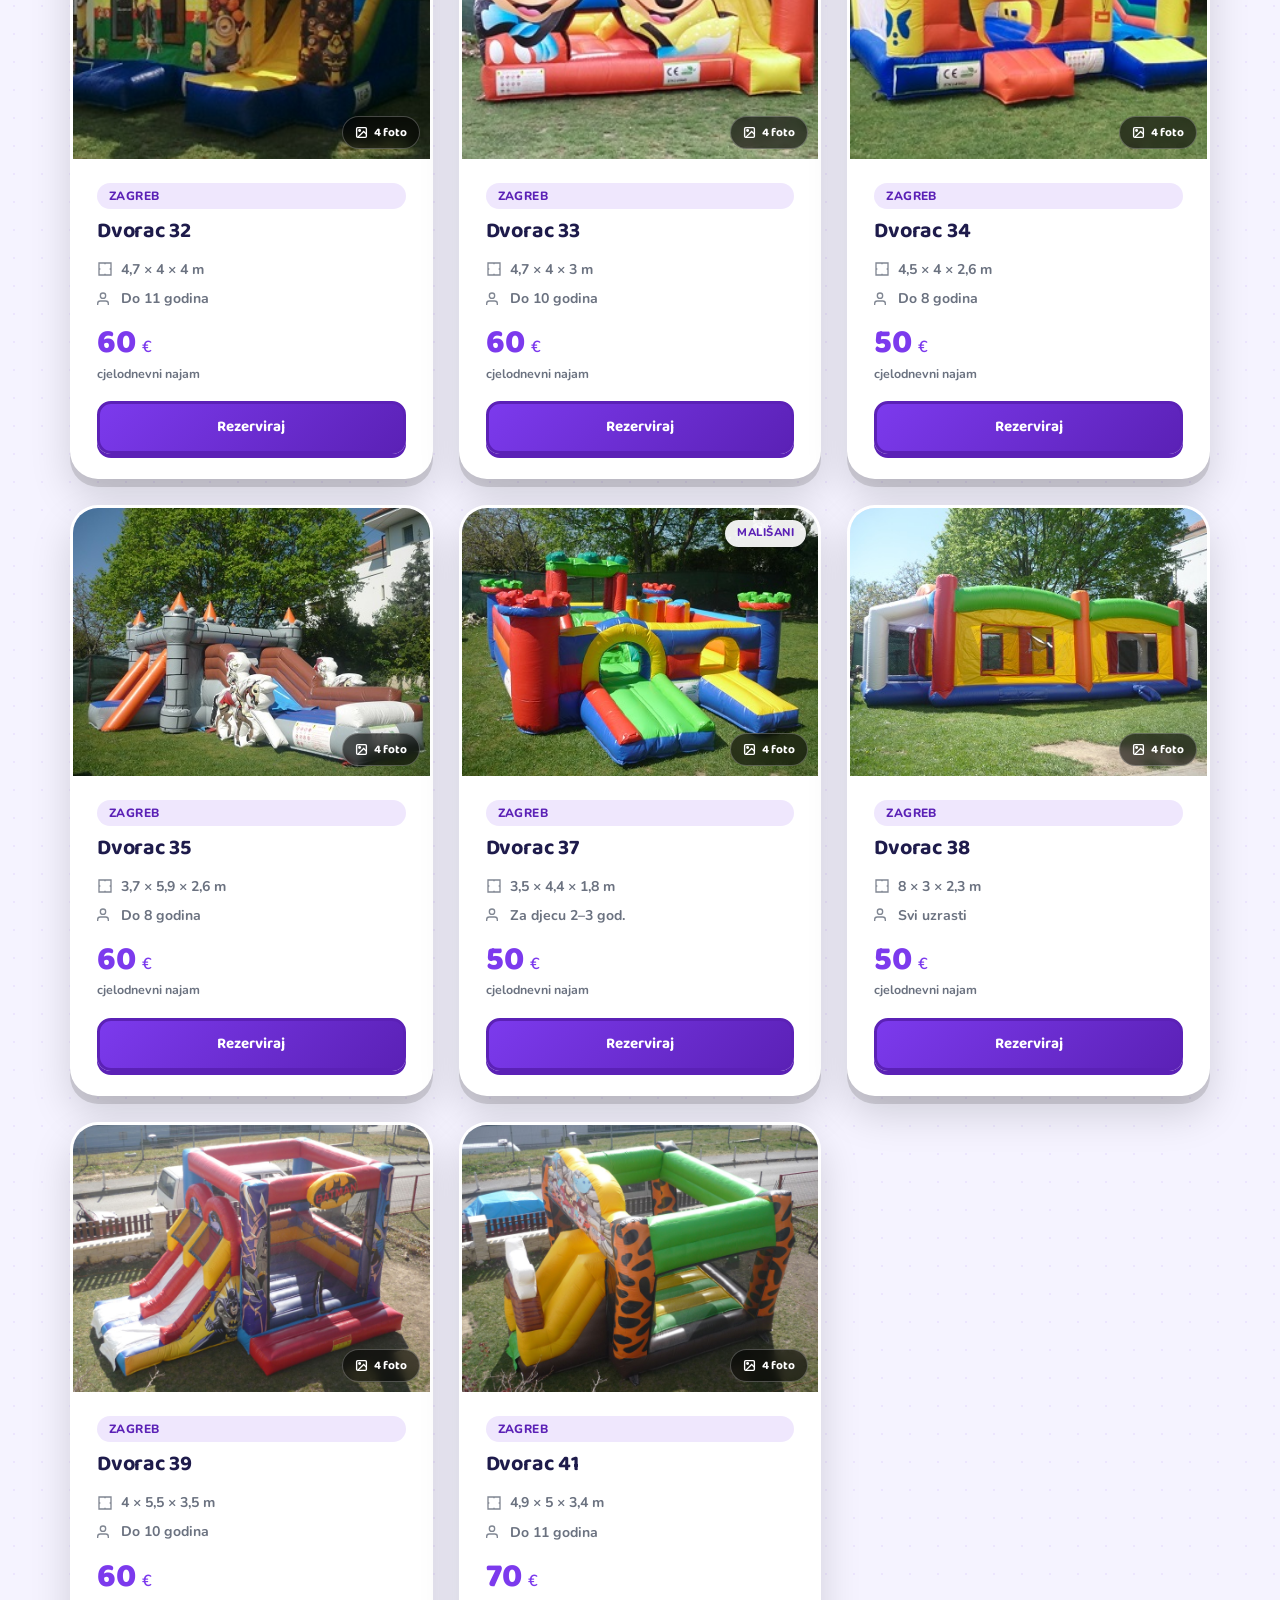
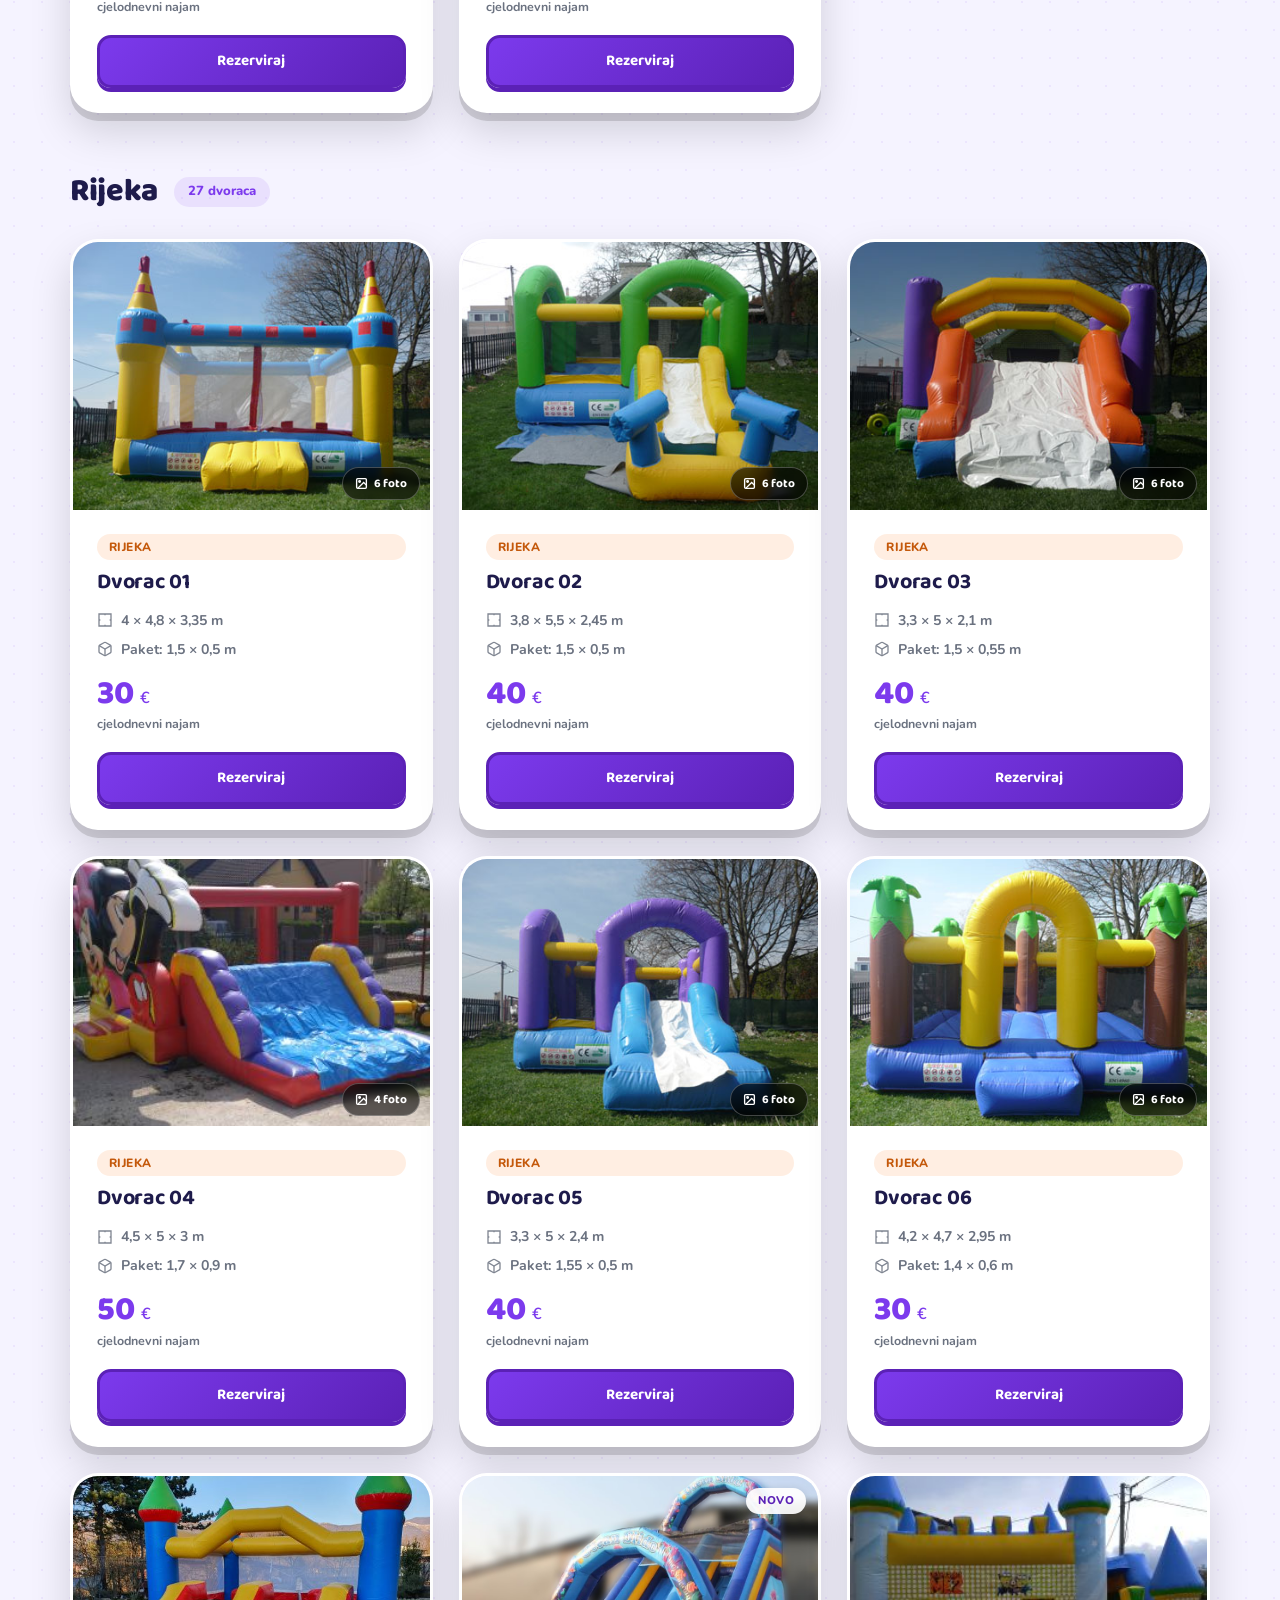
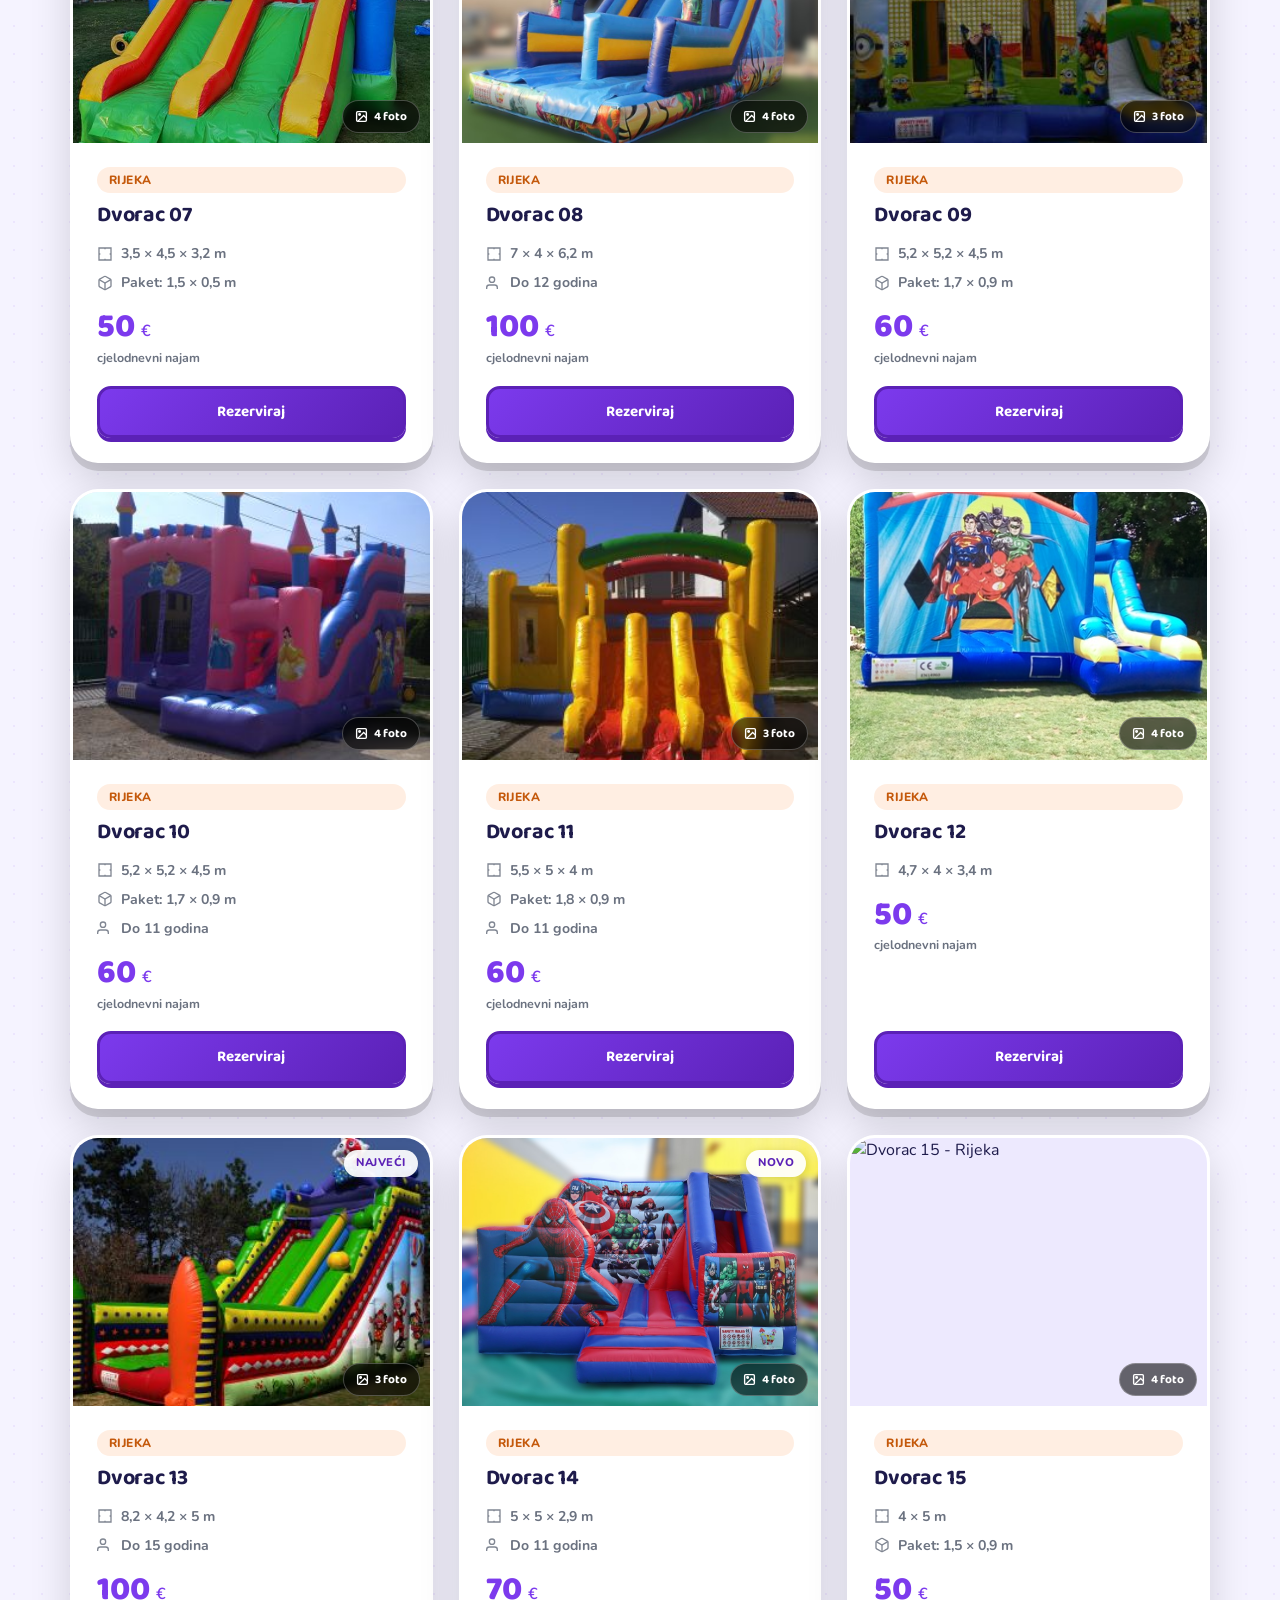
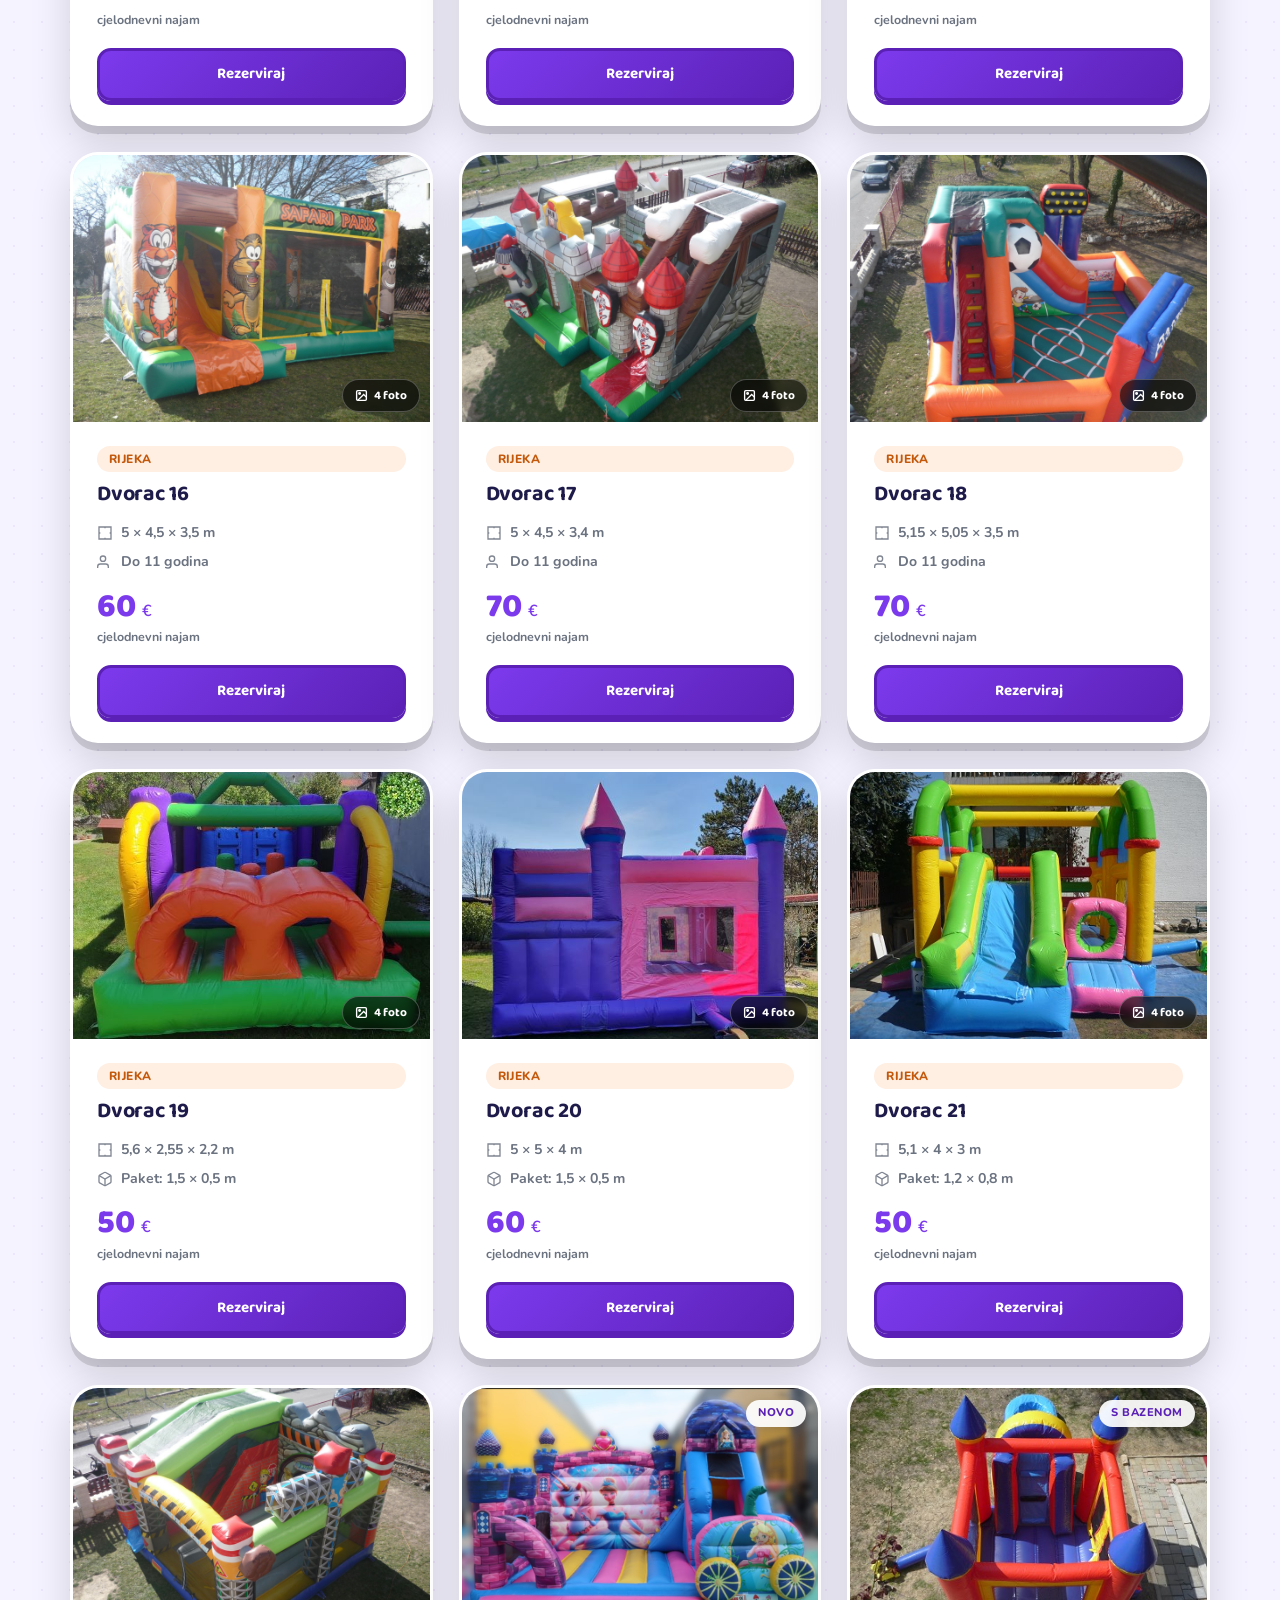
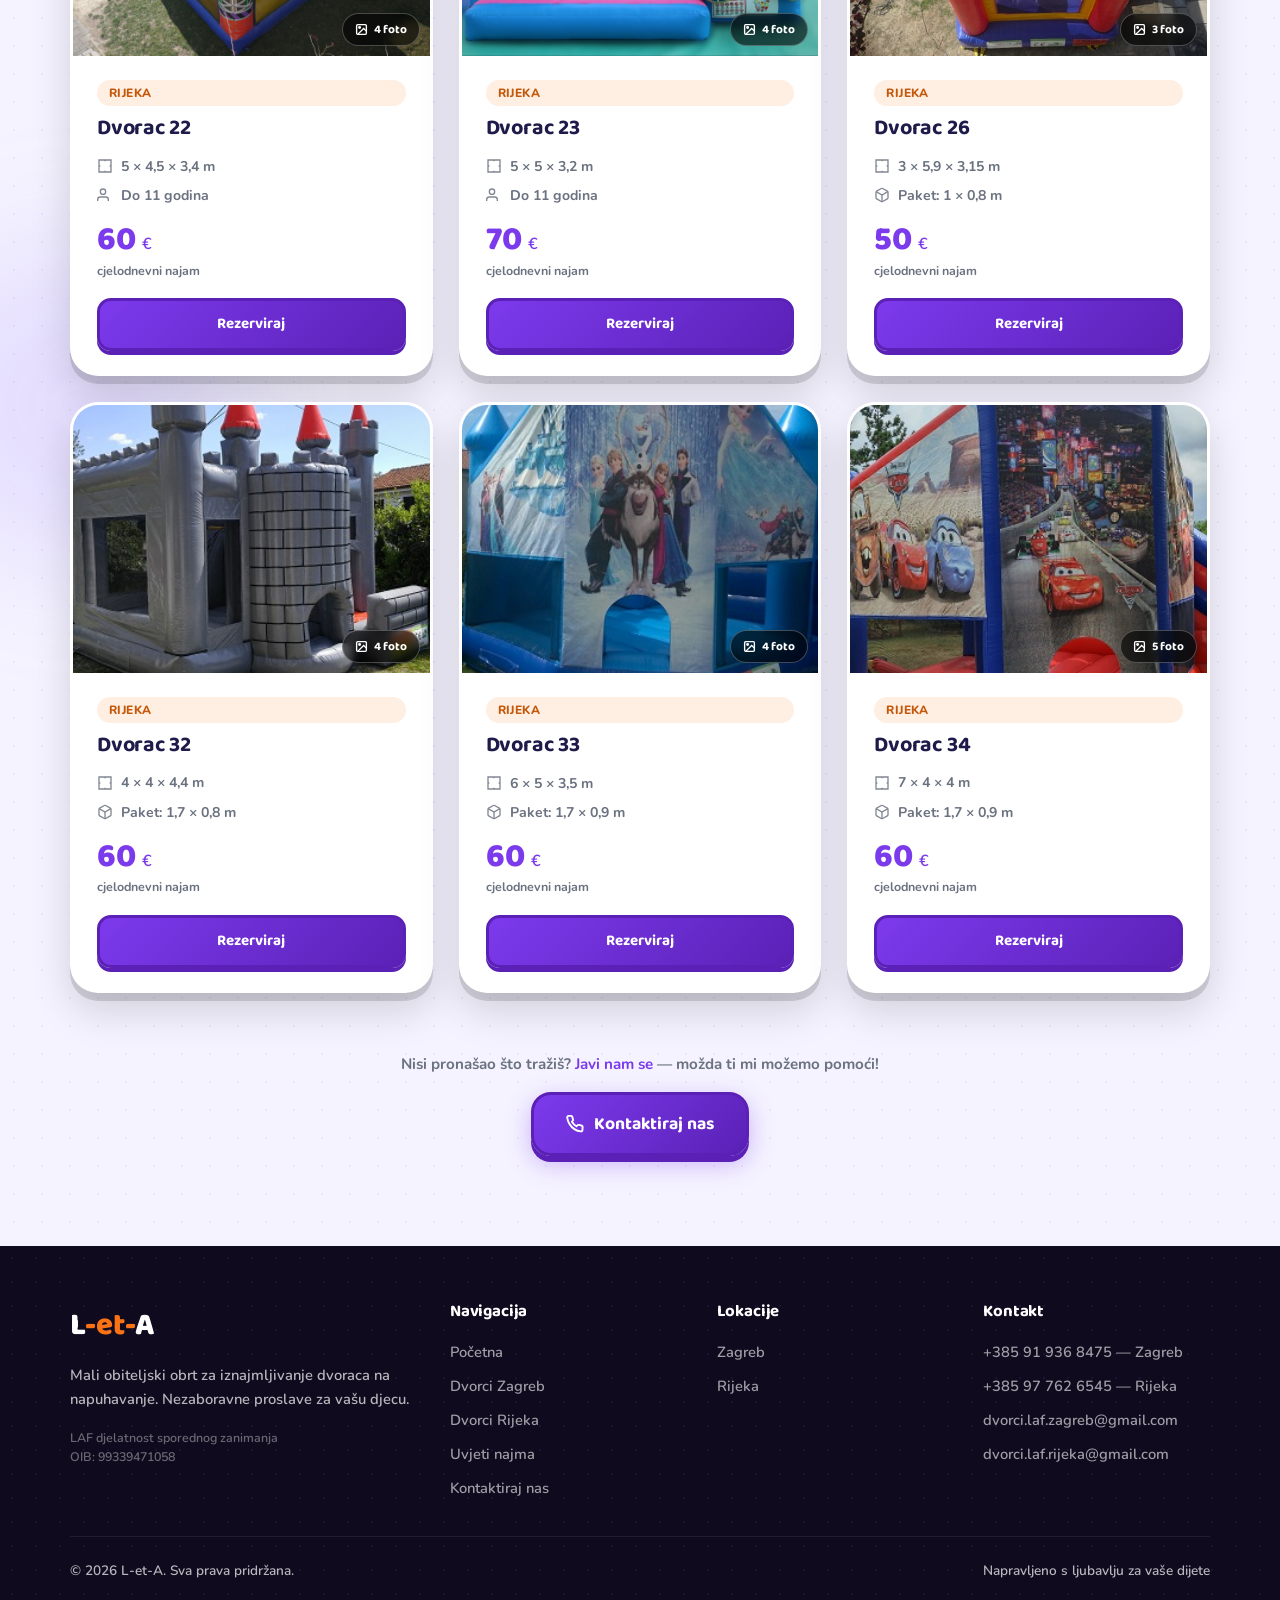
==== commit d09d3ddf: "puuuuno promjena" ====
--- a/katalog.html
+++ b/katalog.html
@@ -4,7 +4,7 @@
 <meta charset="UTF-8" />
 <meta name="viewport" content="width=device-width, initial-scale=1.0" />
 <title>Katalog dvoraca — L-et-A dvorci na napuhavanje</title>
-<meta name="description" content="Pregledaj svih 60+ dvoraca na napuhavanje — Zagreb, Rijeka i Pirovac. Filteri po gradu, bazenu, uzrastu i novostima." />
+<meta name="description" content="Pregledaj svih 60+ dvoraca na napuhavanje — Zagreb i Rijeka. Filteri po uzrastu i novostima." />
 <link rel="preconnect" href="https://fonts.googleapis.com">
 <link rel="preconnect" href="https://fonts.gstatic.com" crossorigin>
 <link href="https://fonts.googleapis.com/css2?family=Baloo+2:wght@500;600;700;800&family=Nunito:wght@400;500;600;700;800&display=swap&subset=latin-ext" rel="stylesheet">
@@ -17,10 +17,10 @@
   <a href="index.html" class="nav-logo">L<span>-et-</span>A</a>
   <ul class="nav-links" id="navLinks">
     <li><a href="index.html">Početna</a></li>
-    <li><a href="katalog.html" class="active">Dvorci</a></li>
+    <li><a href="katalog.html#zagreb" class="active">Dvorci Zagreb</a></li>
+    <li><a href="katalog.html#rijeka">Dvorci Rijeka</a></li>
     <li><a href="uvjeti.html">Uvjeti</a></li>
-    <li><a href="kontakt.html">Kontakt</a></li>
-    <li><a href="#footer" class="btn-nav">Rezerviraj</a></li>
+    <li><a href="kontakt.html" class="btn-nav">Kontaktiraj nas</a></li>
   </ul>
   <button class="hamburger" id="hamburger" aria-label="Otvori izbornik" aria-expanded="false" aria-controls="navLinks">
     <span></span><span></span><span></span>
@@ -47,29 +47,10 @@
 
     <!-- Filter chips -->
     <div class="catalog-filters" id="filterChips" role="group" aria-label="Filtriraj dvorce">
-      <button class="filter-chip active" data-filter="all">Svi dvorci</button>
-      <button class="filter-chip" data-filter="zagreb">Zagreb</button>
-      <button class="filter-chip" data-filter="rijeka">Rijeka</button>
-      <button class="filter-chip" data-filter="bazen">S bazenom</button>
-      <button class="filter-chip" data-filter="novo">Novo</button>
+      <button class="filter-chip active" data-filter="all">Svi uzrasti</button>
       <button class="filter-chip" data-filter="do8">do 8 god.</button>
       <button class="filter-chip" data-filter="stariji">do 11 god.</button>
       <button class="filter-chip" data-filter="malisani">Mališani (2–3 god.)</button>
-    </div>
-
-    <!-- Surprise button -->
-    <div class="surprise-bar">
-      <button class="btn-surprise" id="btnSurprise">
-        <svg viewBox="0 0 24 24" fill="none" stroke="currentColor" stroke-width="2" stroke-linecap="round" stroke-linejoin="round">
-          <rect x="2" y="2" width="20" height="20" rx="4"/>
-          <circle cx="8"  cy="8"  r="1.2" fill="currentColor"/>
-          <circle cx="16" cy="8"  r="1.2" fill="currentColor"/>
-          <circle cx="8"  cy="16" r="1.2" fill="currentColor"/>
-          <circle cx="16" cy="16" r="1.2" fill="currentColor"/>
-          <circle cx="12" cy="12" r="1.2" fill="currentColor"/>
-        </svg>
-        Iznenadi me s dvorcem
-      </button>
     </div>
 
     <!-- Count -->
@@ -123,17 +104,17 @@
       <h4>Navigacija</h4>
       <ul class="footer-links">
         <li><a href="index.html">Početna</a></li>
-        <li><a href="katalog.html">Dvorci</a></li>
+        <li><a href="katalog.html#zagreb">Dvorci Zagreb</a></li>
+        <li><a href="katalog.html#rijeka">Dvorci Rijeka</a></li>
         <li><a href="uvjeti.html">Uvjeti najma</a></li>
-        <li><a href="kontakt.html">Kontakt</a></li>
+        <li><a href="kontakt.html">Kontaktiraj nas</a></li>
       </ul>
     </div>
     <div class="footer-col">
       <h4>Lokacije</h4>
       <ul class="footer-links">
-        <li><a href="index.html#lokacije">Zagreb</a></li>
-        <li><a href="index.html#lokacije">Rijeka</a></li>
-        <li><a href="index.html#lokacije">Pirovac</a></li>
+        <li><a href="index.html#lokacija-zagreb">Zagreb</a></li>
+        <li><a href="index.html#lokacija-rijeka">Rijeka</a></li>
       </ul>
     </div>
     <div class="footer-col">
@@ -339,7 +320,7 @@
         '<span class="catalog-price-unit">&euro;</span>' +
       '</div>' +
       '<p class="catalog-price-sub">cjelodnevni najam</p>' +
-      '<a href="kontakt.html" class="btn-catalog">Rezerviraj</a>' +
+      '<a href="kontakt.html#' + cityClass + '" class="btn-catalog">Rezerviraj</a>' +
     '</div>' +
   '</article>';
 }
@@ -379,29 +360,57 @@
 if (window.observeFadeUps)    window.observeFadeUps();
 if (window.initCatalogFilters) window.initCatalogFilters();
 
-// ─── IZNENADI ME ───────────────────────────────────────────────────────────
-document.getElementById('btnSurprise').addEventListener('click', function () {
-  var visible = Array.from(document.querySelectorAll('.catalog-card[data-tags]')).filter(function (c) {
-    return c.style.display !== 'none';
-  });
-  if (!visible.length) return;
-
-  // Remove previous spotlight
-  document.querySelectorAll('.card-spotlight').forEach(function (c) {
-    c.classList.remove('card-spotlight');
-  });
-
-  var pick = visible[Math.floor(Math.random() * visible.length)];
-  pick.scrollIntoView({ behavior: 'smooth', block: 'center' });
-
-  // Small delay so scroll starts before animation fires
-  setTimeout(function () {
-    pick.classList.add('card-spotlight');
-    pick.addEventListener('animationend', function () {
-      pick.classList.remove('card-spotlight');
-    }, { once: true });
-  }, 400);
-});
+// ─── HASH-BASED CITY FILTER ────────────────────────────────────────────────
+function applyCityHash() {
+  var hash = window.location.hash.replace('#', '').toLowerCase();
+
+  var secZagreb = document.getElementById('sectionZagreb');
+  var secRijeka = document.getElementById('sectionRijeka');
+
+  // Reset both sections visible
+  if (secZagreb) secZagreb.style.display = '';
+  if (secRijeka) secRijeka.style.display = '';
+
+  // Reset filter chips to "Svi uzrasti"
+  var chips = document.querySelectorAll('.filter-chip');
+  chips.forEach(function(c) { c.classList.remove('active'); });
+  var allChip = document.querySelector('.filter-chip[data-filter="all"]');
+  if (allChip) allChip.classList.add('active');
+  if (window.applyFilter) window.applyFilter('all');
+
+  if (hash === 'zagreb' || hash === 'rijeka') {
+    // Hide the other city section
+    var hideSection = hash === 'zagreb' ? secRijeka : secZagreb;
+    if (hideSection) hideSection.style.display = 'none';
+
+    // Update page header
+    var h1 = document.querySelector('.page-header h1');
+    if (h1) {
+      var cityName = hash === 'zagreb' ? 'Zagreb' : 'Rijeka';
+      h1.innerHTML = 'Dvorci <span class="accent">' + cityName + '</span>';
+    }
+    var pageSubtitle = document.querySelector('.page-header p');
+    if (pageSubtitle) {
+      pageSubtitle.textContent = hash === 'zagreb'
+        ? 'Svi naši Zagreb dvorci — pronađi savršeni za svoju proslavu.'
+        : 'Svi naši Rijeka dvorci — pronađi savršeni za svoju proslavu.';
+    }
+
+    // Update navbar active state
+    document.querySelectorAll('.nav-links a').forEach(function(a) {
+      a.classList.remove('active');
+      if (a.getAttribute('href') === 'katalog.html#' + hash) a.classList.add('active');
+    });
+
+    // Update count bar
+    var data = hash === 'zagreb' ? ZAGREB : RIJEKA;
+    var countEl = document.getElementById('catalogCount');
+    if (countEl) countEl.innerHTML = '<strong>' + data.length + '</strong> dvoraca';
+  }
+}
+
+applyCityHash();
+window.addEventListener('hashchange', applyCityHash);
 </script>
 
 </body>
--- a/css/style.css
+++ b/css/style.css
@@ -1740,15 +1740,15 @@
 .hero-layout .hero-btns { justify-content: flex-start; }
 .hero-layout .hero-stats { justify-content: flex-start; }
 .hero-imgs {
-  flex: 0 0 360px;
+  flex: 0 0 440px;
   position: relative;
-  height: 450px;
+  height: 540px;
 }
 .hero-img-stack { position: relative; width: 100%; height: 100%; }
 .hero-img {
   position: absolute;
-  width: 265px;
-  height: 305px;
+  width: 320px;
+  height: 375px;
   object-fit: cover;
   border-radius: 24px;
   border: 5px solid #fff;
@@ -1793,8 +1793,8 @@
   .hero-layout .hero-content { text-align: center; }
   .hero-layout .hero-btns { justify-content: center; }
   .hero-layout .hero-stats { justify-content: center; }
-  .hero-imgs { flex: none; height: 220px; width: 100%; max-width: 340px; }
-  .hero-img { width: 168px; height: 200px; border-width: 4px; }
+  .hero-imgs { flex: none; height: 260px; width: 100%; max-width: 380px; }
+  .hero-img { width: 196px; height: 230px; border-width: 4px; }
   .hero-img-back { right: 0; top: 8px; }
   .hero-img-front { left: 0; bottom: 0; }
   .hero-img-badge { font-size: 0.76rem; padding: 7px 14px; top: -14px; }
@@ -1942,3 +1942,176 @@
 /* Prevent blue tap highlight flash on mobile */
 .catalog-image,
 .catalog-image-nav { -webkit-tap-highlight-color: transparent; }
+
+/* ─── CITY CONTACT PANELS (kontakt.html redesign) ─── */
+.city-contact-grid {
+  display: grid;
+  grid-template-columns: 1fr 1px 1fr;
+  gap: 0 28px;
+  align-items: stretch;
+  margin-bottom: 40px;
+}
+.city-divider {
+  background: rgba(255,255,255,0.15);
+  border-radius: 2px;
+  align-self: stretch;
+}
+.city-contact-panel {
+  background: rgba(255,255,255,0.07);
+  border: 1px solid rgba(255,255,255,0.12);
+  border-radius: var(--radius-lg);
+  padding: 28px;
+  display: flex;
+  flex-direction: column;
+  gap: 20px;
+}
+.city-panel-header {
+  display: flex;
+  align-items: center;
+  gap: 14px;
+  padding-bottom: 18px;
+  border-bottom: 1px solid rgba(255,255,255,0.1);
+}
+.city-panel-header h2 {
+  font-size: 1.55rem;
+  color: #fff;
+  margin: 0;
+}
+.city-panel-header p {
+  color: rgba(255,255,255,0.55);
+  font-size: 0.9rem;
+  margin: 0;
+}
+.city-panel-icon {
+  width: 52px;
+  height: 52px;
+  border-radius: 14px;
+  display: flex;
+  align-items: center;
+  justify-content: center;
+  flex-shrink: 0;
+}
+.city-panel-zagreb .city-panel-icon { background: rgba(124,58,237,0.25); }
+.city-panel-rijeka .city-panel-icon { background: rgba(249,115,22,0.2); }
+.map-embed-inline {
+  width: 100%;
+  height: 220px;
+  border-radius: var(--radius);
+  border: none;
+  display: block;
+}
+.contact-hash-map {
+  margin-bottom: 32px;
+  display: flex;
+  flex-direction: column;
+  gap: 12px;
+}
+.contact-maps-section { margin: 8px 0; }
+.contact-maps-grid {
+  display: grid;
+  grid-template-columns: 1fr 1fr;
+  gap: 24px;
+}
+.contact-map-col {
+  display: flex;
+  flex-direction: column;
+  gap: 12px;
+}
+.contact-map-title {
+  display: flex;
+  align-items: center;
+  gap: 8px;
+  font-size: 1rem;
+  font-weight: 700;
+  color: rgba(255,255,255,0.85);
+}
+.contact-map-title svg { flex-shrink: 0; opacity: 0.7; }
+
+/* ─── HOW TO BOOK SECTION (kontakt.html) ─── */
+.contact-how-section {
+  padding: 72px 24px;
+  background: var(--bg);
+}
+.contact-how-section .section-inner { max-width: 960px; margin: 0 auto; }
+.contact-how-section .section-title { color: var(--text); }
+.contact-how-section .section-sub   { color: var(--muted); }
+.contact-how-cta {
+  display: flex;
+  gap: 16px;
+  justify-content: center;
+  margin-top: 40px;
+  flex-wrap: wrap;
+}
+
+/* ─── TERMS LOCATION PANELS (uvjeti.html) ─── */
+.terms-locations-grid {
+  display: grid;
+  grid-template-columns: 1fr 1fr;
+  gap: 28px;
+  margin-top: 24px;
+}
+.terms-location-full {
+  background: var(--bg);
+  border: 1.5px solid #DDD6FE;
+  border-radius: var(--radius-lg);
+  overflow: hidden;
+  display: flex;
+  flex-direction: column;
+}
+.terms-location-header {
+  display: flex;
+  align-items: center;
+  gap: 14px;
+  padding: 22px 24px 18px;
+  border-bottom: 1.5px solid #DDD6FE;
+}
+.terms-location-header h3 {
+  font-size: 1.3rem;
+  color: var(--text);
+  margin: 0;
+}
+.terms-location-header p {
+  color: var(--muted);
+  font-size: 0.88rem;
+  margin: 0;
+}
+.terms-location-icon {
+  width: 48px;
+  height: 48px;
+  border-radius: 12px;
+  display: flex;
+  align-items: center;
+  justify-content: center;
+  flex-shrink: 0;
+}
+.terms-location-info {
+  display: flex;
+  flex-direction: column;
+  gap: 10px;
+  padding: 18px 24px;
+}
+.terms-location-row {
+  display: flex;
+  align-items: center;
+  gap: 10px;
+  font-size: 0.92rem;
+  color: var(--text);
+}
+.terms-location-row svg { width: 16px; height: 16px; flex-shrink: 0; color: var(--purple); opacity: 0.8; }
+.terms-location-row a { color: var(--text); text-decoration: none; }
+.terms-location-row a:hover { color: var(--purple); }
+.terms-location-map {
+  width: 100%;
+  height: 220px;
+  border: none;
+  display: block;
+}
+
+@media (max-width: 768px) {
+  .city-contact-grid  { grid-template-columns: 1fr; gap: 20px; }
+  .city-divider       { display: none; }
+  .contact-maps-grid  { grid-template-columns: 1fr; gap: 20px; }
+  .map-embed-inline   { height: 180px; }
+  .terms-locations-grid { grid-template-columns: 1fr; gap: 20px; }
+  .terms-location-map { height: 180px; }
+}
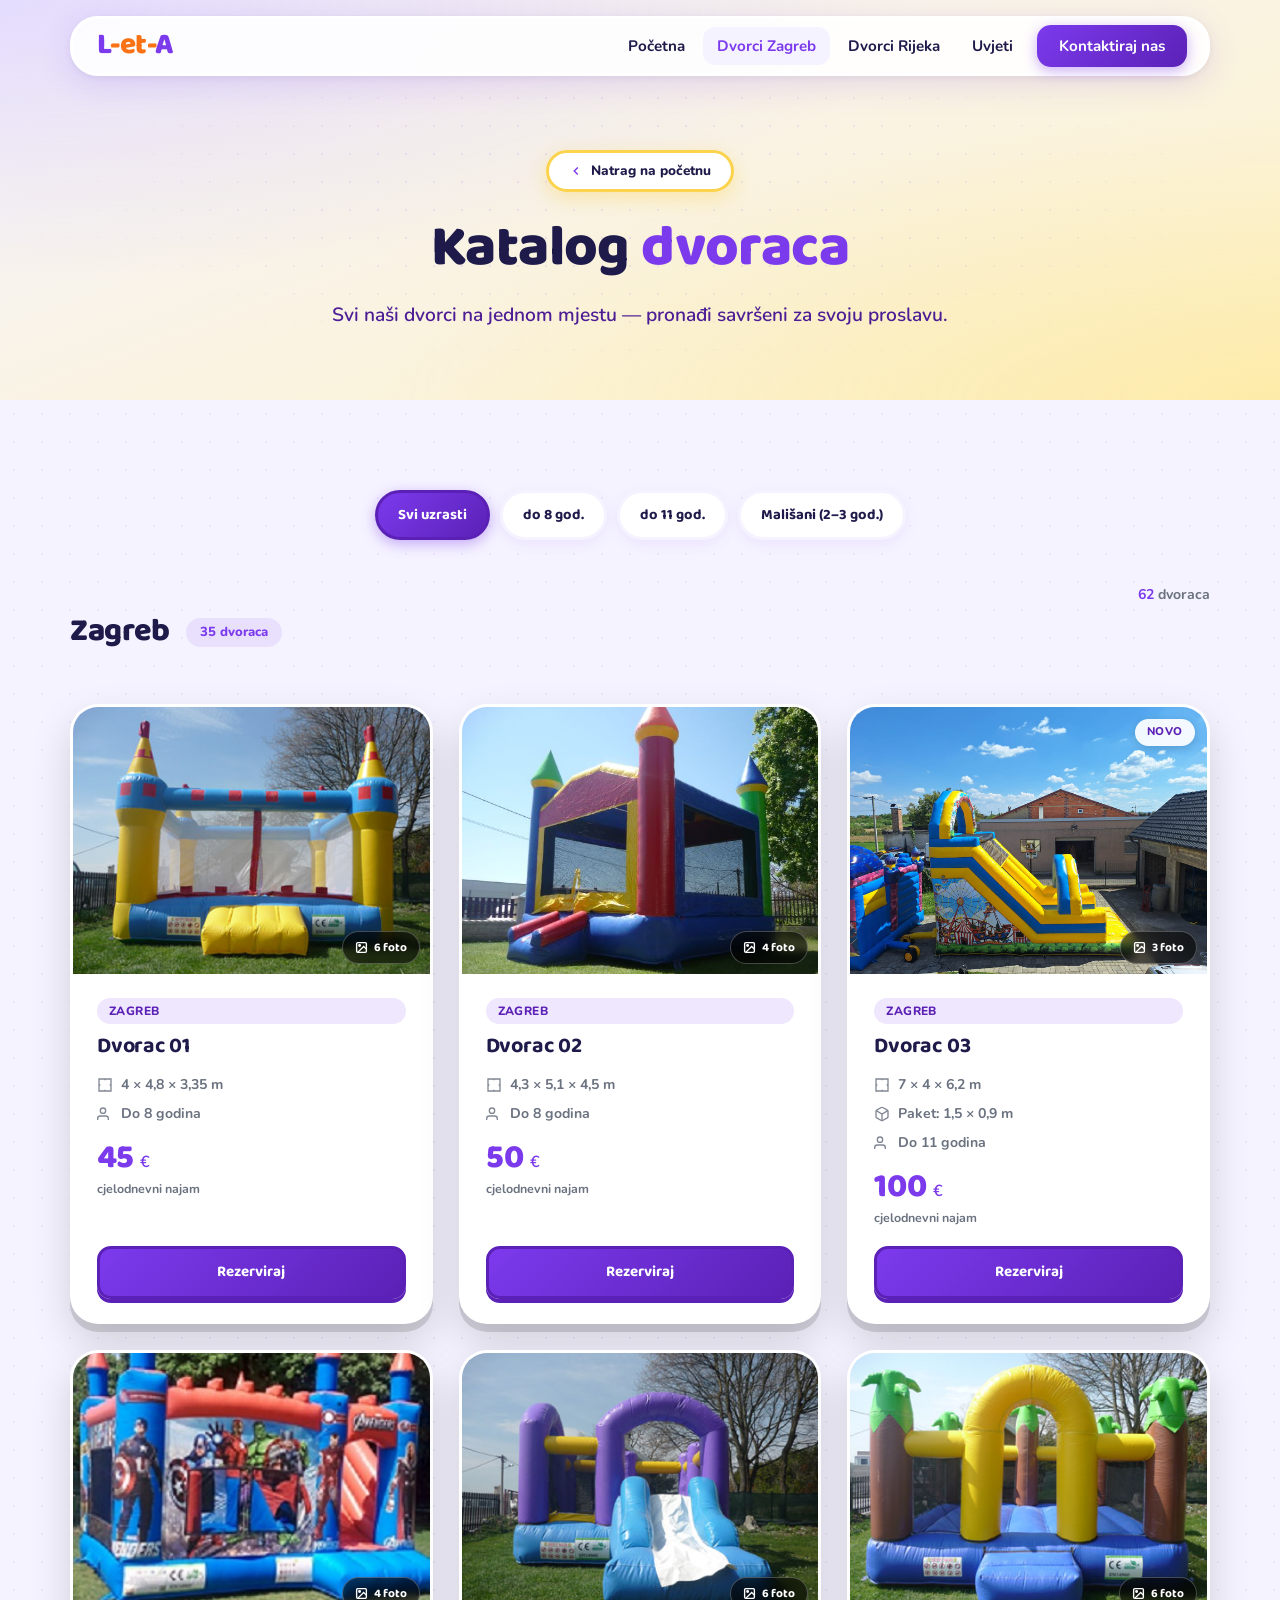
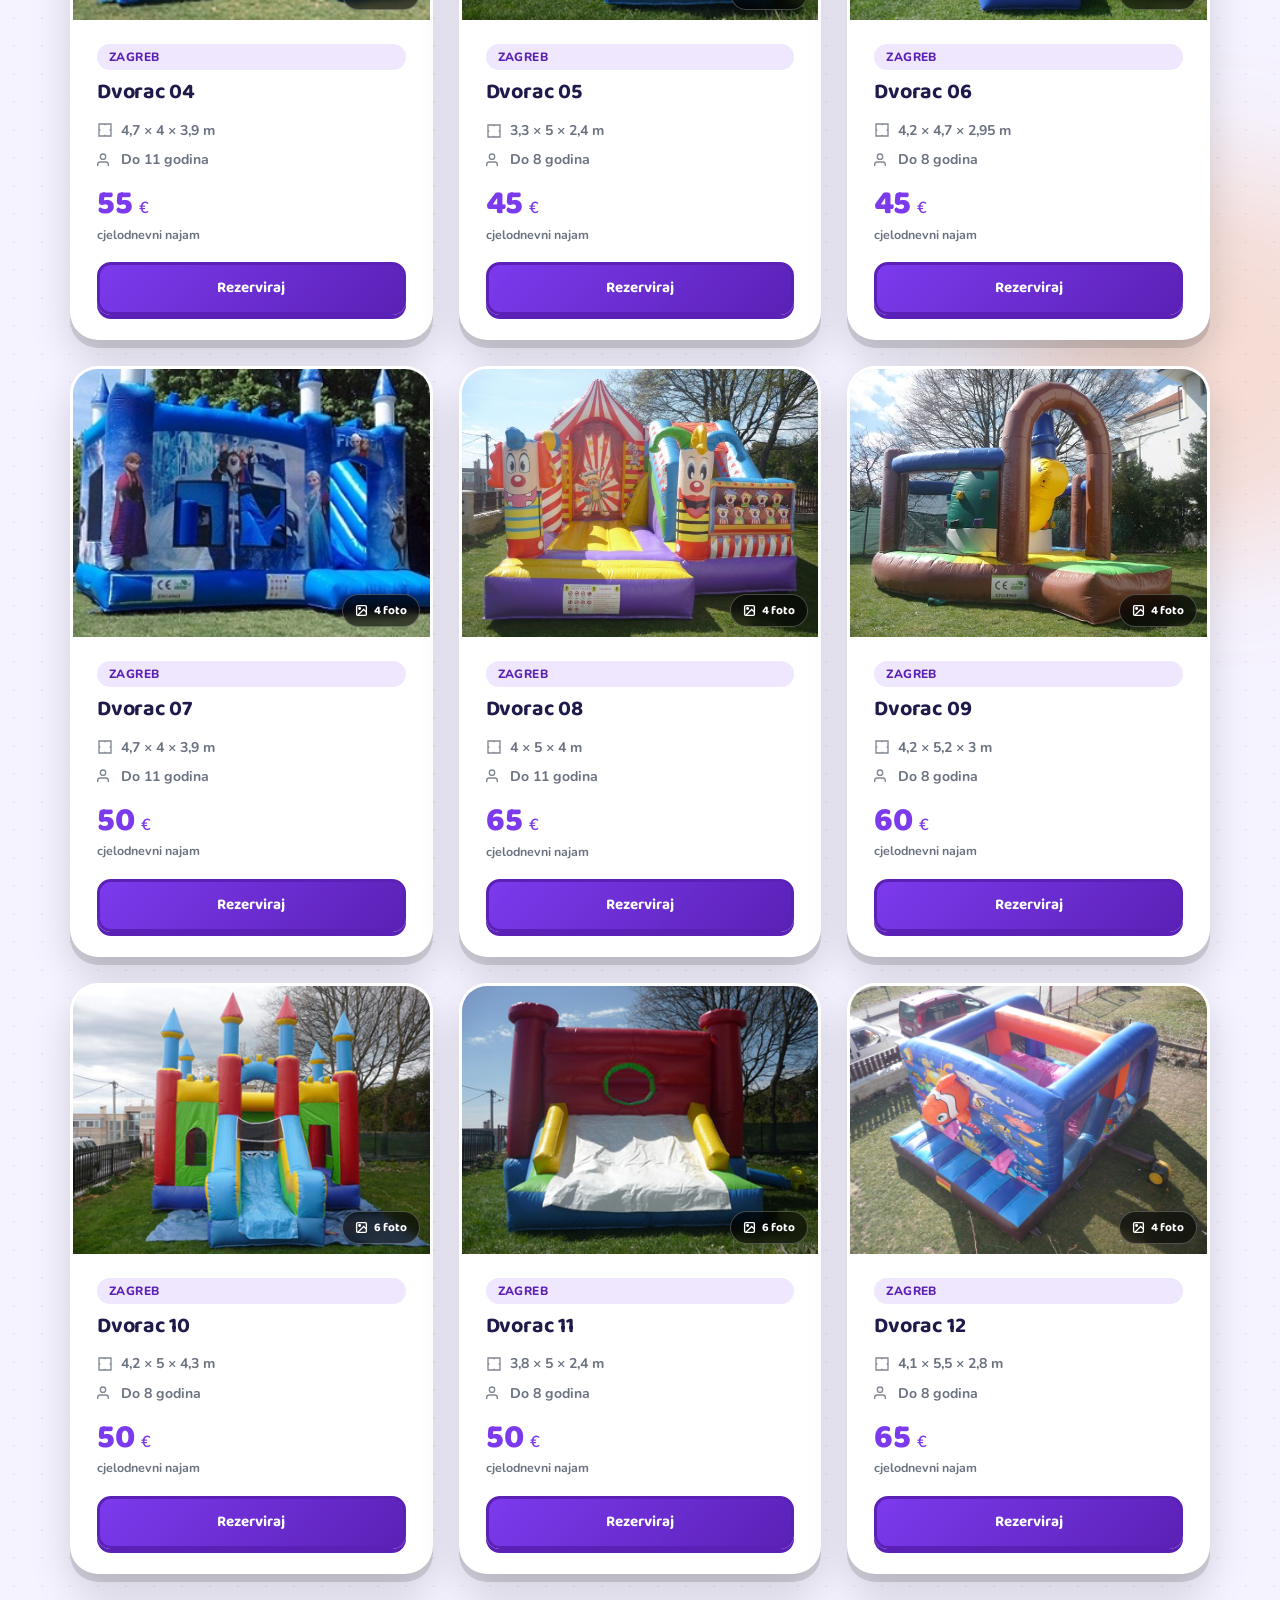
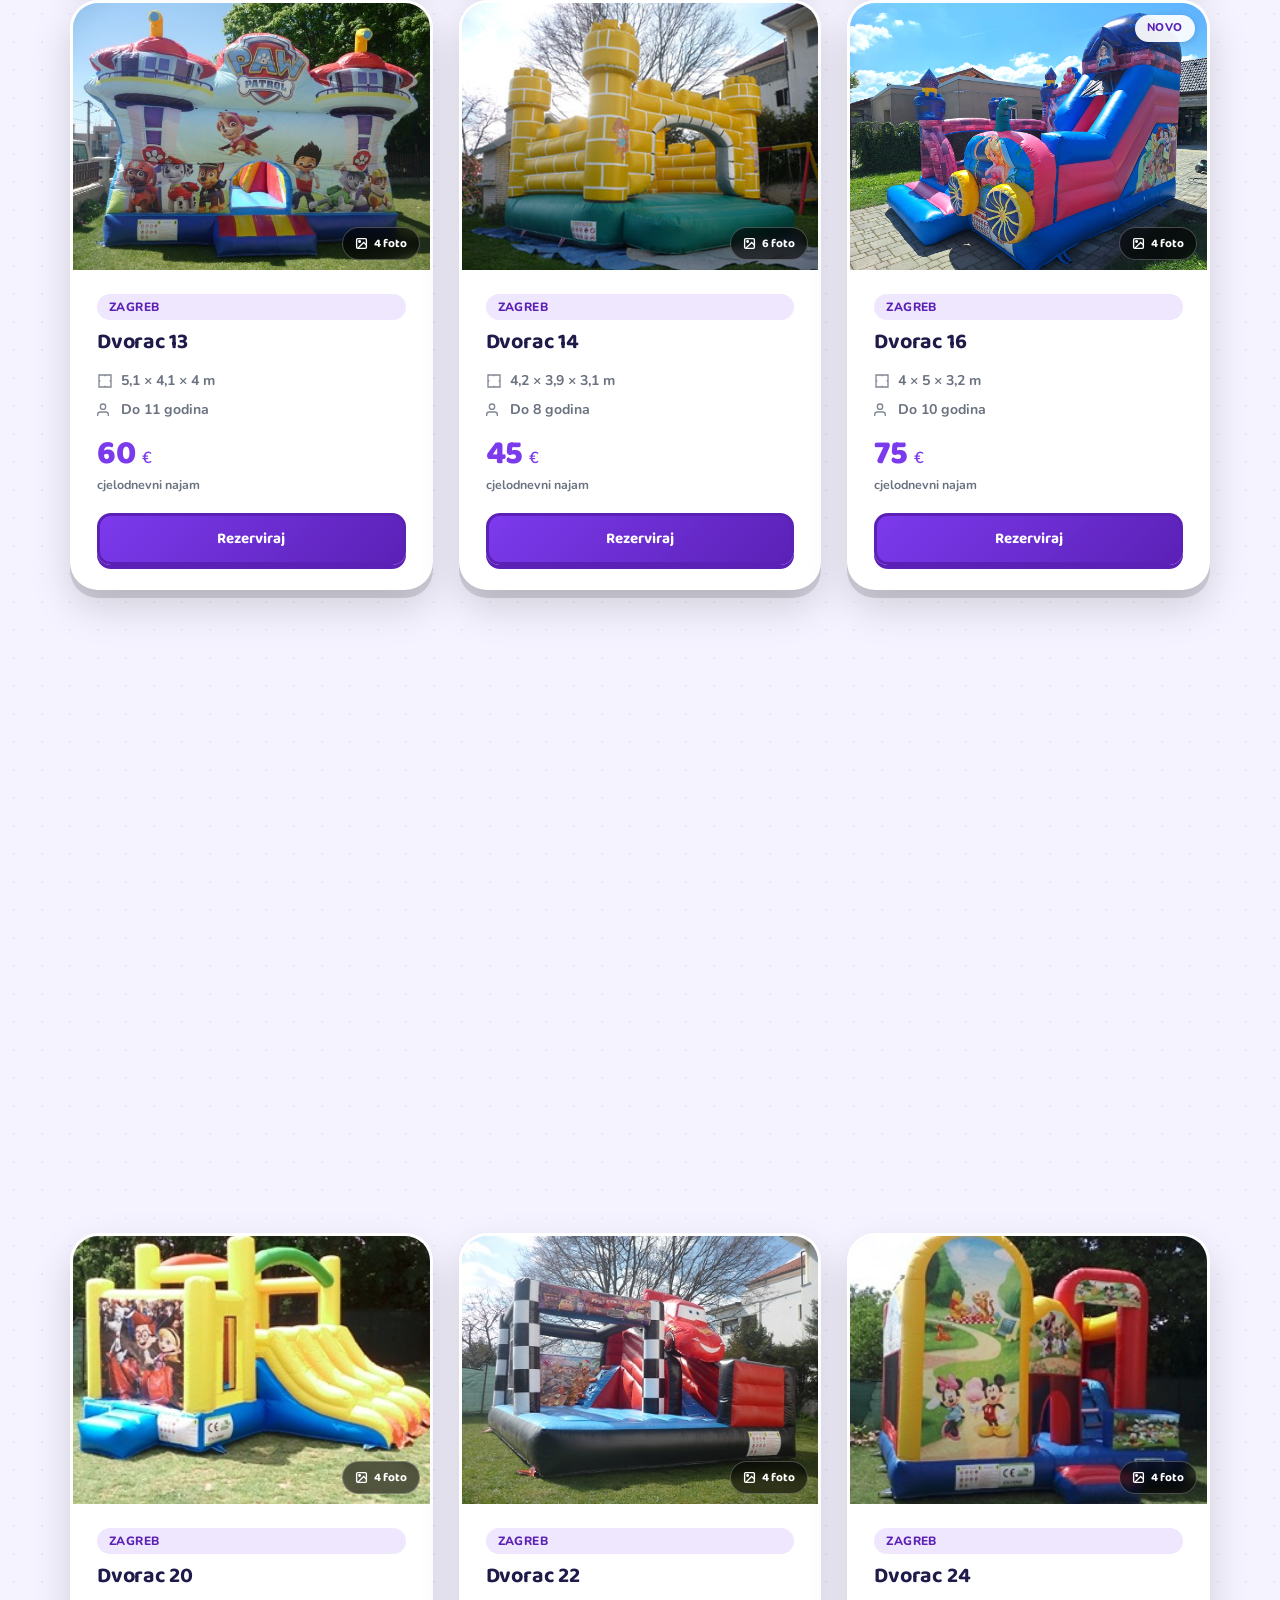
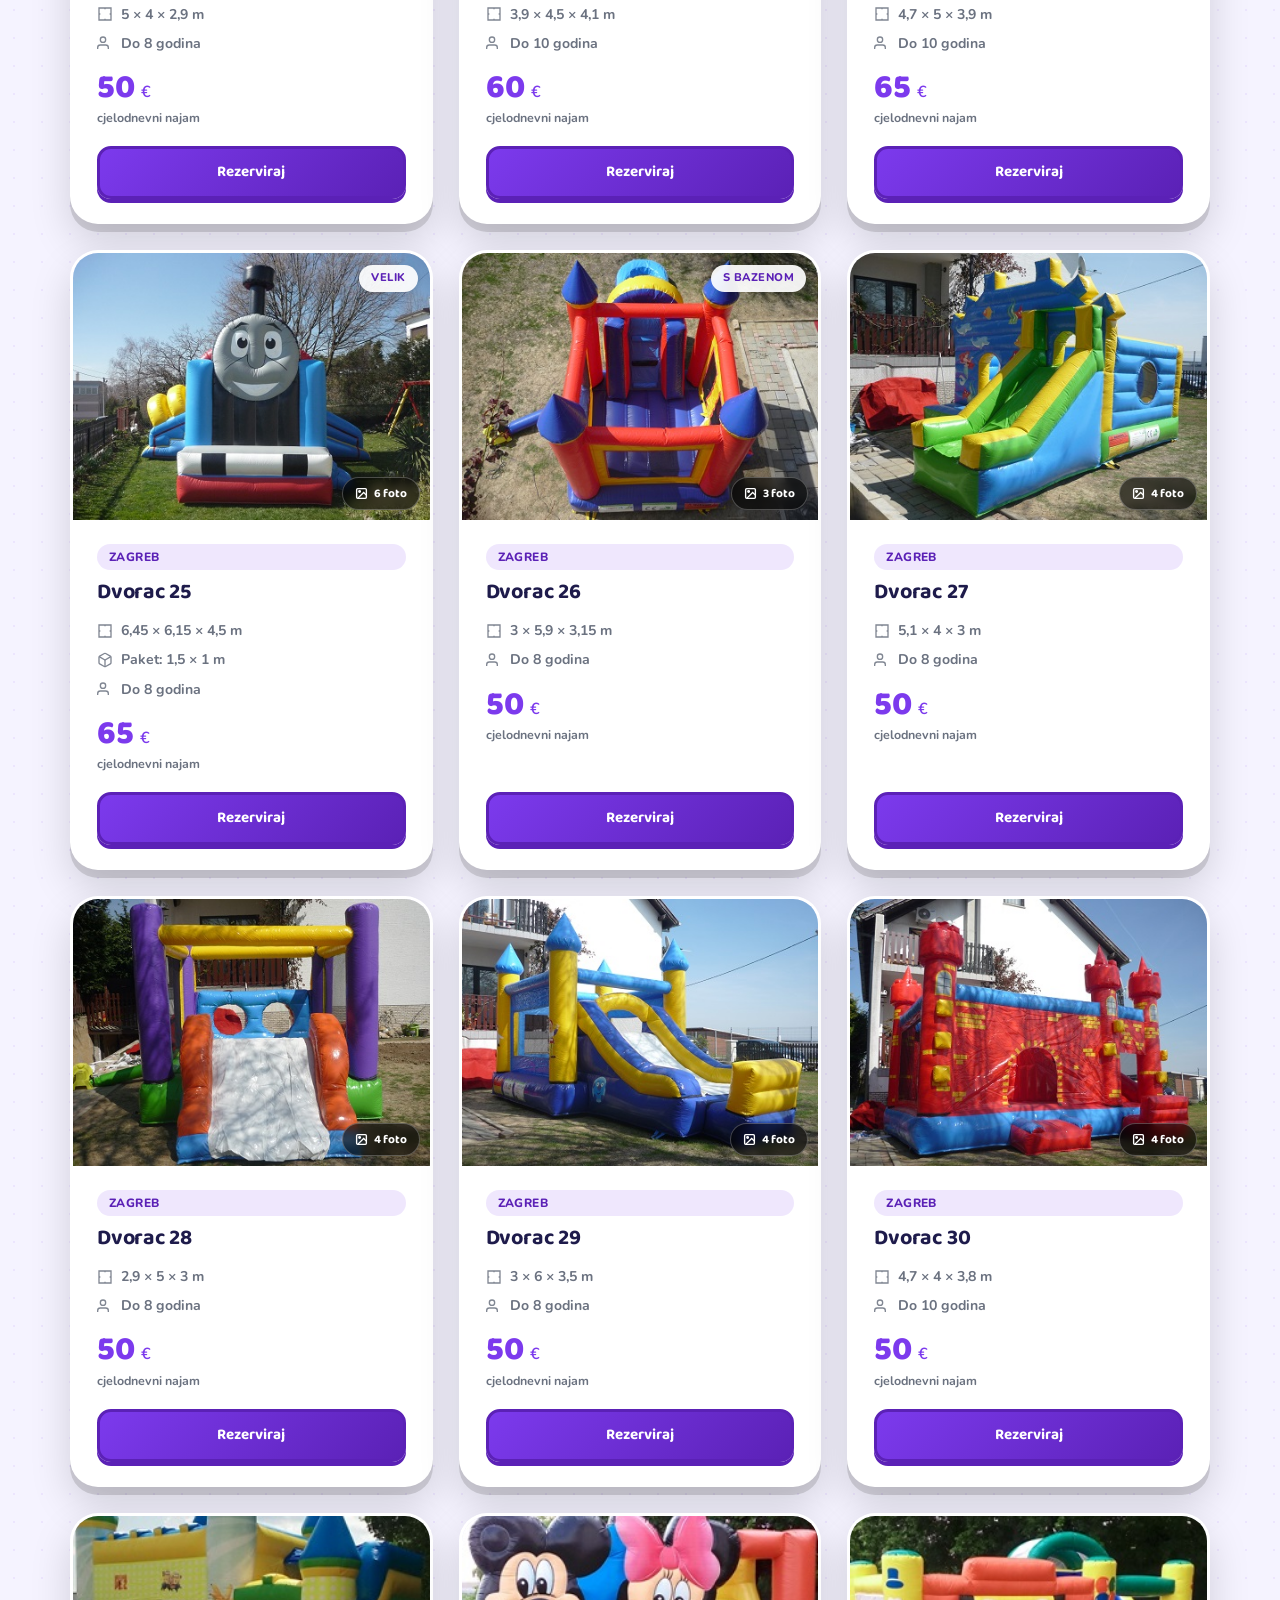
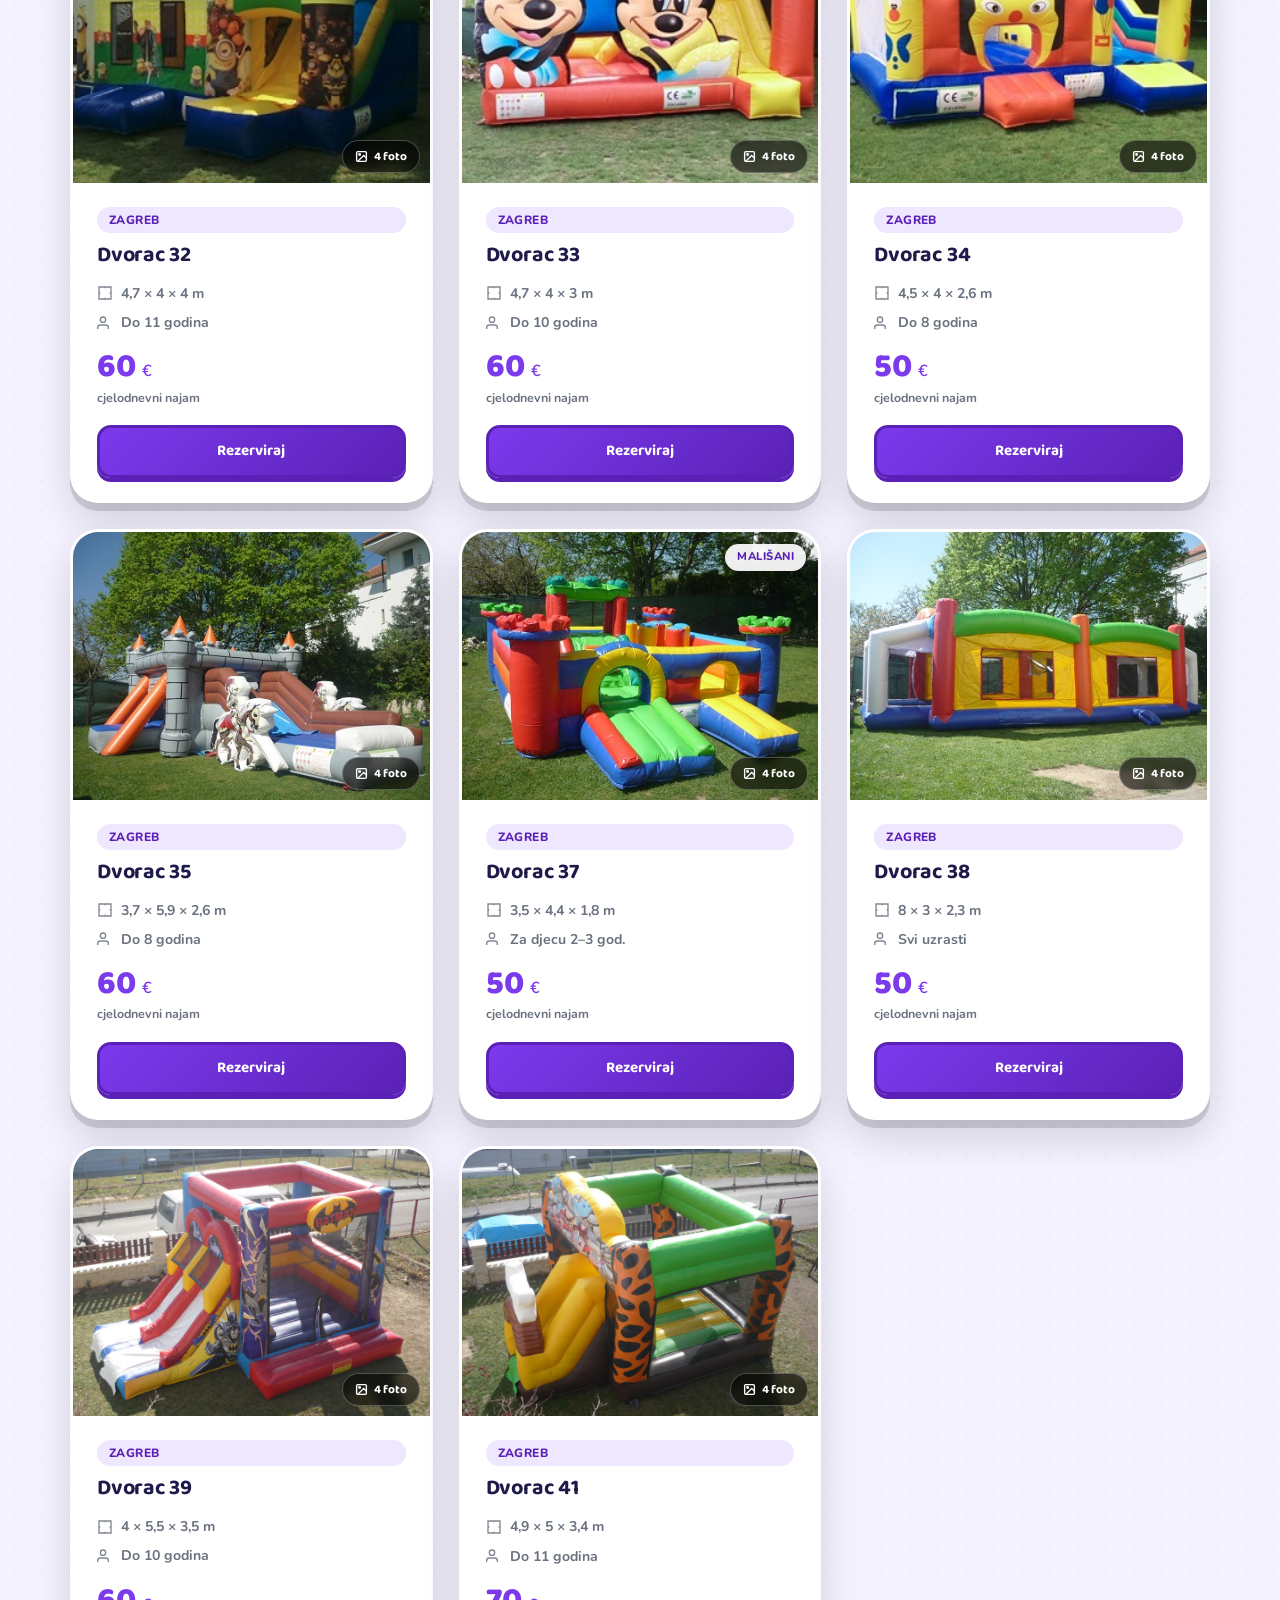
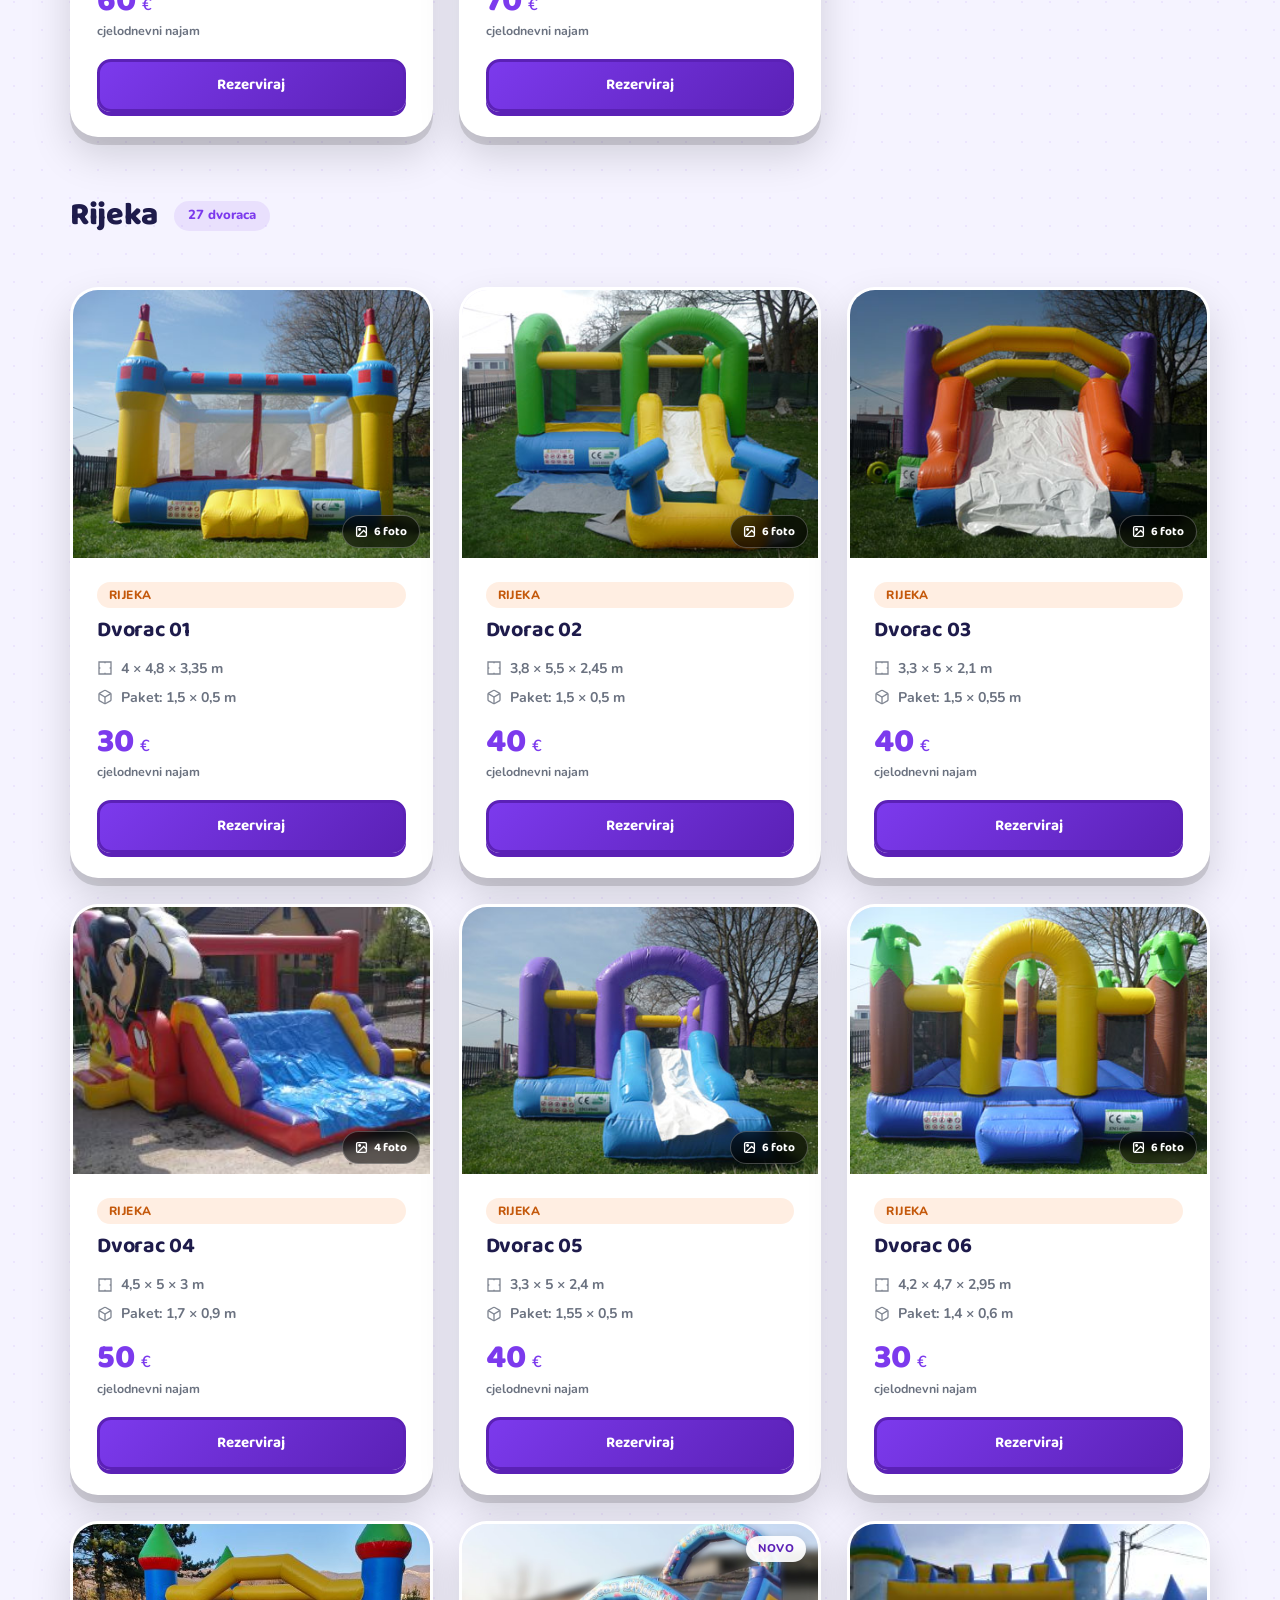
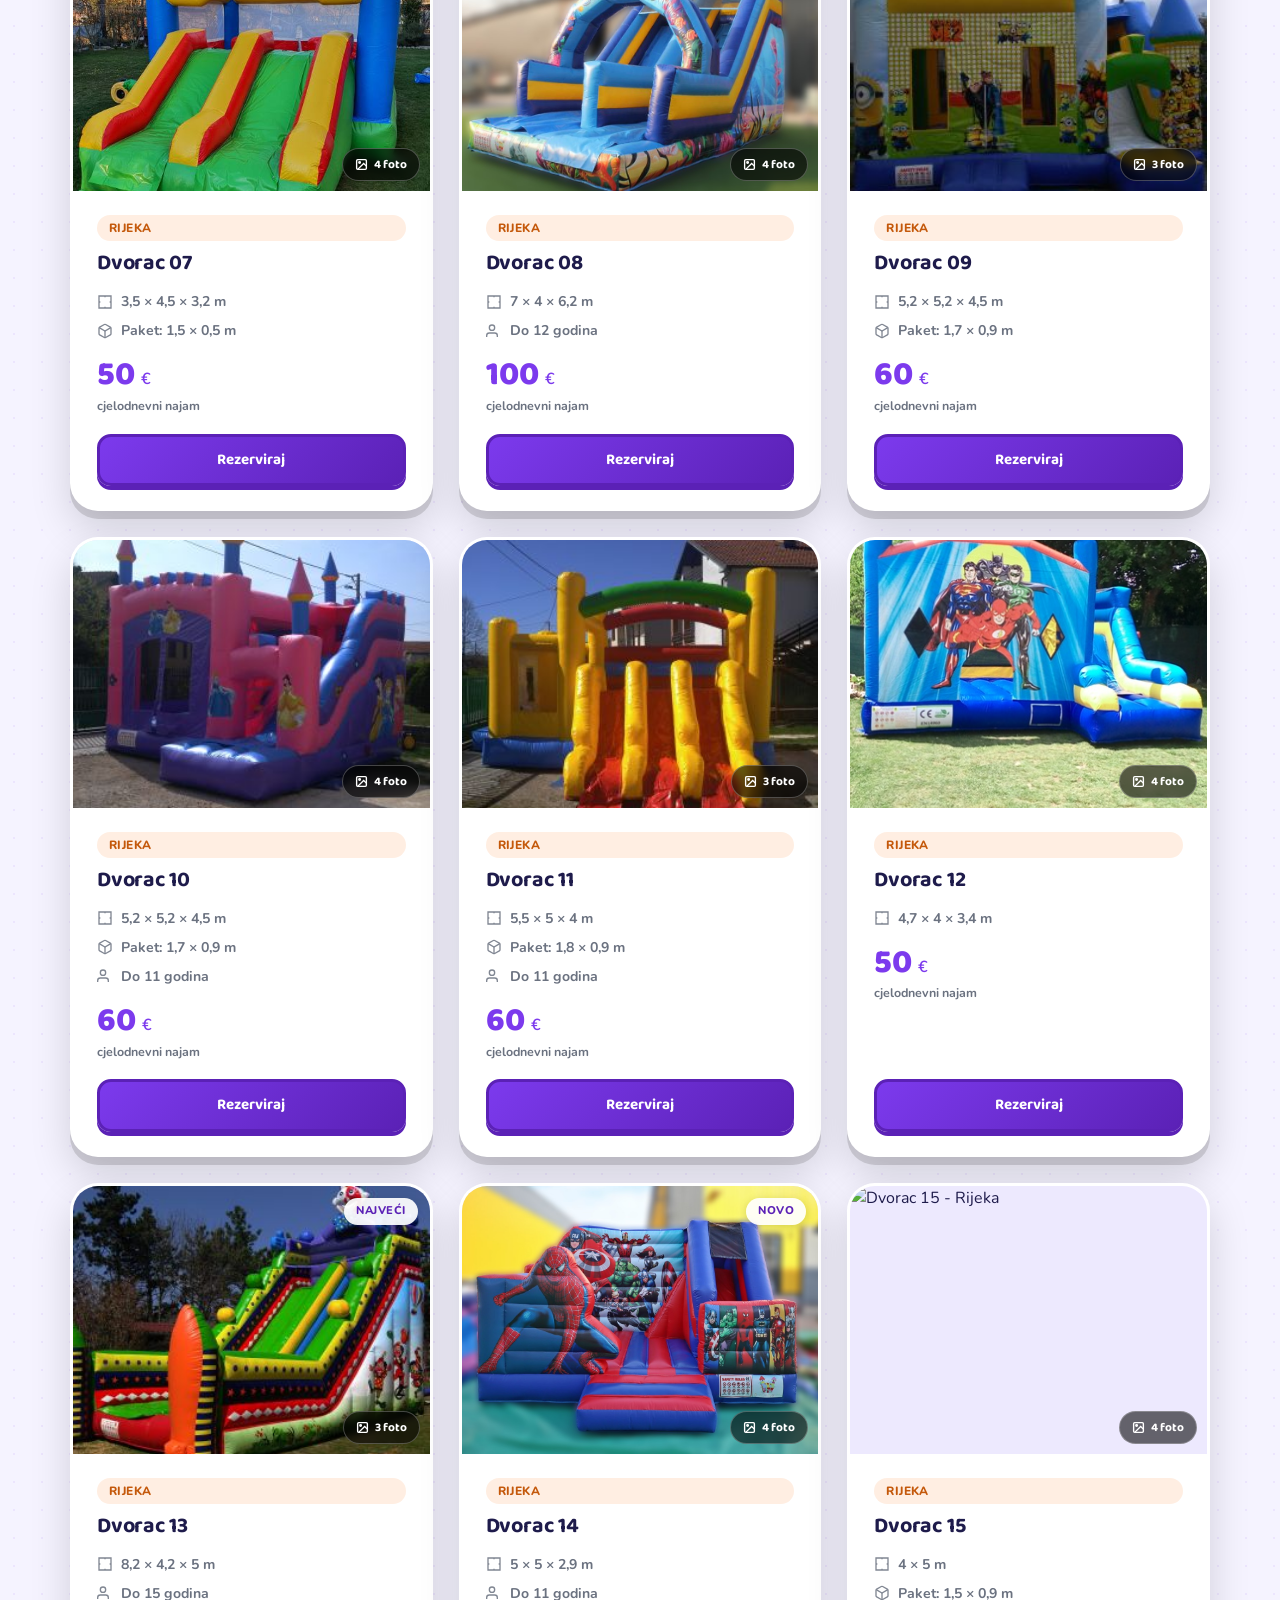
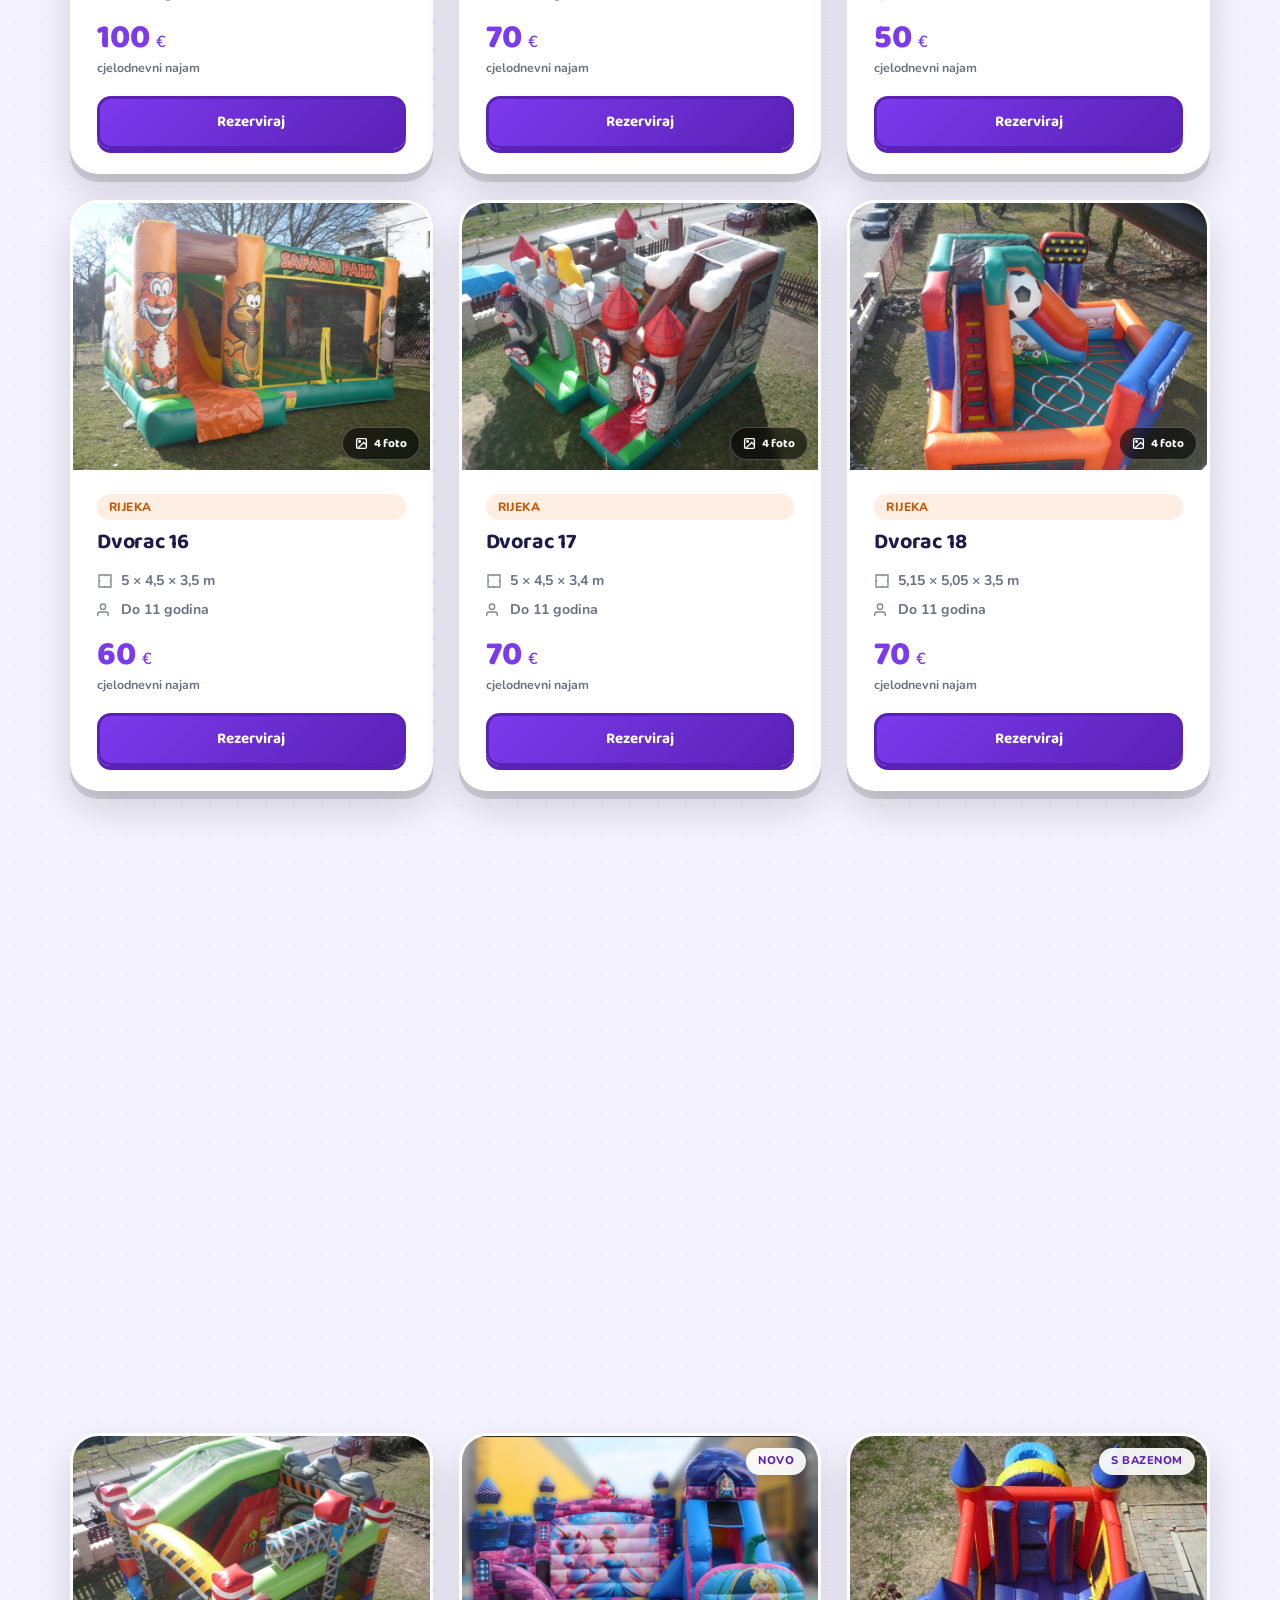
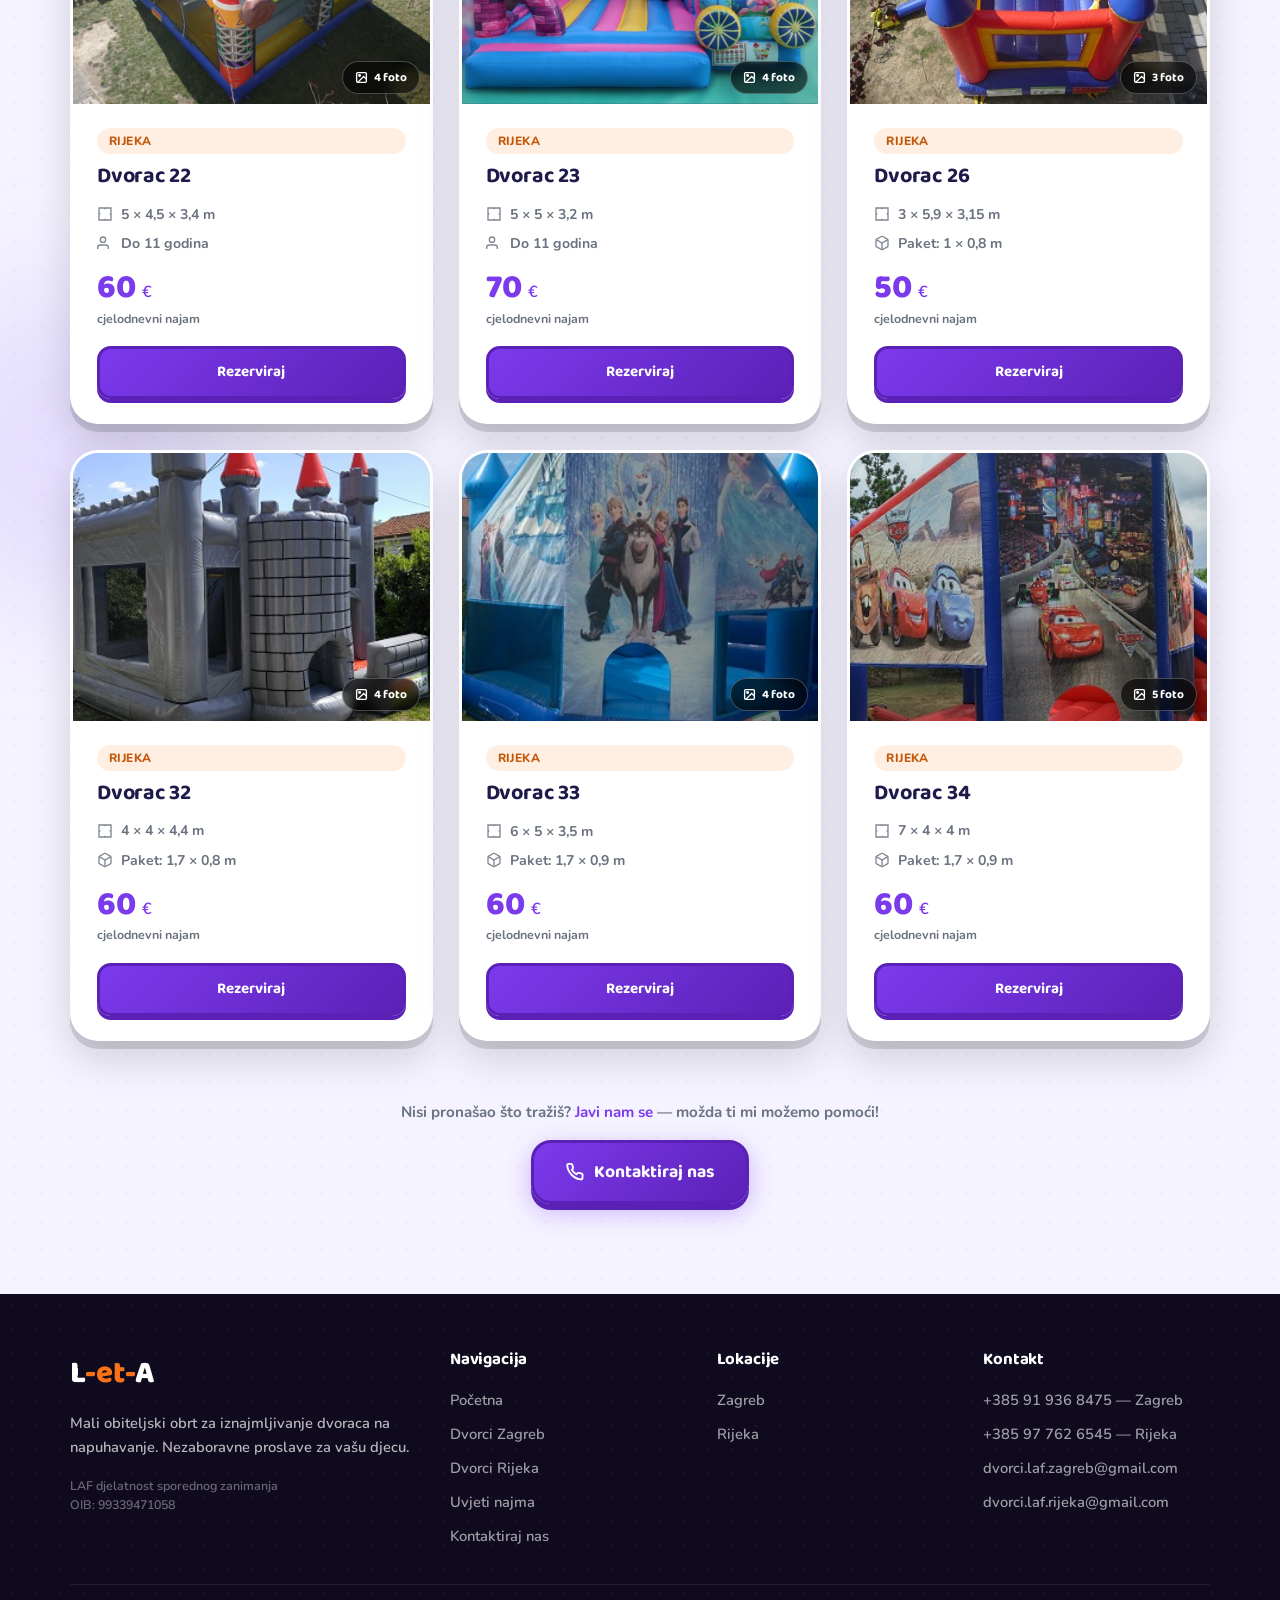
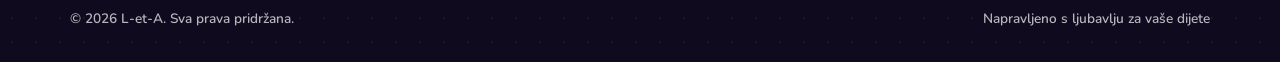
==== commit e09fc207: "finalni dodiri" ====
--- a/katalog.html
+++ b/katalog.html
@@ -113,8 +113,8 @@
     <div class="footer-col">
       <h4>Lokacije</h4>
       <ul class="footer-links">
-        <li><a href="index.html#lokacija-zagreb">Zagreb</a></li>
-        <li><a href="index.html#lokacija-rijeka">Rijeka</a></li>
+        <li><a href="kontakt.html#zagreb">Zagreb</a></li>
+        <li><a href="kontakt.html#rijeka">Rijeka</a></li>
       </ul>
     </div>
     <div class="footer-col">
--- a/css/style.css
+++ b/css/style.css
@@ -1740,33 +1740,42 @@
 .hero-layout .hero-btns { justify-content: flex-start; }
 .hero-layout .hero-stats { justify-content: flex-start; }
 .hero-imgs {
-  flex: 0 0 440px;
+  flex: 0 0 520px;
   position: relative;
-  height: 540px;
+  height: 560px;
 }
 .hero-img-stack { position: relative; width: 100%; height: 100%; }
 .hero-img {
   position: absolute;
-  width: 320px;
-  height: 375px;
   object-fit: cover;
-  border-radius: 24px;
-  border: 5px solid #fff;
-}
-.hero-img-back {
-  top: 15px; right: 0;
-  transform: rotate(-7deg);
-  box-shadow: 0 16px 48px rgba(0,0,0,0.16);
-}
-.hero-img-front {
-  bottom: 10px; left: 0;
-  transform: rotate(5deg);
-  box-shadow: 0 20px 56px rgba(0,0,0,0.22);
-  z-index: 2;
+  border-radius: 22px;
+  border: 4px solid #fff;
+  transition: transform 0.4s ease;
+}
+.hero-img-left {
+  width: 260px; height: 340px;
+  left: -10px; top: 70px;
+  transform: rotate(-8deg);
+  box-shadow: 0 14px 40px rgba(0,0,0,0.16);
+  z-index: 1;
+}
+.hero-img-center {
+  width: 300px; height: 390px;
+  left: 50%; top: 50%;
+  transform: translate(-50%, -50%);
+  box-shadow: 0 20px 56px rgba(0,0,0,0.24);
+  z-index: 3;
+}
+.hero-img-right {
+  width: 260px; height: 340px;
+  right: -10px; top: 70px;
+  transform: rotate(8deg);
+  box-shadow: 0 14px 40px rgba(0,0,0,0.16);
+  z-index: 1;
 }
 .hero-img-badge {
   position: absolute;
-  top: -4px; left: 50%;
+  top: 38px; left: 50%;
   transform: translateX(-50%) rotate(-4deg);
   z-index: 10;
   background: #fff;
@@ -1793,10 +1802,10 @@
   .hero-layout .hero-content { text-align: center; }
   .hero-layout .hero-btns { justify-content: center; }
   .hero-layout .hero-stats { justify-content: center; }
-  .hero-imgs { flex: none; height: 260px; width: 100%; max-width: 380px; }
-  .hero-img { width: 196px; height: 230px; border-width: 4px; }
-  .hero-img-back { right: 0; top: 8px; }
-  .hero-img-front { left: 0; bottom: 0; }
+  .hero-imgs { flex: none; height: 250px; width: 100%; max-width: 380px; }
+  .hero-img-left { width: 150px; height: 195px; left: -5px; top: 28px; border-width: 3px; }
+  .hero-img-center { width: 175px; height: 225px; border-width: 3px; }
+  .hero-img-right { width: 150px; height: 195px; right: -5px; top: 28px; border-width: 3px; }
   .hero-img-badge { font-size: 0.76rem; padding: 7px 14px; top: -14px; }
 }
 
@@ -1944,17 +1953,25 @@
 .catalog-image-nav { -webkit-tap-highlight-color: transparent; }
 
 /* ─── CITY CONTACT PANELS (kontakt.html redesign) ─── */
-.city-contact-grid {
-  display: grid;
-  grid-template-columns: 1fr 1px 1fr;
-  gap: 0 28px;
+.city-sections-wrapper {
+  display: flex;
   align-items: stretch;
+  gap: 0;
   margin-bottom: 40px;
 }
+.city-section {
+  flex: 1;
+  display: flex;
+  flex-direction: column;
+  gap: 24px;
+}
 .city-divider {
+  width: 1px;
   background: rgba(255,255,255,0.15);
   border-radius: 2px;
   align-self: stretch;
+  margin: 0 28px;
+  flex-shrink: 0;
 }
 .city-contact-panel {
   background: rgba(255,255,255,0.07);
@@ -2000,19 +2017,7 @@
   border: none;
   display: block;
 }
-.contact-hash-map {
-  margin-bottom: 32px;
-  display: flex;
-  flex-direction: column;
-  gap: 12px;
-}
-.contact-maps-section { margin: 8px 0; }
-.contact-maps-grid {
-  display: grid;
-  grid-template-columns: 1fr 1fr;
-  gap: 24px;
-}
-.contact-map-col {
+.city-map-block {
   display: flex;
   flex-direction: column;
   gap: 12px;
@@ -2108,9 +2113,8 @@
 }
 
 @media (max-width: 768px) {
-  .city-contact-grid  { grid-template-columns: 1fr; gap: 20px; }
-  .city-divider       { display: none; }
-  .contact-maps-grid  { grid-template-columns: 1fr; gap: 20px; }
+  .city-sections-wrapper { flex-direction: column; }
+  .city-divider          { display: none; }
   .map-embed-inline   { height: 180px; }
   .terms-locations-grid { grid-template-columns: 1fr; gap: 20px; }
   .terms-location-map { height: 180px; }
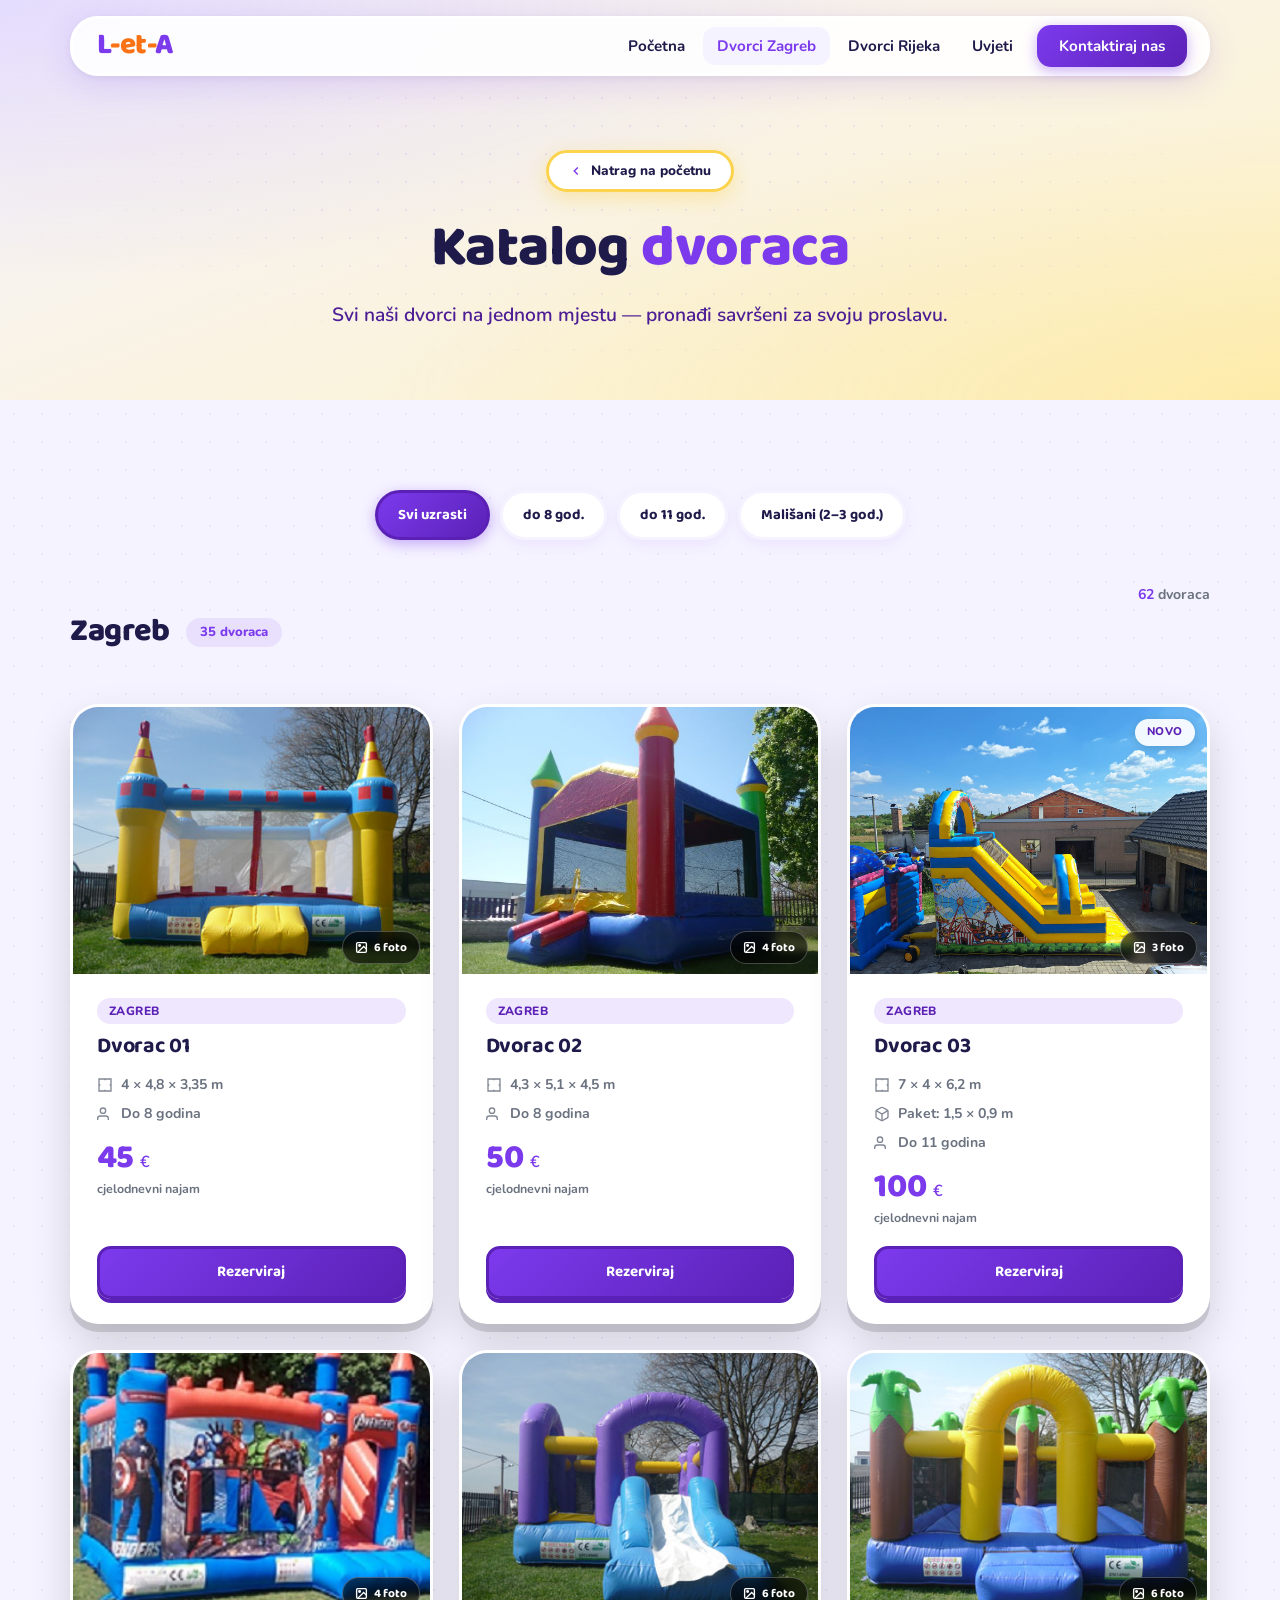
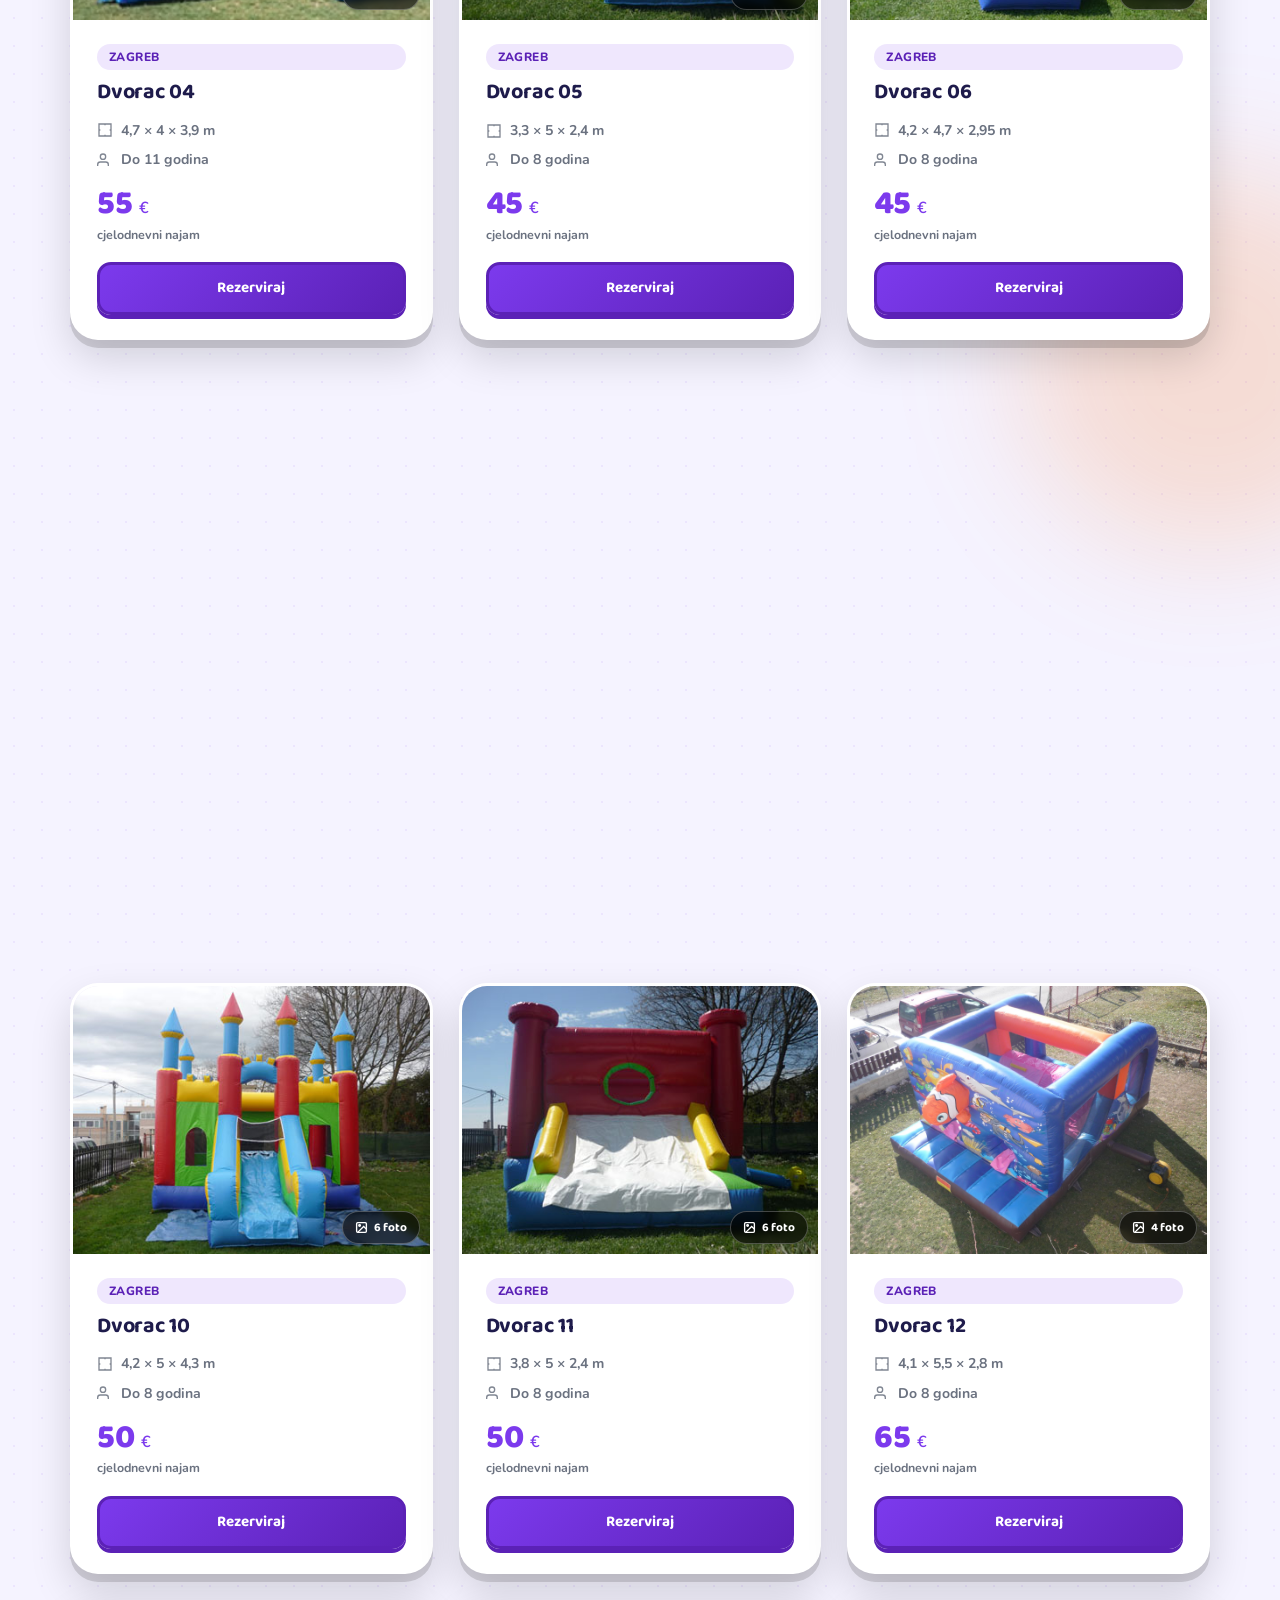
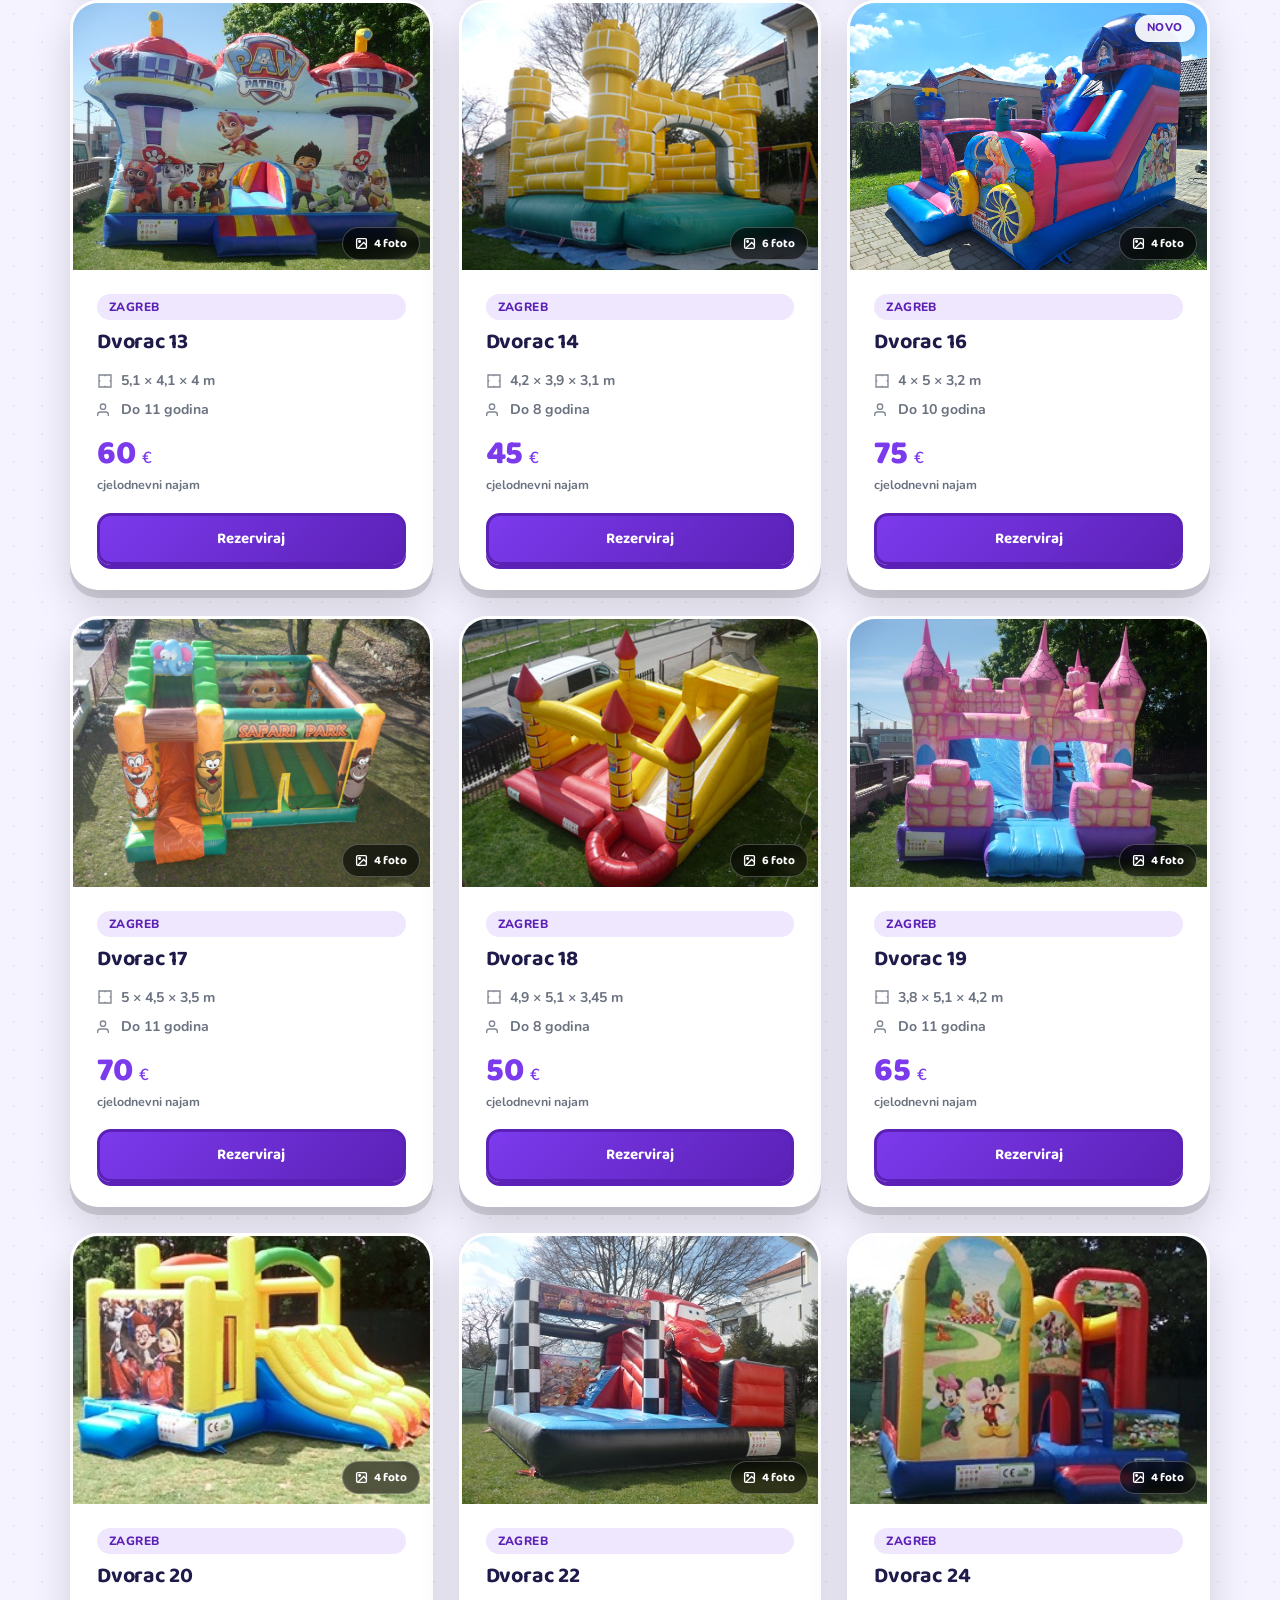
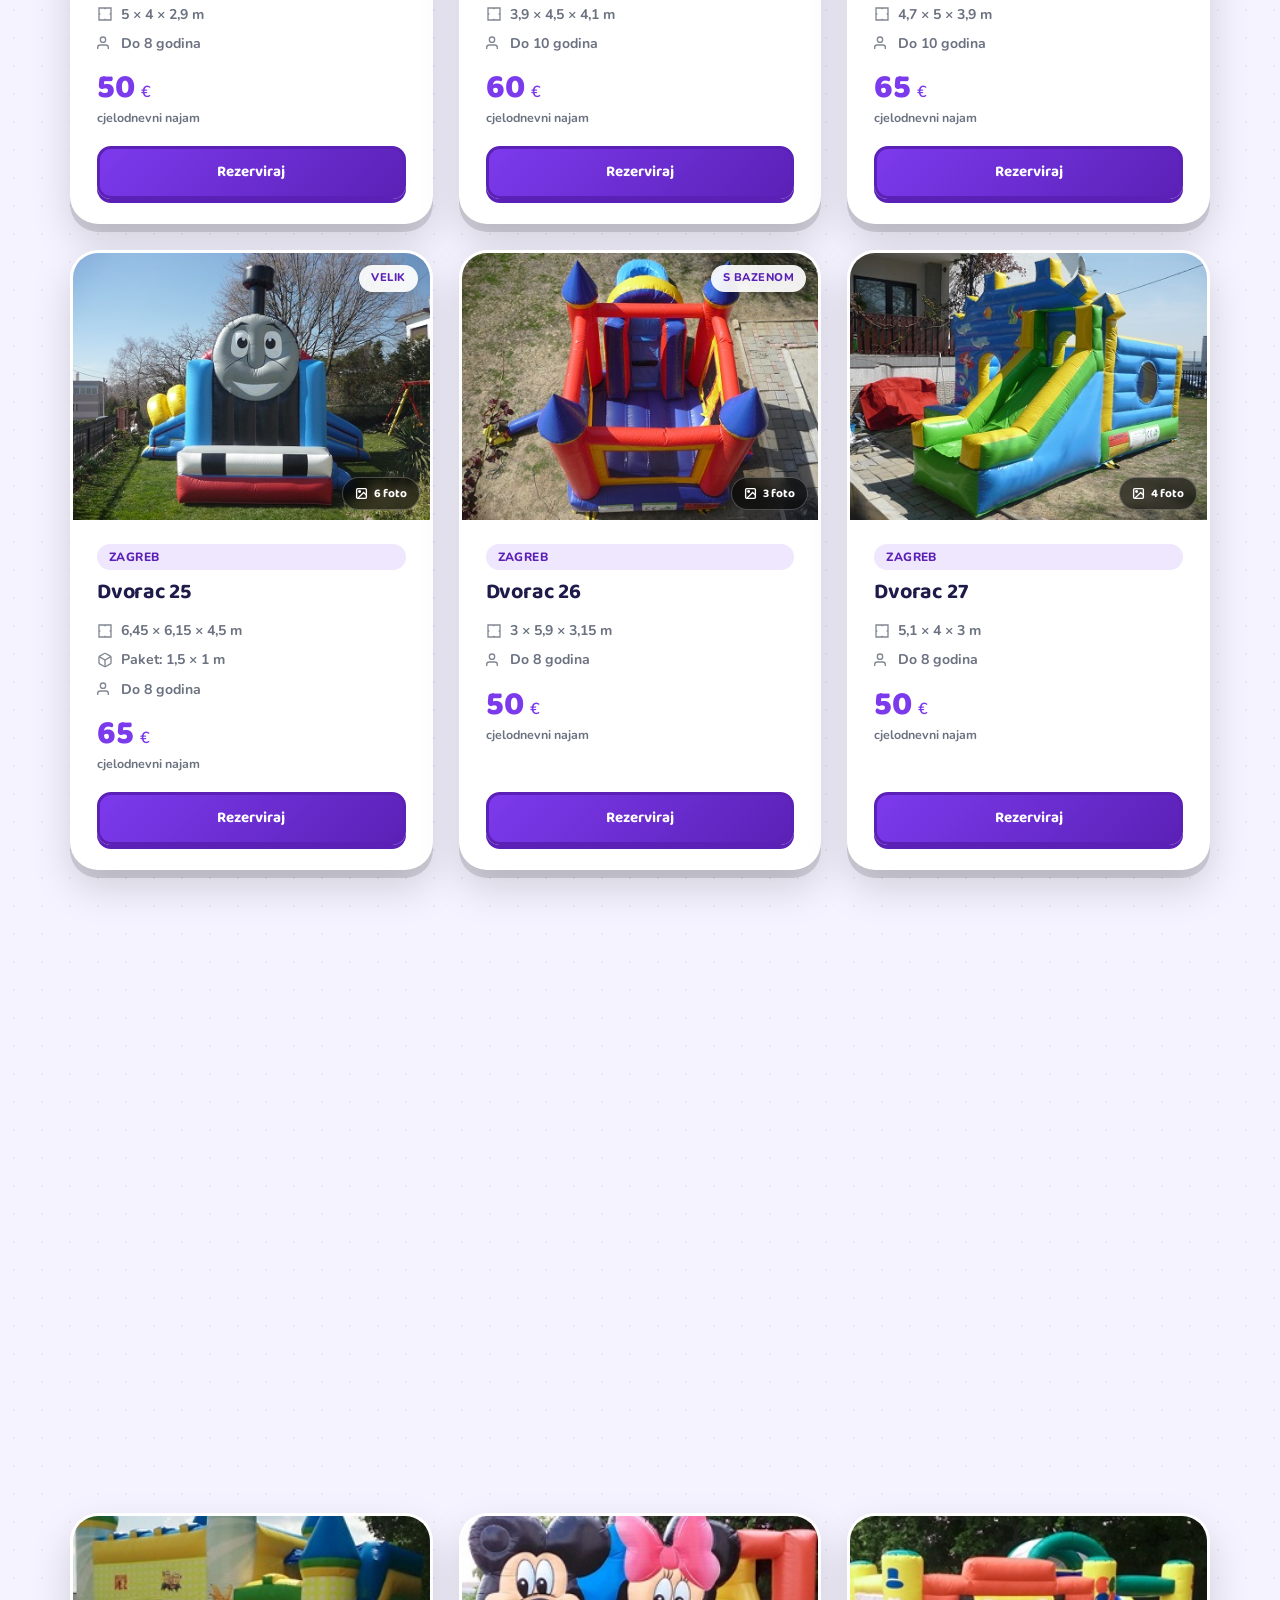
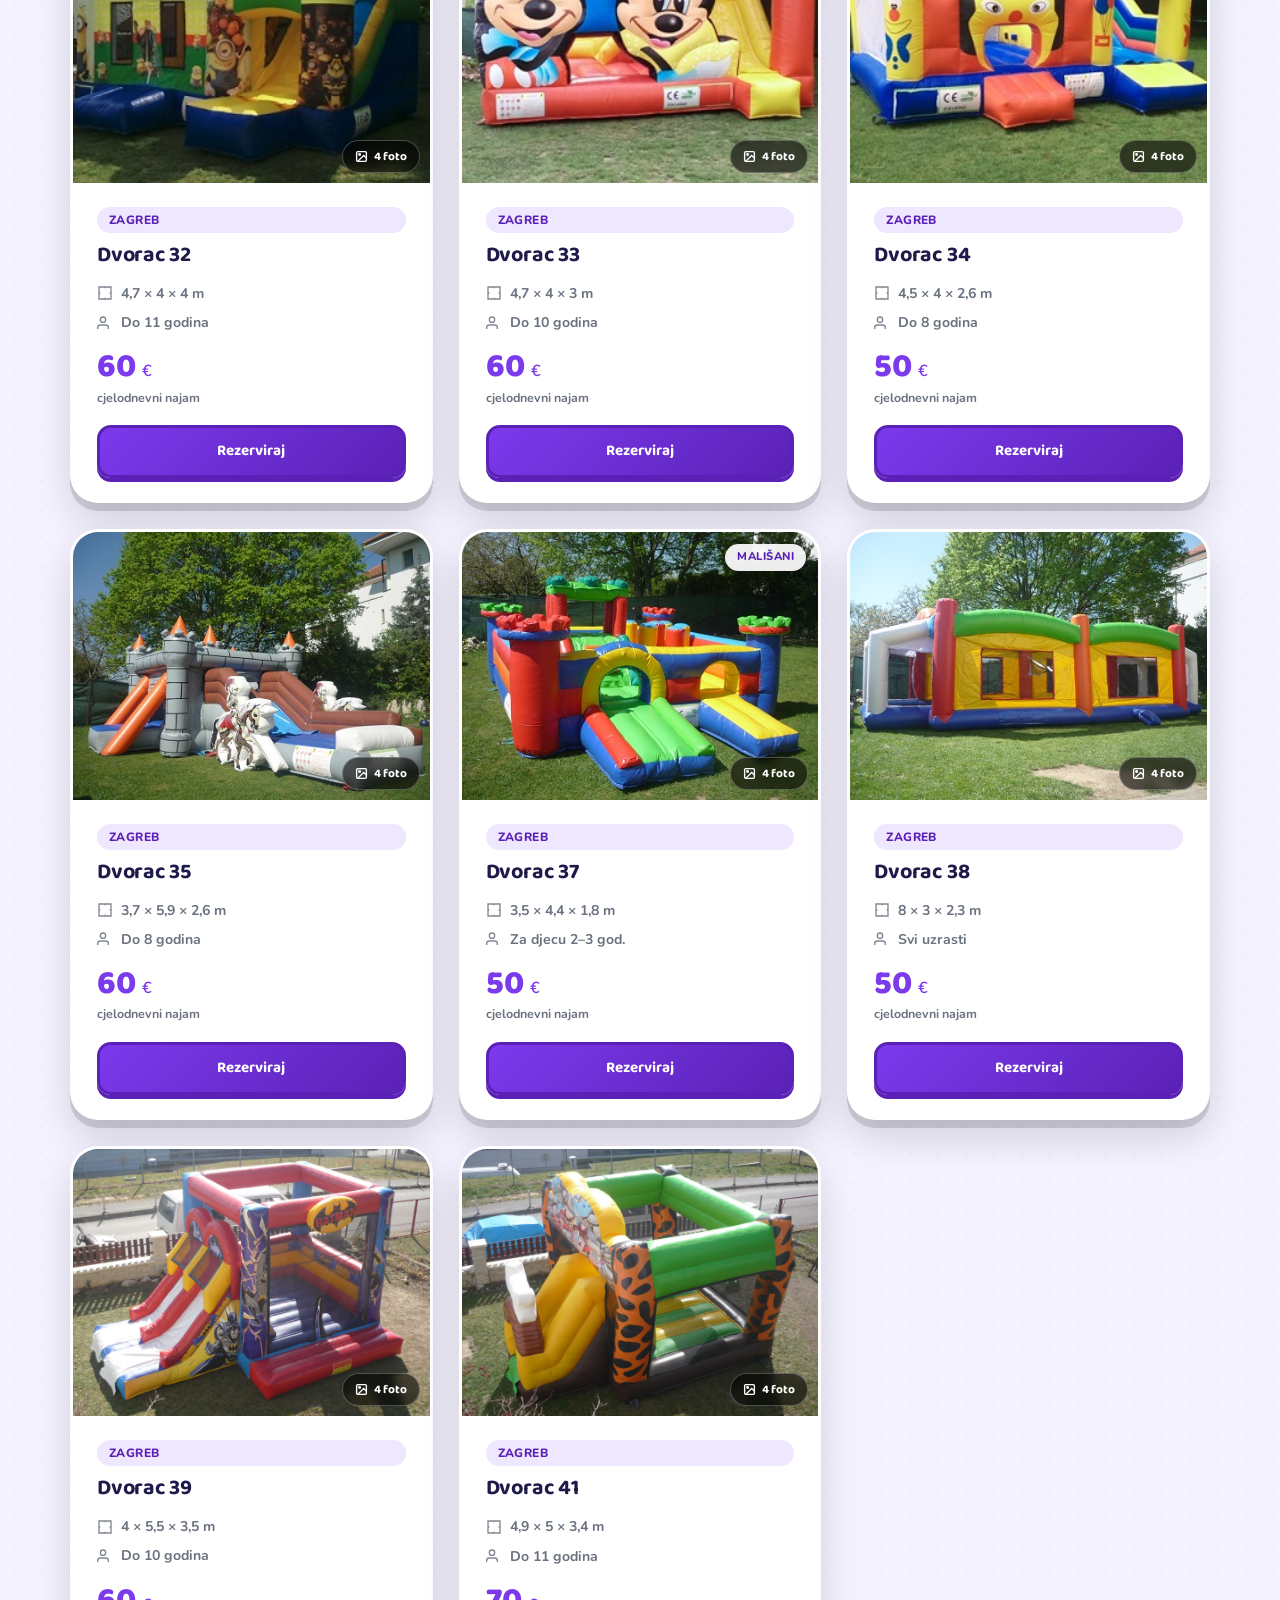
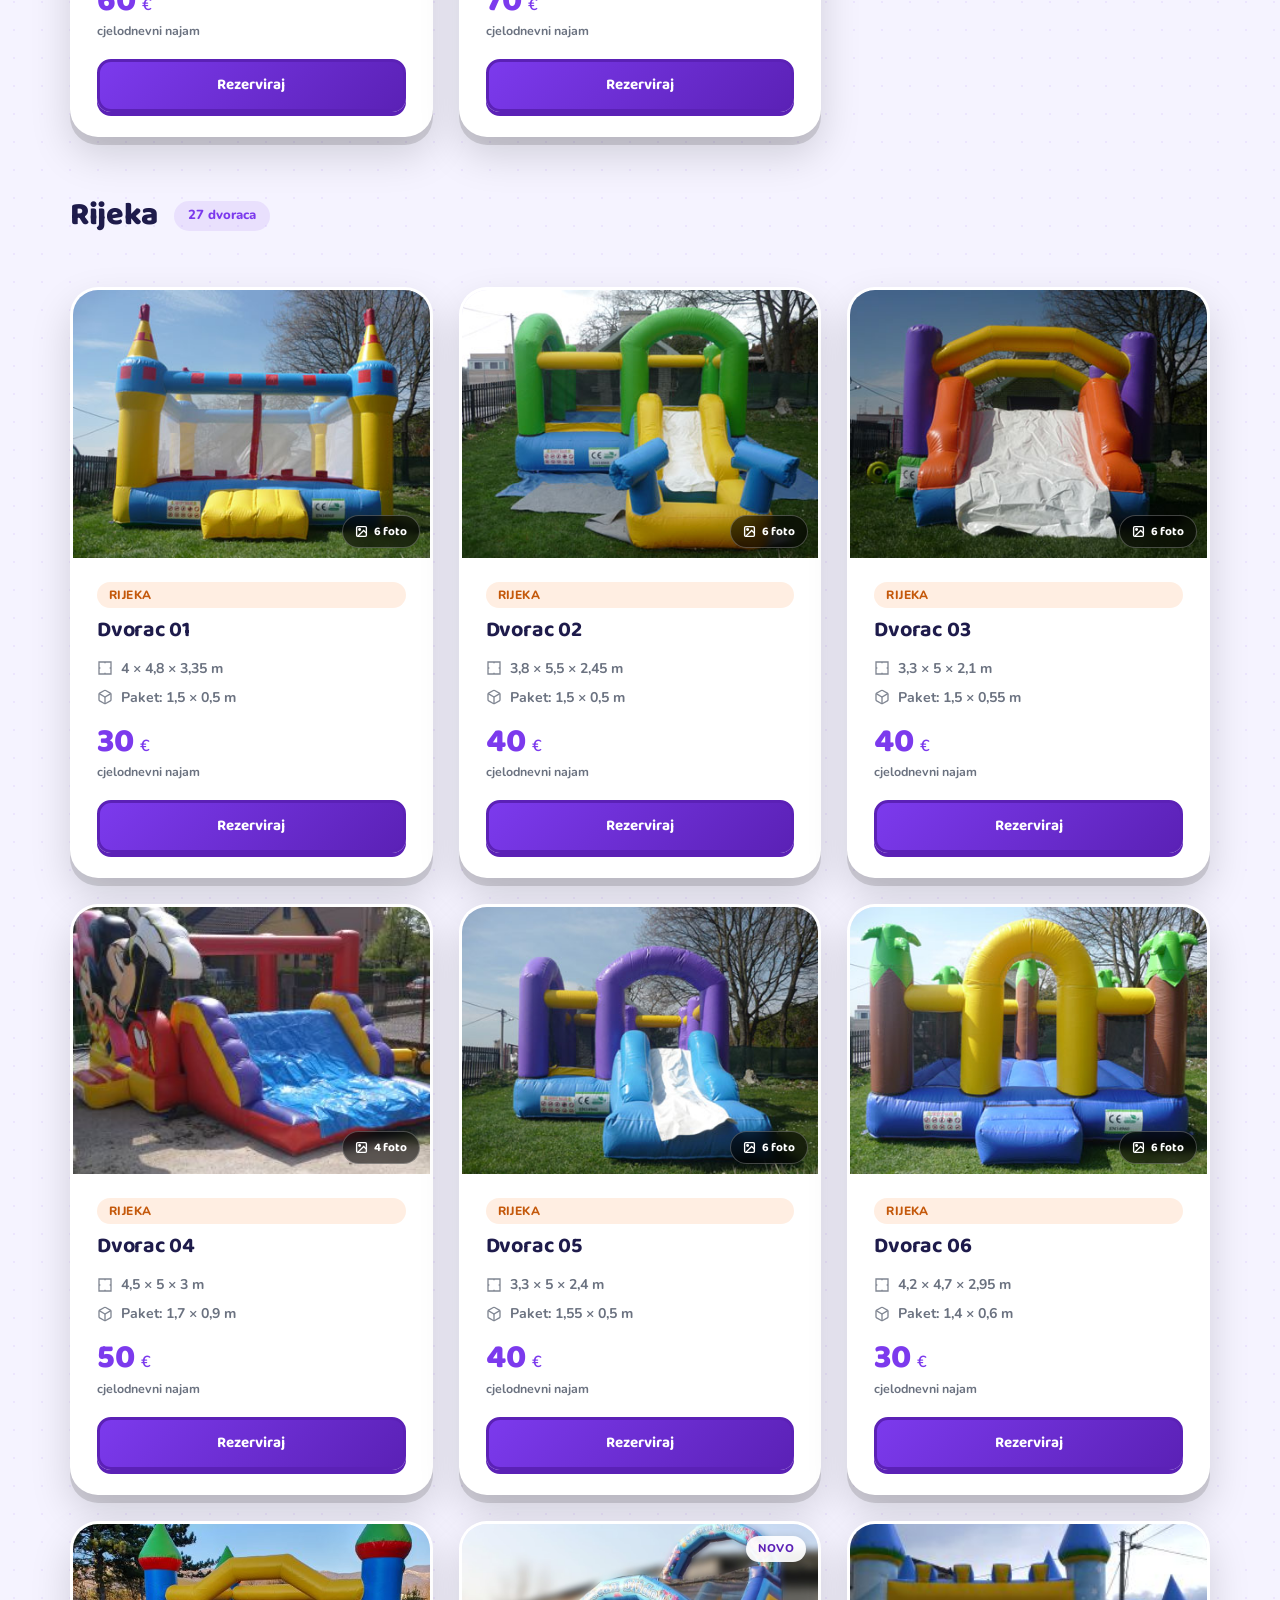
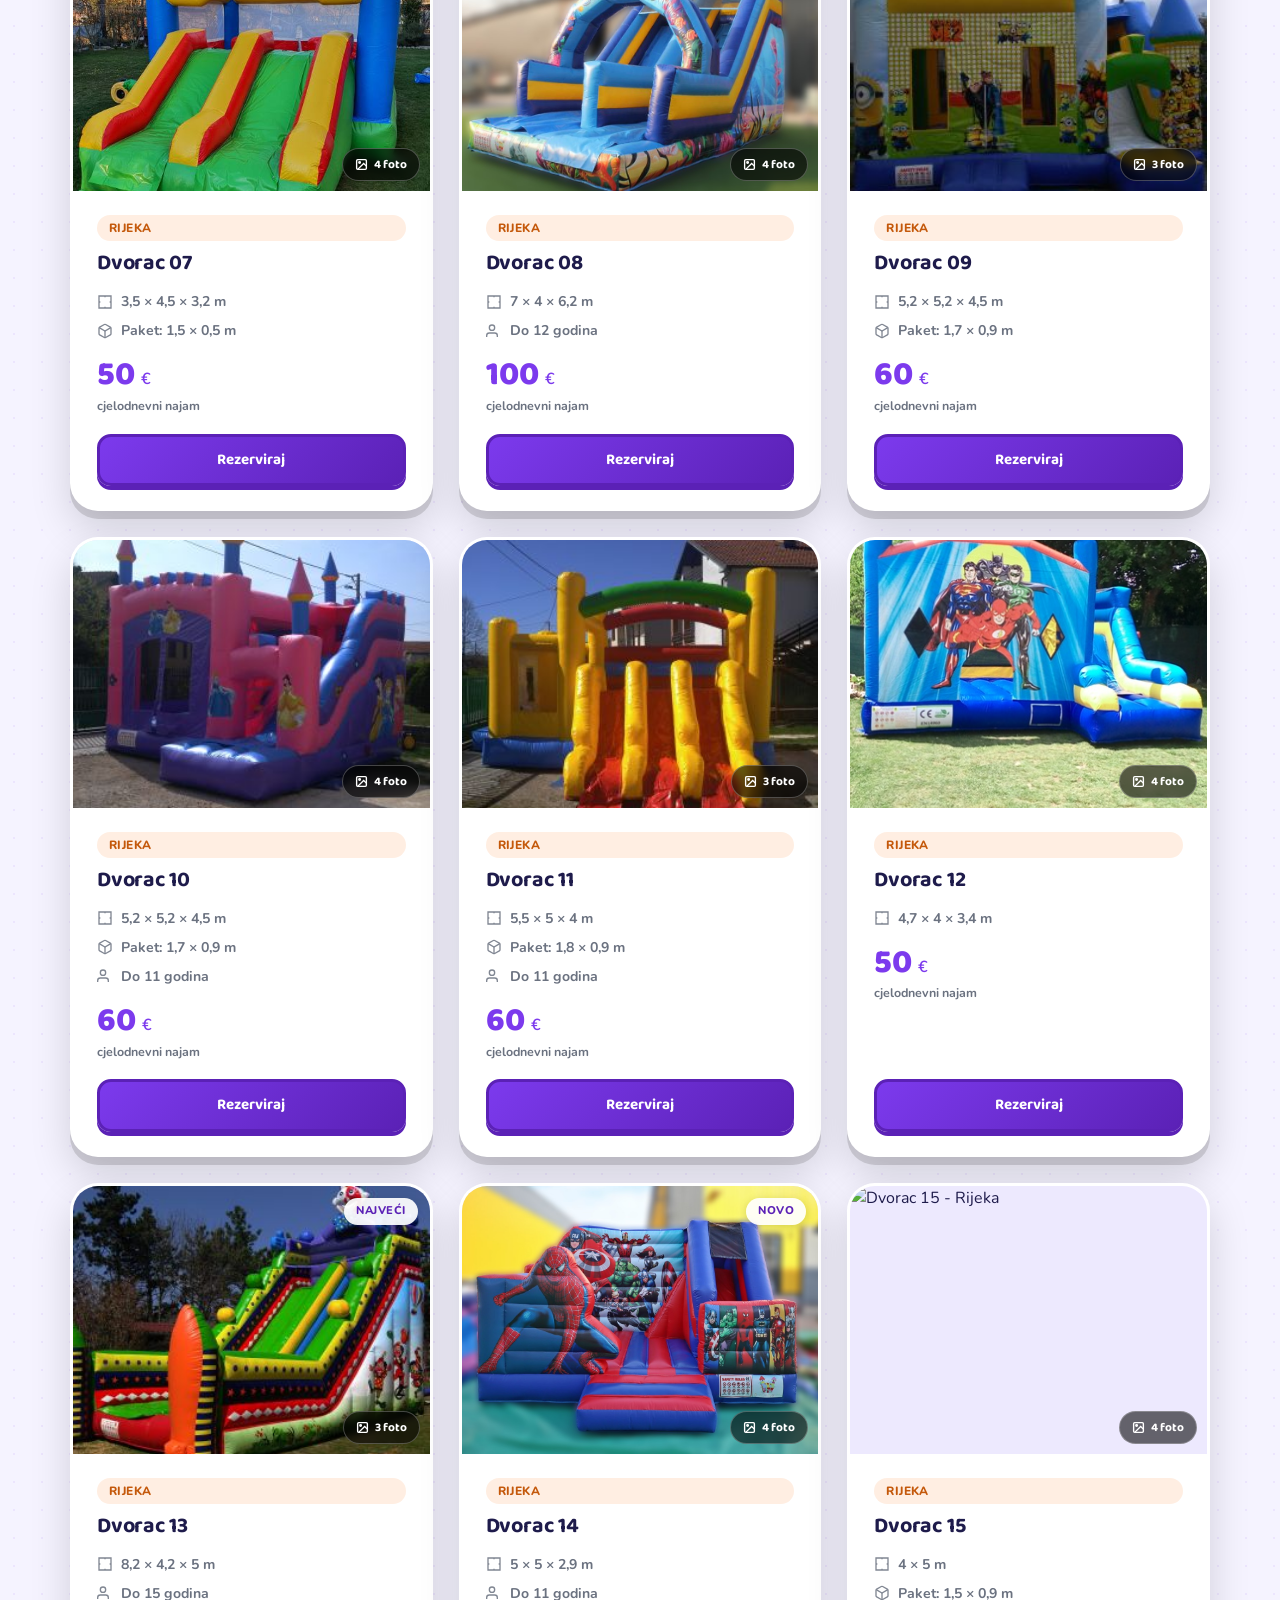
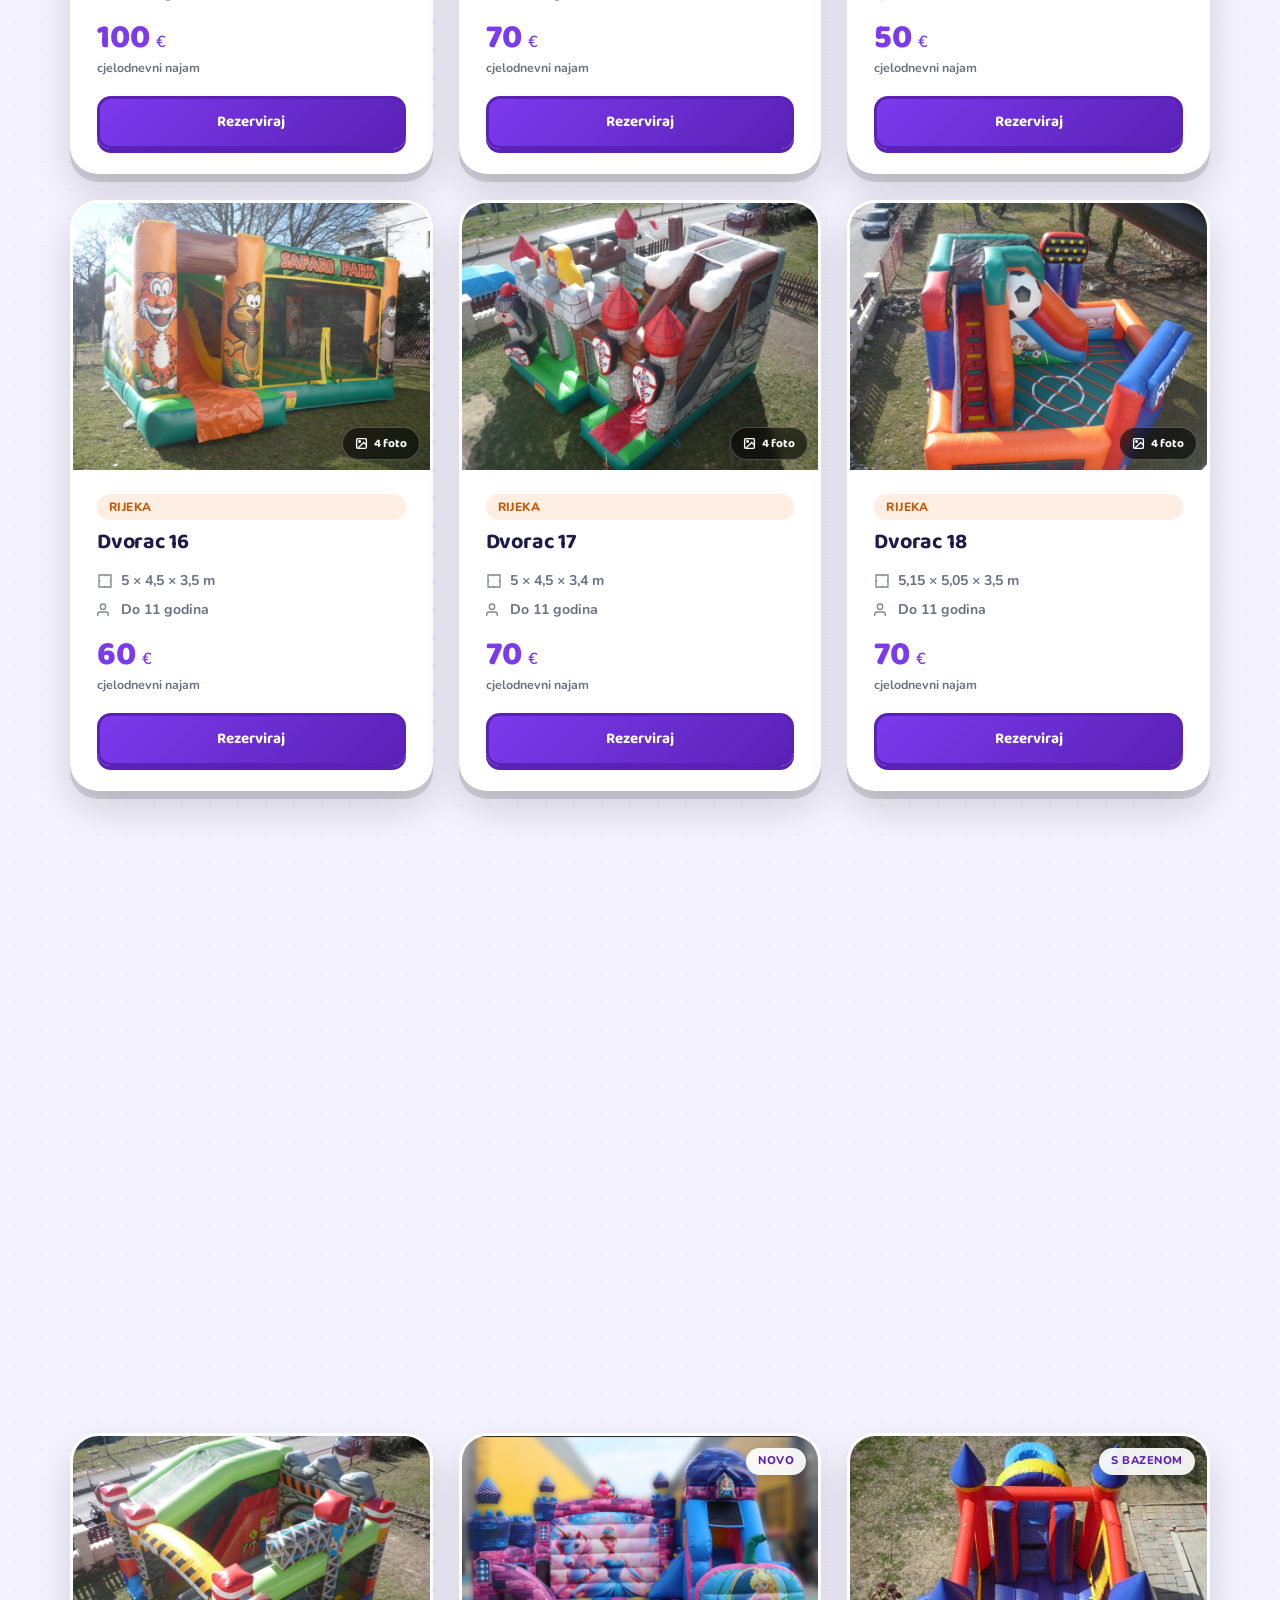
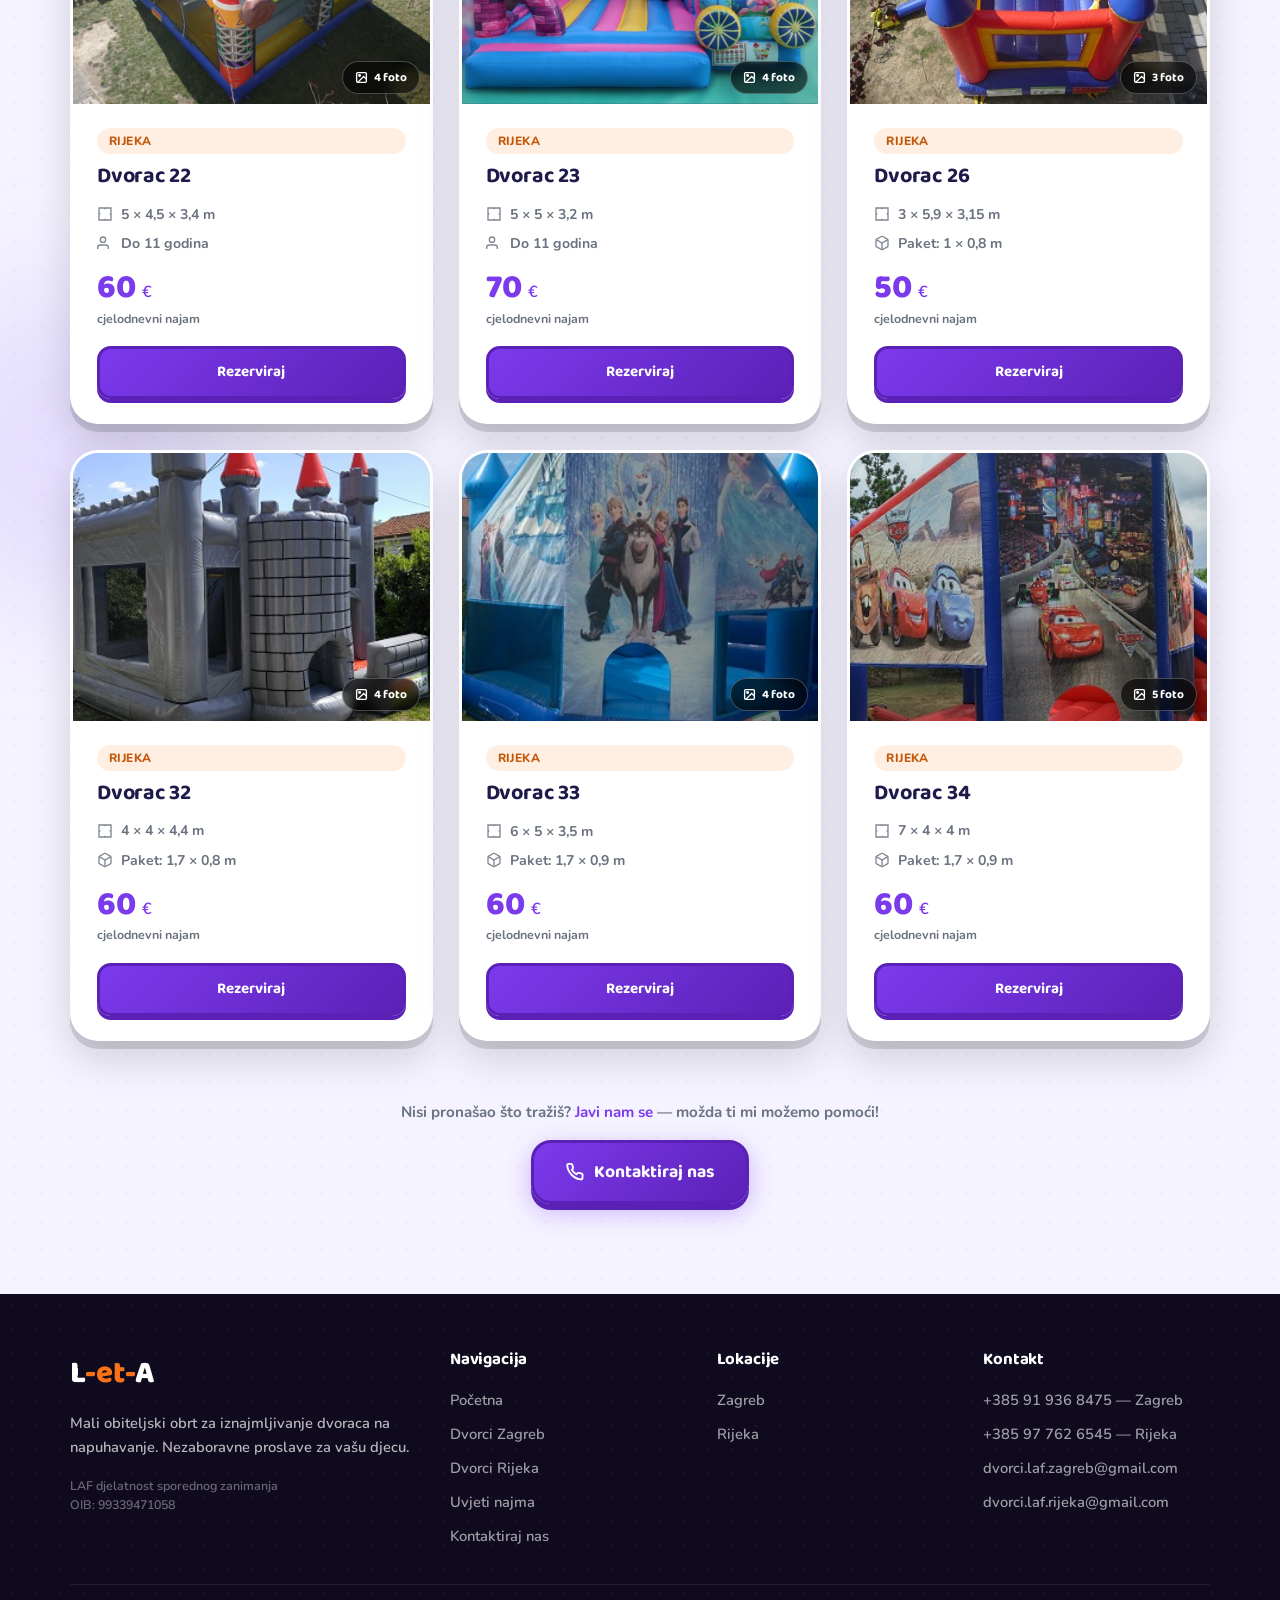
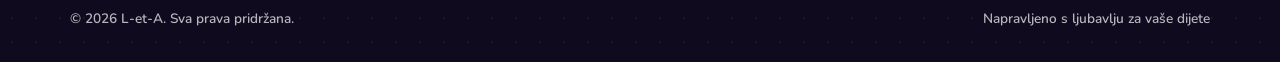
==== commit f7991382: "jos popravaka" ====
--- a/katalog.html
+++ b/katalog.html
@@ -4,7 +4,8 @@
 <meta charset="UTF-8" />
 <meta name="viewport" content="width=device-width, initial-scale=1.0" />
 <title>Katalog dvoraca — L-et-A dvorci na napuhavanje</title>
-<meta name="description" content="Pregledaj svih 60+ dvoraca na napuhavanje — Zagreb i Rijeka. Filteri po uzrastu i novostima." />
+<meta name="description" content="Katalog dvoraca na napuhavanje — više od 30 modela za Zagreb i Rijeku. Filtrirajte po uzrastu i pronađite savršeni dvorac za rođendan vašeg djeteta." />
+<meta name="keywords" content="dvorci na napuhavanje katalog, napuhanci Zagreb, napuhanci Rijeka, najam dvoraca, dvorac za rođendan, zabava za djecu" />
 <link rel="preconnect" href="https://fonts.googleapis.com">
 <link rel="preconnect" href="https://fonts.gstatic.com" crossorigin>
 <link href="https://fonts.googleapis.com/css2?family=Baloo+2:wght@500;600;700;800&family=Nunito:wght@400;500;600;700;800&display=swap&subset=latin-ext" rel="stylesheet">
@@ -12,7 +13,6 @@
 </head>
 <body>
 
-<!-- NAVBAR -->
 <nav class="navbar" id="navbar" aria-label="Glavna navigacija">
   <a href="index.html" class="nav-logo">L<span>-et-</span>A</a>
   <ul class="nav-links" id="navLinks">
@@ -27,7 +27,6 @@
   </button>
 </nav>
 
-<!-- PAGE HEADER -->
 <header class="page-header">
   <div class="page-header-inner">
     <a href="index.html" class="breadcrumb">
@@ -39,13 +38,11 @@
   </div>
 </header>
 
-<!-- CATALOG -->
 <section class="catalog" id="katalog">
   <div class="blob blob-1"></div>
   <div class="blob blob-2"></div>
   <div class="section-inner">
 
-    <!-- Filter chips -->
     <div class="catalog-filters" id="filterChips" role="group" aria-label="Filtriraj dvorce">
       <button class="filter-chip active" data-filter="all">Svi uzrasti</button>
       <button class="filter-chip" data-filter="do8">do 8 god.</button>
@@ -53,10 +50,8 @@
       <button class="filter-chip" data-filter="malisani">Mališani (2–3 god.)</button>
     </div>
 
-    <!-- Count -->
     <p class="catalog-count-bar" id="catalogCount"></p>
 
-    <!-- Zagreb section -->
     <div class="city-section" data-city="zagreb" id="sectionZagreb">
       <div class="city-section-header">
         <h2 class="city-section-title">Zagreb</h2>
@@ -65,7 +60,6 @@
       <div class="catalog-grid" id="gridZagreb"></div>
     </div>
 
-    <!-- Rijeka section -->
     <div class="city-section" data-city="rijeka" id="sectionRijeka">
       <div class="city-section-header">
         <h2 class="city-section-title">Rijeka</h2>
@@ -74,13 +68,11 @@
       <div class="catalog-grid" id="gridRijeka"></div>
     </div>
 
-    <!-- Empty state -->
     <div class="catalog-empty" id="catalogEmpty" style="display:none">
       <svg width="48" height="48" viewBox="0 0 24 24" fill="none" stroke="currentColor" stroke-width="1.5" style="margin:0 auto 12px;display:block;color:#A78BFA"><circle cx="11" cy="11" r="8"/><line x1="21" y1="21" x2="16.65" y2="16.65"/></svg>
       <p>Nema dvoraca za odabrani filter.</p>
     </div>
 
-    <!-- CTA -->
     <div class="catalog-cta">
       <p class="catalog-cta-note">Nisi pronašao što tražiš? <strong>Javi nam se</strong> — možda ti mi možemo pomoći!</p>
       <a href="kontakt.html" class="btn-primary">
@@ -92,7 +84,6 @@
   </div>
 </section>
 
-<!-- FOOTER -->
 <footer class="footer" id="footer">
   <div class="footer-inner">
     <div>
@@ -134,7 +125,6 @@
   </div>
 </footer>
 
-<!-- LIGHTBOX -->
 <div id="lightbox" class="lightbox" role="dialog" aria-modal="true" aria-label="Galerija slika">
   <button class="lb-close" id="lbClose" aria-label="Zatvori galeriju">&#x2715;</button>
   <button class="lb-prev"  id="lbPrev"  aria-label="Prethodna slika">&#8249;</button>
@@ -149,7 +139,6 @@
   </div>
 </div>
 
-<!-- DATA + RENDER (must come after script.js so window.lbOpen is available) -->
 <script src="js/script.js"></script>
 <script>
 document.getElementById('footerYear').textContent = new Date().getFullYear();
